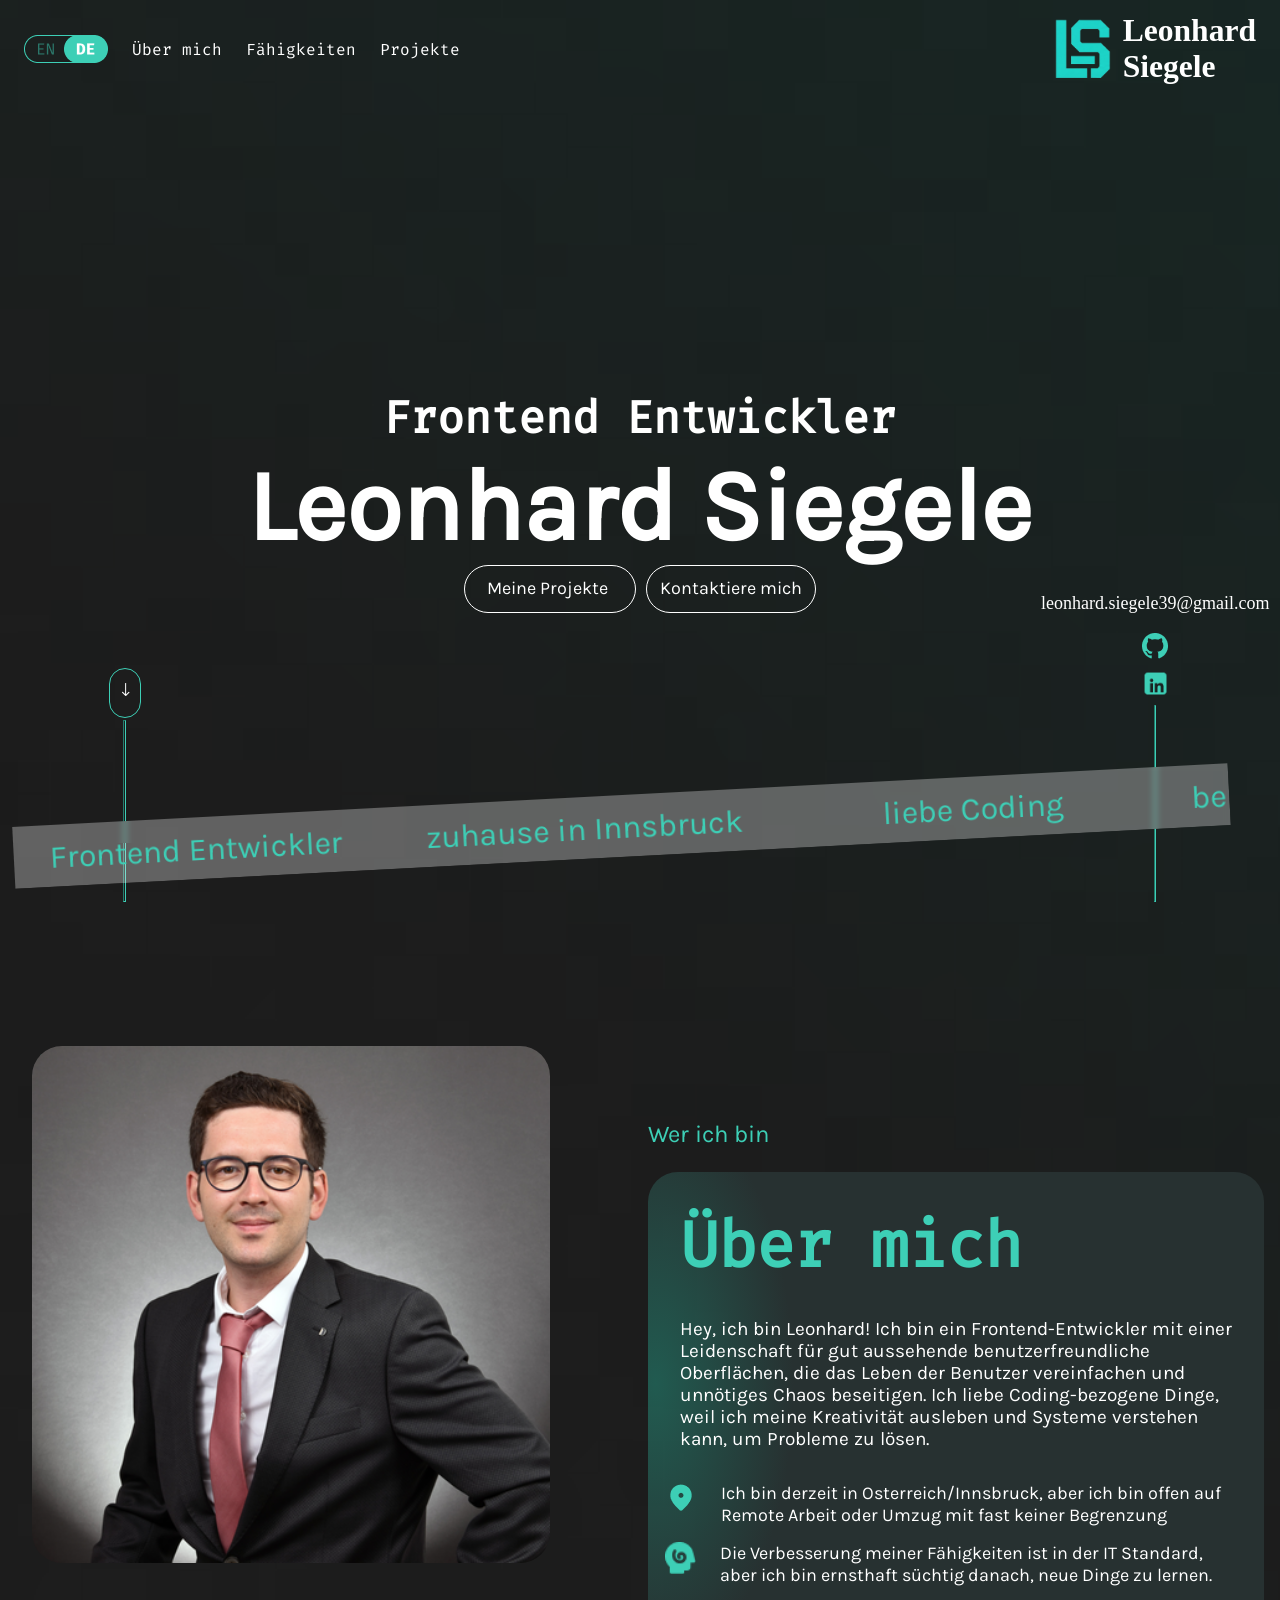
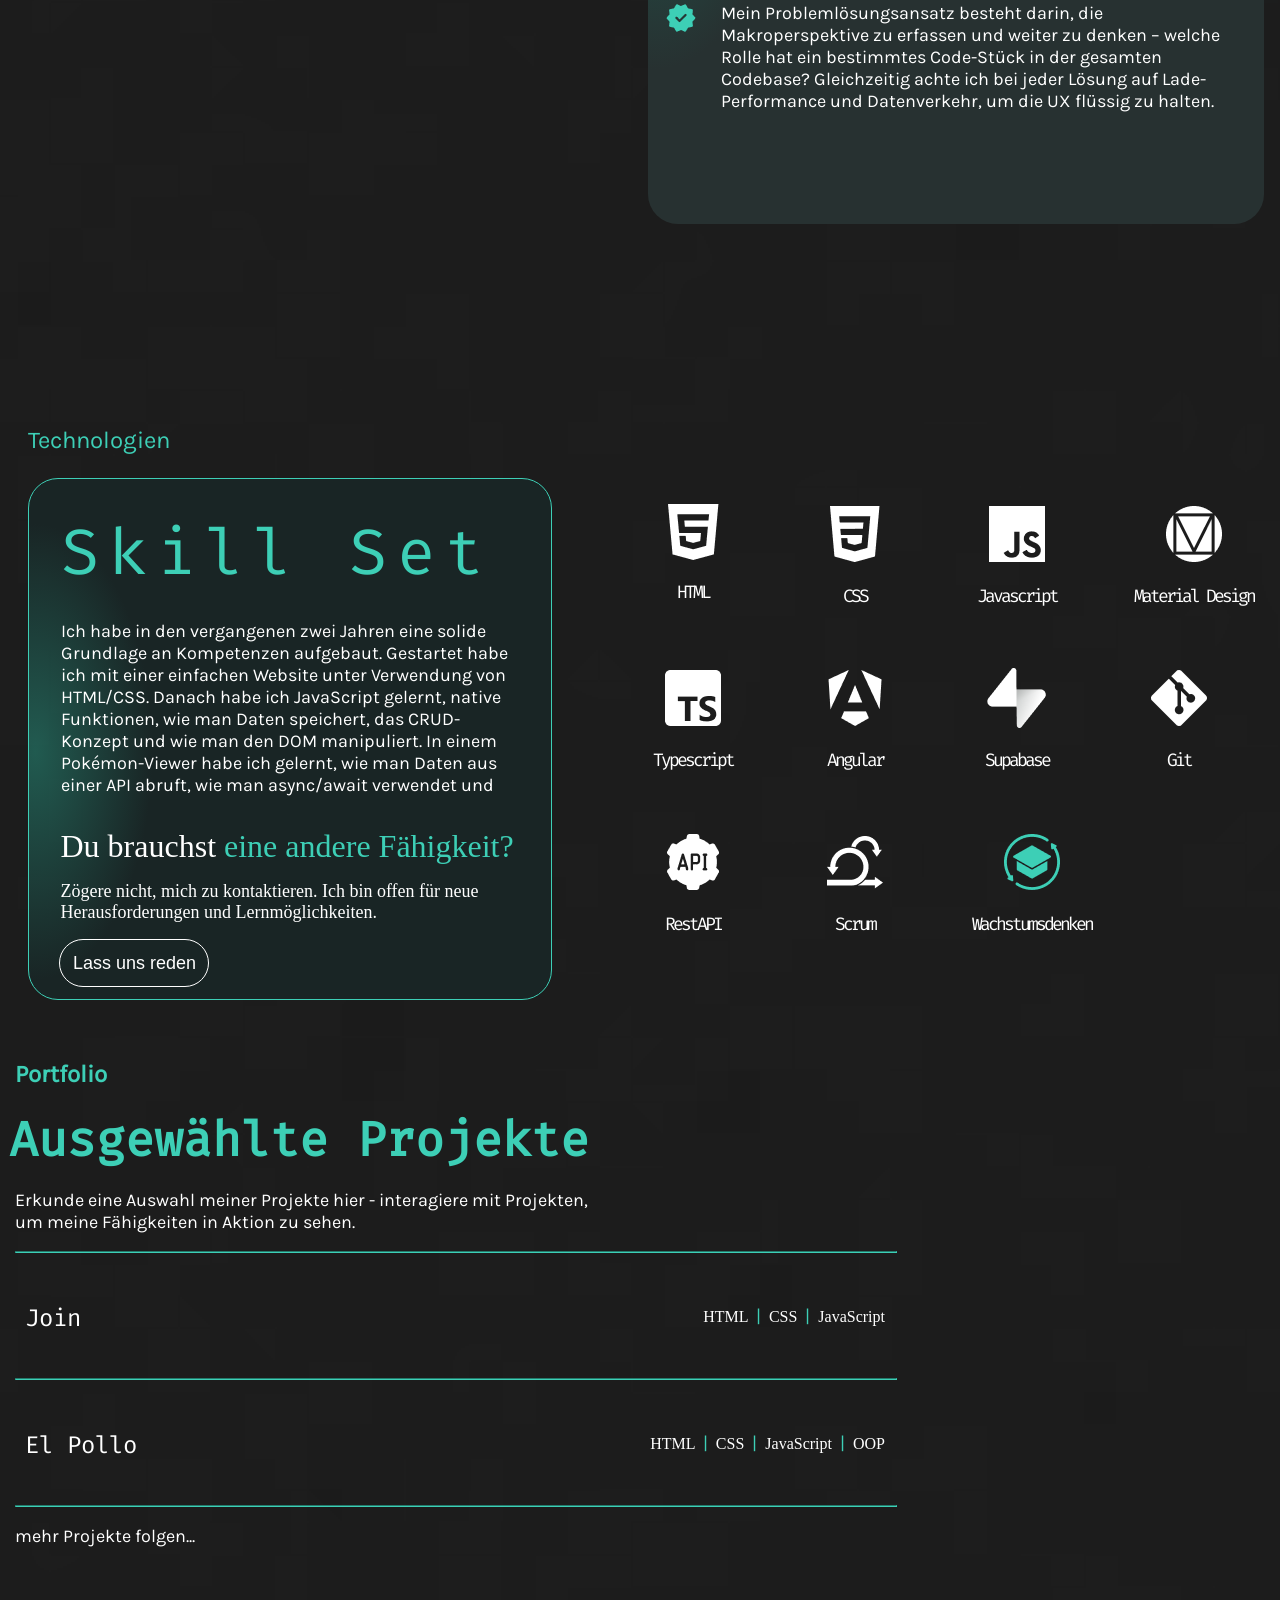
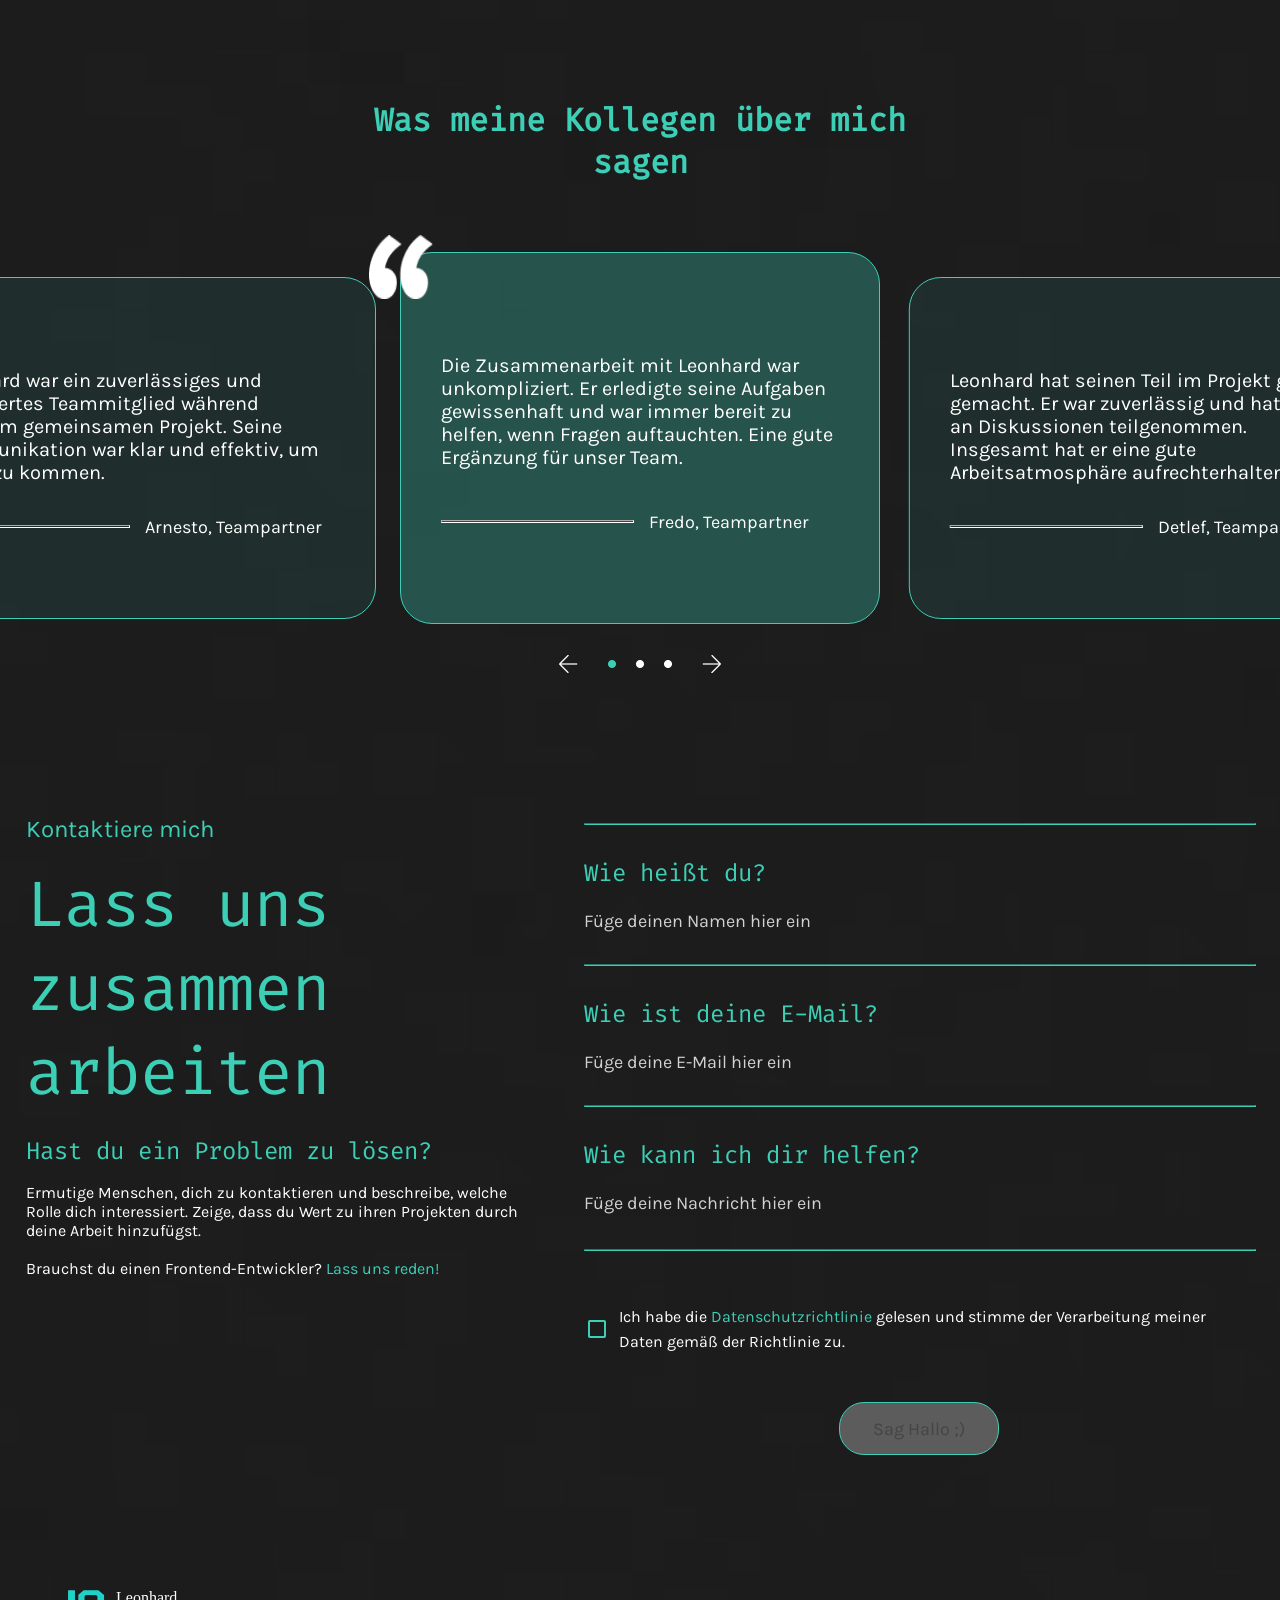
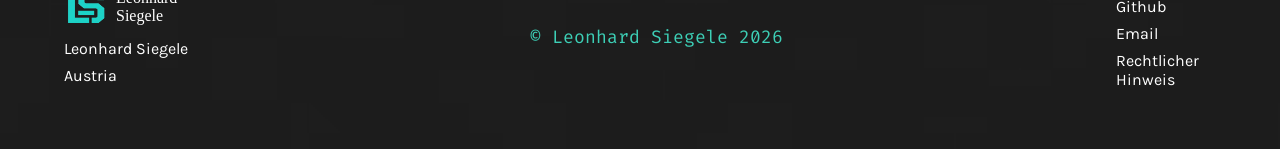
==== index.html @ 1beb5c79 "fixed little bugs/browser compatibility" ====
<!DOCTYPE html>
<html lang="en" translate="no">

<head>
    <meta charset="UTF-8">
    <meta name="viewport" content="width=device-width, initial-scale=1.0">
    <title>Portfolio</title>
    <link rel="icon" href="./img/final_filled.png">
    <link rel="stylesheet" href="./css/style.css">
    <link rel="stylesheet" href="./css/heroSection.css">
    <link rel="stylesheet" href="./css/aboutMeSection.css">
    <link rel="stylesheet" href="./css/techSkillSection.css">
    <link rel="stylesheet" href="./css/projectSection.css">
    <link rel="stylesheet" href="./css/projectMaxViewcss.css">
    <link rel="stylesheet" href="./css/myColleaguesSection.css">
    <link rel="stylesheet" href="./css/contactMe_Section.css">
    <link rel="stylesheet" href="./css/footerSection.css">

    <link rel="stylesheet" href="./responsiv/heroSectionResponsiv.css">
    <link rel="stylesheet" href="./responsiv/aboutMeSectionResponsiv.css">
    <link rel="stylesheet" href="./responsiv/techSkillSectionResponsiv.css">
    <link rel="stylesheet" href="./responsiv/projectSectionResponsiv.css">
    <link rel="stylesheet" href="./responsiv/projectMaxViewResponsiv.css">
    <link rel="stylesheet" href="./responsiv/myColleaguesSectionResponsiv.css">
    <link rel="stylesheet" href="./responsiv/contactMe_SectionResponsiv.css">
    <link rel="stylesheet" href="./responsiv/footerSectionResponsiv.css">
</head>

<body onload="init()">

    <header class="headfullsize">
        <div class="headcontent">
            <div class="logoMobile"><img src="./img/final_filled.png">Leonhard Siegele</div>
            <div id="nav-icon1">
                <span></span>
                <span></span>
                <span></span>
            </div>
            <div class="burgerMenuMobile">
                <a onclick="toggleBurgerMenu()" data-lang class="link1M" href="#aboutMeSection">About me<img
                        src="./img/dot.png"></a>
                <a onclick="toggleBurgerMenu()" data-lang class="link2M" href="#techSkillsSection">Skills<img
                        src="./img/dot.png"></a>
                <a onclick="toggleBurgerMenu()" data-lang class="link3M" href="#portfolioSection">Projects<img
                        src="./img/dot.png"></a>
                <div onclick="toggleBurgerMenu()" class="imgWrapper">
                    <img class="languageMobile" src="./img/english.png">
                    <img class="languageMobile_Hover" src="./img/english_hover.png">
                </div>
            </div>
            <nav class="headNavbar">
                <img class="language" src="./img/english.png">
                <img class="language_Hover" src="./img/english_hover.png">
                <a href="#aboutMeSection" data-lang class="About" href="">About me<img src="./img/dot.png"></a>
                <a href="#techSkillsSection" data-lang class="skills" href="">Skills<img src="./img/dot.png"></a>
                <a href="#portfolioSection" data-lang class="projects" href="">Projects<img src="./img/dot.png"></a>
            </nav>
            <div class="headLogo">
                <img src="./img/final_filled.png">
                <h3>Leonhard<br> Siegele</h3>
            </div>
        </div>
    </header>
    <section class="mainBanner">
        <div class="headlineDiv">
            <h2 data-lang>Frontend Developer</h2>
            <h1>Leonhard Siegele</h1>
        </div>
        <div class="buttonAria">
            <a href="#portfolioSection" class="check_My_Work">
                <p data-lang>Check my Work</p>
            </a>
            <a href="#contactMeSection" class="Contact_ME">
                <p data-lang>Contact me</p>
            </a>
        </div>
        <div class="verticalDiv">
            <div class="vleft">
                <div class="firstFrame"><img class="secondFrame" src="./img/white_arrowDown_itself.png"></div>

                <hr>
            </div>
            <div class="vright">
                <hr>
                <button class="linkedIn">
                    <img src="./img/linkedIn_türkis.png">
                </button>
                <a class="githubATag" href="https://github.com/studyguy5" target="_blank" rel="noopener noreferrer"><img
                        class="githubLogo" src="./img/github_türkis.png"></a>
                <a href="mailto:leonhard.siegele39@gmail.com"><img class="mailMobile"
                        src="./img/mail_türkis_mobile.png"></a>
                <a href="mailto:leonhard.siegele39@gmail.com">leonhard.siegele39@gmail.com</a>
            </div>
            <div class="sliderWrapper">
                <div class="slider">
                    <p class="keyWord" data-lang><img src="./img/dot.png">Frontend Developer</p>
                    <p class="keyWord" data-lang><img src="./img/dot.png">based in Innsbruck</p>
                    <p class="keyWord" data-lang><img src="./img/dot.png">love coding</p>
                    <p class="keyWord" data-lang><img src="./img/dot.png">ready for remote Work</p>
                    <p class="keyWord" data-lang><img src="./img/dot.png">steady improvement</p>
                </div>
                <div class="slider">
                    <p class="keyWord" data-lang><img src="./img/dot.png">Frontend Developer</p>
                    <p class="keyWord" data-lang><img src="./img/dot.png">based in Innsbruck</p>
                    <p class="keyWord" data-lang><img src="./img/dot.png">love coding</p>
                    <p class="keyWord" data-lang><img src="./img/dot.png">ready for remote Work</p>
                    <p class="keyWord" data-lang><img src="./img/dot.png">steady improvement</p>
                </div>
            </div>
        </div>
    </section>
    <section id="aboutMeSection" class="aboutMeSection">
        <div class="myPhoto">
            <img onmouseenter="moveOnce()" src="./img/business_portrait.webp">
            <img class="schraffierter_bg" src="./img/schraffierter_bg.png">
        </div>
        <div class="aboutMeTextAria">
            <p class="firstLine" data-lang>Who I am</p>
            <div class="whoIamBox">
                <p class="paragraphHeadline" data-lang>About me</p>
                <p class="paragraphIntro" data-lang>Hey there, I'm Leonhard! I'm a frontend developer with a passion for
                    good looking user-friendly interfaces, which simplifies user's lives and cuts unnecessary chaos.
                    I love Coding reladet stuff, because I can practice my creativity, understanding systems and do
                    problem
                    solving.</p>
                <div class="myLocation"><img src="./img/location.png">
                    <p data-lang>I'm currently based in Austria/Innsbruck, but I'm open for remote work or relocation
                        with almost no limit.</p>
                </div>
                <div class="myMindset"><img src="./img/mindset.png">
                    <p data-lang>Improving my Skills is standard in IT, but I'm seriously addicted to learning new
                        things.
                        Especially in the AI Aria, I want to know how LLM's work and the list goes on but this container
                        here is to small for that.</p>
                </div>
                <div class="myProblemSolvingSkills"><img src="./img/problemSolvingSkills.png">
                    <p data-lang>My approach to problem solving is to find the makroperspektive and to think further
                        what role has a specific pice of code in the entire codebase. Simultaneously I have to keep an
                        eye on loading
                        performance and datatraffic in every solution in order to keep UX fluid.
                    </p>
                </div>
            </div>
        </div>
    </section>
    <section id="techSkillsSection" class="techSkillsSection">
        <div class="skillset">
            <p class="headlineTechnologies" data-lang>Technologies</p>
            <div class="skillText">
                <p class="skillTextHeadline">Skill Set</p>
                <p class="skillTextParagraph" data-lang>In the past two years, I have built a solid foundation of
                    competencies.
                    I started with a simple website using HTML/CSS. After that, I learned JavaScript, native functions,
                    how to store data, the CRUD concept, and how to manipulate the DOM.
                    In a Pokémon Viewer, I learned how to fetch data from an API, how to use async/await, and how to
                    check data traffic.
                    In a team project, I learned login logic, auth, and Firebase integration. A jump-and-run game based
                    on OOP was also included. And now I'm learning TypeScript, SCSS, Angular, N8N, and more.
                    I also plan to learn Python for AI and backend development.</p>
                <p class="secondHeadline" data-lang>You need <span>another skill?</span></p>
                <p class="lastParagraph" data-lang>Feel free to contact me. I look forward to expanding on my previous
                    knowledge.
                </p>
                <button onclick="window.location.href= '#contactMeSection'" class="contactButton">
                    <p data-lang>Let's talk</p>
                </button>
            </div>
        </div>
        <div class="skillImages">
            <div class="skillPackage"><img src="./img/HTML_SkillLogo.png" alt="HTML" class="skillLogo">
                <p class="skillDescription">HTML</p>
            </div>
            <div class="skillPackage"><img src="./img/CSS_SkillLogo.png" alt="CSS" class="skillLogo">
                <p class="skillDescription">CSS</p>
            </div>
            <div class="skillPackage"><img src="./img/JS_SkillLogo.png" alt="JS" class="skillLogo">
                <p class="skillDescription">Javascript</p>
            </div>
            <div class="skillPackage"><img src="./img/MaterialDesign_SkillLogo.png" alt="MaterialDesign"
                    class="skillLogo">
                <p class="skillDescription">Material Design</p>
            </div>
            <div class="skillPackage"><img src="./img/Typescript_SkillLogo.png" alt="Typescript" class="skillLogo">
                <p class="skillDescription">Typescript</p>
            </div>
            <div class="skillPackage"><img src="./img/angular_SkillLogo.png" alt="Angular" class="skillLogo">
                <p class="skillDescription">Angular</p>
            </div>
            <div class="skillPackage"><img src="./img/supabase_SkillLogo.png" alt="supabase" class="skillLogo">
                <p class="skillDescription">Supabase</p>
            </div>
            <div class="skillPackage"><img src="./img/git_SkillLogo.png" alt="Git" class="skillLogo">
                <p class="skillDescription">Git</p>
            </div>
            <div class="skillPackage"><img src="./img/restAPI_SkillLogo.png" alt="RestAPI" class="skillLogo">
                <p class="skillDescription">RestAPI</p>
            </div>
            <div class="skillPackage"><img src="./img/scrum_SkillLogo.png" alt="Scrum" class="skillLogo">
                <p class="skillDescription">Scrum</p>
            </div>
            <div class="skillPackageMindset"><img src="./img/growth_Mindset_SkillLogo.png" alt="Growth Mindset"
                    class="skillLogo">
                <div class="growthMindsetAddonDiv">
                    <img class="whiteArrowDown" src="./img/bubble_arrow.png">
                    <p data-lang>I have a special<br>interest in learning</p>
                    <div class="frameworkDiv">
                        <div id="react"><img src="./img/react_logo.png" alt="React">React</div>
                        <div id="vue"><img src="./img/vue.js_logo.png" alt="Vue.js">Vue.js</div>
                    </div>
                </div>
                <p class="skillDescription" data-lang>Growth Mindset</p>
            </div>

        </div>
    </section>
    <section id="portfolioSection" class="portfolioFullsize">
        <div class="portfolioContent">

            <div class="PortfolioTextdiv">
                <div class="portfolioText">
                    <p class="headlinePortfolio">Portfolio</p>
                    <p class="mainTopic" data-lang>Featured Projects</p>
                    <p class="description" data-lang>Explore a selection of my work here - Interact with<br> projects to
                        see my skills in action.</p>
                    <hr>
                    <div onclick="renderProjects(0)" class="projectJoin">
                        <p class="leftparagraphJoin">Join</p>
                        <p class="rightparagraph">HTML <text>|</text> CSS <text>|</text> JavaScript</p>
                    </div>
                    <hr>
                    <div onclick="renderProjects(1)" class="projectElPollo">
                        <p class="leftparagraphElpollo">El Pollo</p>
                        <p class="rightparagraph">HTML <text>|</text> CSS <text>|</text> JavaScript <text>|</text> OOP
                        </p>
                    </div>
                    <hr>
                    <p class="info" data-lang>more projects coming soon...</p>
                    <!-- <div onclick="renderProjects(2)" class="projectBubble">
                        <p class="leftparagraphBubble">Bubble</p>
                        <p class="rightparagraph">Angular <text>|</text> CSS <text>|</text> Material Design
                            <text>|</text> Supabase
                        </p>
                    </div>
                    <hr> -->
                </div>
                <div class="bilderDiv">
                    <div class="projectElpollo_showMiniVersion"><img src="./img/elpollo_preview.png" alt=""></div>
                    <div class="projectBubble_showMiniVersion"><img src="./img/bubble_preview.png" alt=""></div>
                    <div class="projectJoin_showMiniVersion"><img src="./img/join_preview.png" alt=""></div>
                </div>
                <div class="projectBackground">
                    <div class="projectMaxView" id="projectMaxView"></div>
                </div>
            </div>

        </div>
    </section>
    <div class="colleaguesSectionFullsize">
        <div class="colleagues">
            <p class="headline" data-lang>What my Colleagues say about me</p>
        </div>
        <div class="colleaguesCards">
            <div class="singleColleaguesCardLeft card prev" id="singleColleaguesCardLeft">
                <img class="quoteImg" src="./img/quotes.png" alt="Quote">
                <div class="mainText" data-lang>
                    Leonhard was a reliable team partner on the project. His communication made working together
                    straightforward.
                </div>
                <div class="name">
                    <hr>
                    <p>Arnesto, Teampartner</p>
                </div>
            </div>
            <div class="singleColleaguesCardMiddle card active" id="singleColleaguesCardMiddle">
                <img class="quoteImg" src="./img/quotes.png" alt="Quote">
                <div class="mainText" data-lang>
                    Working with Leonhard was uncomplicated. He completed his tasks diligently
                    and was always willing to help when questions came up. A good addition to our team.
                </div>
                <div class="name">
                    <hr>
                    <p>Fredo, Teampartner</p>
                </div>
            </div>
            <div class="singleColleaguesCardRight card next" id="singleColleaguesCardRight">
                <img class="quoteImg" src="./img/quotes.png" alt="Quote">
                <div class="mainText" data-lang>
                    Leonhard did his part well in the project. He was dependable and actively
                    participated in discussions. Overall, he kept a good work environment.
                </div>
                <div class="name">
                    <hr>
                    <p>Detlef, Teampartner</p>
                </div>
            </div>
        </div>
        <div class="skipAria">
            <img onclick="skipColleagues('left')" src="./img/arrow_Left.png">
            <img class="dot_türkis" src="./img/dot_türkis.png">
            <img class="dot_white" src="./img/dot_white.png">
            <img class="dot_white" src="./img/dot_white.png">
            <img onclick="skipColleagues('right')" src="./img/arrow_Right.png">
        </div>
    </div>
    </section>
    <section id="contactMeSection" class="contact_Me_Section">
        <div class="contactDescriptionAria">
            <p class="Contact_headline" data-lang>Contact me</p>
            <p class="Contact_mainTopic" data-lang>Let's work<br> together</p>
            <p class="Contact_description" data-lang>Got a Problem to solve?</p>
            <p class="paragraph" data-lang>Encourage people to contact you and describe what role you are interested in.
                Show that
                you will add
                value to their projects through your work.
                <br>
                <br>
                Need a Frontend developer? <bold>Let’s talk!</bold>
            </p>
        </div>
        <div class="contact_FormAria">
            <hr>
            <div class="nameFieldWrapper">
                <p class="nameField" id="nameField" data-lang>What's your name?</p>
                <input type="text" class="nameInput" onchange="validateNameField()" oninput="checkAllFields()"
                    placeholder="Your name goes here" id="nameInput" data-lang>
                <div class="errorDivName" id="errorDivName"></div>
            </div>
            <hr>
            <div class="emailFieldWrapper">
                <p class="emailField" id="emailField" data-lang>What's your email?</p>
                <input type="email" class="emailInput" onchange="validateEmailField()" oninput="checkAllFields()"
                    placeholder="Your email goes here" id="emailInput" data-lang>
                <div class="errorDivEmail" id="errorDivEmail"></div>
            </div>
            <hr>
            <div class="helpContainer" id="helpContainer">
                <p class="helpField" id="helpField" data-lang>How can I help you?</p>
                <input type="text" class="helpInput" onchange="validateMessageField()" oninput="checkAllFields()"
                    placeholder="Your message goes here" id="helpInput" data-lang>
                <div class="errorDivMessage" id="errorDivMessage"></div>
            </div>
            <hr class="lastHR">
            <div class="checkboxDiv" id="checkboxDiv">
                <div class="checkboxWrapper">
                    <input type="checkbox" class="agreeBox" onchange="validateCheckBox()" id="agreeBox">
                </div>
                <p data-lang>
                    I've read
                    the <a href="./privacy-policy.html">privacy policy</a> and agree to the processing of my data as
                    outlined in
                    the policy.
                </p>
            </div>
            <div class="errorDivCheckbox" id="errorDivCheckbox"></div>
            <div class="submittedFeedback">Email successfully sent</div>
            <button disabled="true" onclick="validateContactForm(event)" class="sendButton" id="sendButton"
                data-lang>Say Hello ;)</button>
        </div>
    </section>
    <section class="footerSection" id="footerSection">
        <div class="logoNameDiv">
            <div class="logo">
                <img src="./img/final_filled.png">
                Leonhard<br> Siegele
            </div>
            <p class="logoName">Leonhard Siegele</p>
            <p class="location">Austria</p>
        </div>
        <p class="footerText">© Leonhard Siegele 2026</p>
        <div class="links">
            <a href="" class="link1"><img src="./img/dot.png">Github</a>
            <a href="" class="link2"><img src="./img/dot.png">Email</a>
            <a href="./legal-notice.html" class="link3Floor" data-lang><img src="./img/dot.png">Legal Notice</a>
        </div>
    </section>
    <p class="footerTextMobile">© Leonhard Siegele 2026</p>
</body>
<script src="./js/langpackage.js"></script>
<script src="./js/main.js"></script>
<script src="./js/projectView.js"></script>
<script src="./js/contactFormValidation.js"></script>
<script src="./js/colleaguesAnimation.js"></script>

</html>
---- css/style.css ----
body {
    display: flex;
    flex-direction: column;
    position: relative;
    align-items: center;
    margin: 0px;
    padding: 0px;
    background-image: url(../img/porfolio_bg.png);
    background-repeat: no-repeat;
    background-size: cover;
    box-sizing: border-box;
    width: 100%;
}

@font-face {
    font-family: 'FiraCode';
    src: url('../fonts/firaCode/FiraCode-Regular.ttf') format('truetype');
    /* Chrome 4+, Firefox 3.5, Opera 10+, Safari 3-5 */
}

@font-face {
    font-family: 'Karla';
    src: url('../fonts/Karla/Karla-Regular.ttf') format('truetype');
    /* Chrome 4+, Firefox 3.5, Opera 10+, Safari 3-5 */
}

* {
    scroll-behavior: smooth;
}

.headfullsize {
    height: 98px;
    width: 100%;
    max-width: 100%;
    z-index: 8;
}

.logoMobile {
    display: none;
}

.headLogo {
    display: flex;
    align-items: center;
    color: white;
    font-size: 27px;
    gap: 8px;
}

.headLogo:hover img {
    cursor: pointer;
    content: url(../img/final_unfilled.png);
}

.headLogo:hover h3 {
    cursor: pointer;
    -webkit-text-stroke: 0.3px white;
    -webkit-text-fill-color: black;
    /* text-stroke: 1px white; */
}

.headLogo img {
    height: 95px;
    width: 65px;
}

.headcontent {
    display: flex;
    justify-content: space-between;
    align-items: center;
    height: 98px;
    width: 100%;
    margin: 0 auto;
    max-width: 1440px;
    padding: 0px 24px;
    box-sizing: border-box;
    
}

.About {
    display: flex;
    flex-direction: column;
    align-items: center;
    cursor: pointer;
    color: white;
    font-family: 'FiraCode', sans-serif;
}

.skills {
    display: flex;
    flex-direction: column;
    align-items: center;
    cursor: pointer;
    color: white;
    font-family: 'FiraCode', sans-serif;
}

.projects {
    display: flex;
    flex-direction: column;
    align-items: center;
    cursor: pointer;
    color: white;
    font-family: 'FiraCode', sans-serif;
}

.About img {
    display: none;
    width: 8px;
    margin-top: 2px;
}

.skills img {
    display: none;
    width: 8px;
    margin-top: 2px;
}

.projects img {
    display: none;
    width: 8px;
    margin-top: 2px;
}

.About:hover img {
    display: flex;
    margin-bottom: -10px;
}

.skills:hover img {
    display: flex;
    margin-bottom: -10px;
}

.projects:hover img {
    display: flex;
    margin-bottom: -10px;
    cursor: pointer;
}


.headNavbar img:nth-child(2) {
    position: absolute;
    cursor: pointer;
    top: 0px;
    left: 0px;
    opacity: 0;
    display: block;
    transition: opacity 0.2s ease-in-out;
}

.headNavbar img:nth-child(2):hover {
    position: absolute;
    cursor: pointer;
    top: 0px;
    left: 0px;
    opacity: 1;
    transition: opacity 0.3s ease-in-out
}

.languageMobile {
    position: absolute;
    cursor: pointer;
    top: 184px;
    left: 50%;
    transform: translateX(-50%);
    opacity: 1;
    min-height:28px;
    transition: opacity 0.2s ease-in-out;
}

.languageMobile:hover{
    position: absolute;
    cursor: pointer;
    top: 184px;
    left: 50%;
    transform: translateX(-50%);
    /* display:flex; */
    opacity: 0;
    transition: opacity 0.3s ease-in-out
}

.link1M{
    display:flex;
    flex-direction: column;
    align-items: center;
    /* z-index: 3; */
}
.link2M{
    display:flex;
    flex-direction: column;
    align-items: center;
    margin:0px;
    /* z-index: 3; */
}
.link3M{
    display:flex;
    flex-direction: column;
    align-items: center;
    margin:0px;
    /* z-index: 3; */
}

.link1M img, .link2M img, .link3M img{
    display:none;
}

.link1M:hover img, .link2M:hover img, .link3M:hover img{
    display:flex;
    margin-bottom: -10px;
    cursor: pointer;
    gap:8px;
}


.headNavbar {
    display: flex;
    position: relative;
    justify-content: center;
    align-items: center;
    gap: 24px;
}

.headNavbar a {
    text-decoration: none;
}

.imgWrapper{
    min-height: 28px;

}

.burgerMenuMobile {
    display: none;
    pointer-events: none;
    gap:24px;
    position: relative;
    position: absolute;
    flex-direction: column;
    width: 238px;
    height: 252px;
    top: 80px;
    right: 26px;
    font-size:18px;
    padding: 40px 77px;
    box-sizing: border-box;
    background: linear-gradient(55.22deg, #1C1C1C 36.26%, #08463B 93.28%);
    justify-content: center;
    align-items: center;
    backdrop-filter: blur(10px);
    z-index: 1;
    border-radius: 30px;
    opacity:0;
    color:white;
}

.burgerMenuMobile a {
    text-decoration: none;
    color: white;
    height:40px;
    text-align: center;
    width:max-content;
}

#nav-icon1 {
    width: 45px;
    height: 40px;
    position: relative;
    /* margin: 50px 0px 0px 0px; */
    -webkit-transform: rotate(0deg);
    -moz-transform: rotate(0deg);
    -o-transform: rotate(0deg);
    transform: rotate(0deg);
    -webkit-transition: .5s ease-in-out;
    -moz-transition: .5s ease-in-out;
    -o-transition: .5s ease-in-out;
    transition: .5s ease-in-out;
    cursor: pointer;
    display: none;
}

#nav-icon1 span {
    display: block;
    position: absolute;
    height: 5px;
    width: 100%;
    background: #0b9488;
    border-radius: 9px;
    opacity: 1;
    left: 0;
    -webkit-transform: rotate(0deg);
    -moz-transform: rotate(0deg);
    -o-transform: rotate(0deg);
    transform: rotate(0deg);
    -webkit-transition: .25s ease-in-out;
    -moz-transition: .25s ease-in-out;
    -o-transition: .25s ease-in-out;
    transition: .25s ease-in-out;
}

#nav-icon1 span:nth-child(1) {
    top: 0px;
}

#nav-icon1 span:nth-child(2) {
    top: 15px;
}

#nav-icon1 span:nth-child(3) {
    top: 30px;
}

#nav-icon1.open span:nth-child(1) {
    top: 18px;
    -webkit-transform: rotate(135deg);
    -moz-transform: rotate(135deg);
    -o-transform: rotate(135deg);
    transform: rotate(135deg);
}

#nav-icon1.open span:nth-child(2) {
    opacity: 0;
    left: -60px;
}

#nav-icon1.open span:nth-child(3) {
    top: 18px;
    -webkit-transform: rotate(-135deg);
    -moz-transform: rotate(-135deg);
    -o-transform: rotate(-135deg);
    transform: rotate(-135deg);
}


.secondFrame {
    position: absolute;
    width: 8px;
    height: 13px;
    top: 14px;
    left: 12px;
    opacity: 1;
    animation: change 1s ease-in-out infinite;
}

@keyframes change {
    0% {
        top: 14px;
    }

    100% {
        top: 22px;
    }
}

@media(max-width:820px) {
    .headcontent {
        padding: 0px 16px;
    }

    .headLogo {
        display: none;
    }

    .logoMobile {
        display: flex;
        width: 54px;
        height: 64px;
        color: white;
        font-size: 16px;
        align-items: center;
    }

    .logoMobile img {
        width: 54px;
        height: 64px;
    }

    .headNavbar {
        display: none;
    }

    #nav-icon1 {
        display: block;
    }

    .burgerMenuMobile {
        display: flex;
    
}
}

@media(max-width:500px){
    #nav-icon1{
        width: 40px;
        height: 35px;
    }
}
---- css/heroSection.css ----
.mainBanner {
    display: flex;
    flex-direction: column;
    justify-content: center;
    align-items: center;
    position: relative;
    height: calc(100dvh - 96px);
    max-height: 2160px;
    width: 98%;
    max-width: 1440px;
}

.headlineDiv {
    display: flex;
    flex-direction: column;
    align-items: center;
}

.mainBanner h2 {
    margin: 0px;
    color: white;
    font-size: clamp(12px, 0px + 5vw, 45px);
    font-family: 'FiraCode', sans-serif;
}

.mainBanner h1 {
    margin: 0px;
    color: white;
    font-size: clamp(16px, -8px + 5vw + 5vh, 128px);
    font-family: 'Karla', sans-serif;
}

.buttonAria {
    display: flex;
    justify-content: center;
    align-self: center;
    width: 363px;
    gap: 10px;
}

.buttonAria a {
    font-size: 18px;
    border: 1px solid white;
    border-radius: 25px;
    background-color: transparent;
    color: white;
    cursor: pointer;
}

.buttonAria p {
    margin: 0px;
}

.check_My_Work {
    position: relative;
    padding: 23px 21.7px;
    overflow-x: hidden;
    min-width: 172px;
    box-sizing: border-box;
}

.check_My_Work p {
    position: absolute;
    top: 11px;
    font-family: 'Karla', sans-serif;
    min-width: 180px;
}

.check_My_Work:hover {
    color: rgba(61, 207, 182, 1);
    border-color: rgba(61, 207, 182, 1);
}

.check_My_Work:hover p {
    animation: circleFirst 1s linear forwards, circleLoop 2s linear infinite 1s;
}

@keyframes circleFirst {

    0% {
        left: 24px;
    }


    100% {
        opacity: 0.8;
        left: -180px;
    }
}

@keyframes circleLoop {

    0% {
        opacity: 0;
        left: -180px;
    }

    10% {
        opacity: 0;
        left: 170px;
    }

    30% {
        opacity: 1;
        left: 170px;
    }

    100% {
        opacity: 1;
        left: -180px;
    }

}

.Contact_ME {
    position: relative;
    padding: 13px 24.5px;
    overflow-x: hidden;
}

.Contact_ME {
    min-width: 173px;
    box-sizing: border-box;
}

.Contact_ME p {
    position: absolute;
    top: 11px;
    width: 90%;
    font-family: 'Karla', sans-serif;
}

.Contact_ME:hover {
    color: rgba(61, 207, 182, 1);
    border-color: rgba(61, 207, 182, 1);
}

.Contact_ME:hover p {
    animation: contactFirst 1s linear forwards, contactLoop 2s linear infinite 1s;
}

@keyframes contactFirst {

    0% {
        left: 20px;
    }


    100% {
        opacity: 0.8;
        left: -180px;
    }
}

@keyframes contactLoop {

    0% {
        opacity: 0;
        left: -180px;
    }

    10% {
        opacity: 0;
        width: 100%;
        left: 195px;
    }

    30% {
        opacity: 1;
        width: 100%;
        left: 195px;
    }

    100% {
        opacity: 1;
        left: -180px;
    }

}

.sliderWrapper {
    display: flex;
    position: absolute;
    max-width: 1440px;
    overflow-x: hidden;
    width: 97%;
    bottom: 45px;
    left: 0px;
    z-index: 10;
    transform: rotateZ(-3deg);
    perspective: 1000px;
    transform-style: preserve-3d;
    backdrop-filter: blur(3px);
}

.githubLogo:hover {
    content: url(../img/Github.png);
}
.githubATag{
    display: flex;
    align-items: center;
    justify-content: center;
    text-decoration: none;
}

.linkedIn {
    position: relative;
    background: none;
    border: none;
    cursor: pointer;
    pointer-events:all;
    padding: 0;
    display: flex;
    align-items: center;
    justify-content: center;
    width:27px;
    height: 27px;
}

.linkedIn img {
    width: 27px;
    height: 27px;
}

.linkedIn:hover {
    content: url(../img/linkedIn_white.png);
}
.linkedIn:active{
    transform:scale(0.95);
}

.linkedIn:hover~.githubATag .easterEggDiv {
    display: flex;
    color: black;

}


.slider {
    display: flex;
    height: 62px;
    position: relative;
    max-width: 1920px !important;
    gap: 25px;
    opacity: 1;
    z-index: 3;
    background-color: rgba(255, 255, 255, 0.3);
    transform: translateZ(0);
    animation-fill-mode: both;
}

.slider p {
    display: flex;
    justify-content: center;
    align-items: center;
    position: relative;
    font-size: 32px;
    color: rgba(61, 207, 182, 1);
    gap: 25px;
    width: 395px;
    font-family: 'Karla', sans-serif;
}

.slider:first-child {
    animation: slideToLeft 26s infinite linear 1s;
    will-change: transform;
}

.slider:last-child {
    animation: slideFromRight 26s infinite linear 1s;
    will-change: transform;
}


@keyframes slideToLeft {
    0% {
        transform: translateX(0%);
    }

    100% {
        transform: translateX(-100%);
    }
}

@keyframes slideFromRight {
    0% {
        transform: translateX(0%);
    }

    100% {
        transform: translateX(-100%);
    }
}



.verticalDiv {
    display: flex;
    justify-content: space-between;
    position: absolute;
    height: 480px;
    max-width: 1440px;
    width: 100%;
    bottom: 0px;
    padding: 0px 96px 0px 96px;
    box-sizing: border-box;
    z-index: 2;

}

.vleft {
    display: flex;
    flex-direction: column;
    justify-content: end;
    height: 312px;
    width: 32px;
    gap: 2.4px;
    margin-top: 168px;
    z-index: 2;
}

.firstFrame {
    width: 30px;
    height: 48px;
    border: 1px solid rgba(61, 207, 182, 1);
    border-radius: 32px;
    position: relative;
}

.vleft hr {
    --var: 100vh;
    height: calc(var(--var) * 20 / 100);
    border-width: 1px;
    width: 1px;
    margin: 0 auto;
}



.githubATag {
    position: relative;
}

.vright {
    display: flex;
    flex-direction: column-reverse;
    justify-content: end;
    align-items: center;
    height: 480px;
    width: 32px;
    gap: 8px;
    z-index: 2;
}

.vright img {
    justify-content: center;
}

.githubATag {
    display: flex;
}

.vright hr {
    height: 195px;
    border-width: 1px;
    margin: 0 auto;
    width: 0px;
}

.vright a {
    position: relative;
    text-orientation: sideways;
    writing-mode: sideways-lr;
    color: white;
    cursor: pointer;
    text-decoration: none;
    font-size: 18px;
    font-weight: 400;
}

.vright a:hover {
    color: rgba(61, 207, 182, 1);
}

.easterEggDiv {
    position: absolute;
    top: -40px;
    right: 42px;
    width: 215px;
    height: 105px;
    padding: 7px;
    background-color: azure;
    border-top-right-radius: 25px;
    border-bottom-right-radius: 0px;
    border-bottom-left-radius: 25px;
    border-top-left-radius: 0px;
    border: 1px solid green;
    display: none;
    font-size: 16px;
    justify-content: center;
    text-orientation: upright;
    writing-mode: horizontal-tb;
    font-size: 16px;
    text-align: center;
}

.mailMobile {
    display: none;
}
---- css/aboutMeSection.css ----
.aboutMeSection {
    display: flex;
    justify-content: space-between;
    margin: 144px 95.65px 144px 112px;
    max-width: 1232px;
    height: 800px;
    box-sizing: border-box;
    width: 97%;
}

.myPhoto {
    width: 42%;
    height: fit-content;
    position: relative;
}

.myPhoto img {
    border-radius: 30px;
    width: 100%;
    height: auto;
    z-index: -1;
}


.schraffierter_bg {
    position: absolute;
    top: 0px;
    z-index: -1;
    right: 0px;
    width: 100%;
    height: 100%;
    transition: 0.5s ease-in forward;
    /* background-color: rgba(61, 207, 182, 0.3); */
}

.schraffierter_bgOnce {
    position: absolute;
    top: 30px;
    z-index: -1;
    right: 15px;
    width: 100%;
    height: 100%;
    transition: 0.5s ease-in;
    /* background-color: rgba(61, 207, 182, 0.3); */
}


.aboutMeTextAria {
    display: flex;
    flex-direction: column;
    justify-content: end;
    width: 50%;
    /* height:fit-content; */
}

.firstLine {
    font-size: 24px;
    font-family: 'Karla', sans-serif;
    font-weight: 500;
    color: rgba(61, 207, 182, 1);
}

.whoIamBox {
    border-radius: 30px;
    width: 100%;
    max-width: 852px;
    height: 652px;
    background: radial-gradient(22.43% 43.85% at 1.22% 32.45%, rgba(44, 236, 201, 0.3) 0%, #273131 100%)
    /* warning: gradient uses a rotation that is not supported by CSS and may not behave as expected */;
    color: white;
    margin-bottom: 22px;
    /* min-width:530px; */
}


.paragraphHeadline {
    margin: 32px 0px 30px 32px;
    font-size: 64px;
    font-weight: 700;
    font-family: 'FiraCode', sans-serif;
    color: rgba(61, 207, 182, 1);
}
.whoIamBox .paragraphHeadline img{
    /* opacity: 0; */
    display:none;
}

.paragraphIntro {
    margin: 0px 32px 0px 32px;
    font-size: 18px;
    font-family: 'Karla', sans-serif;
}

.myLocation {
    display: flex;
    margin: 32px 32px 0px 17px;
    gap: 24px;
    align-items: start;
    font-size: 18px;
    font-family: 'Karla', sans-serif;
    max-width: 690px;
}

.myMindset {
    display: flex;
    margin: 16px 32px 0px 17px;
    gap: 24px;
    align-items: start;
    font-size: 18px;
    font-family: 'Karla', sans-serif;
    max-width: 690px;
}

.myProblemSolvingSkills {
    display: flex;
    margin: 16px 32px 32px 17px;
    gap: 24px;
    align-items: start;
    font-size: 18px;
    font-family: 'Karla', sans-serif;
    max-width: 690px;
}

.myLocation p,
.myMindset p,
.myProblemSolvingSkills p {
    margin: 0px;
}

.myLocation img,
.myMindset img,
.myProblemSolvingSkills img {
    width: 32px;
    height: 32px;
}
---- css/techSkillSection.css ----
.techSkillsSection {
    display: flex;
    max-width: 1920px;
    margin: 12px 0px 60px 0px;
    gap: 96px;
}

.headlineTechnologies {
    color: rgba(61, 207, 182, 1);
    font-size: 24px;
    font-family: 'Karla', sans-serif;
}

.skillText {
    border-radius: 30px;
    border: 1px solid rgba(61, 207, 182, 1);
    width: 522px;
    height: 520px;
    background: radial-gradient(22.43% 43.85% at 1.22% 52.45%, rgba(44, 236, 201, 0.3) 0%, #192525 100%)
        /* warning: gradient uses a rotation that is not supported by CSS and may not behave as expected */
    ;

}

/* .skillText button{
} */

.contactButton {
    margin-left: 30px;
    margin-bottom: 20px;
    padding: 13px 24.5px;
    border-radius: 25px;
    background-color: transparent;
    color: white;
    border: 1px solid rgba(255, 255, 255, 1);
    position: relative;
    min-width: 122px;
    min-height: 48px;
    overflow-x: hidden;
    cursor: pointer;
}

.contactButton p {
    position: absolute;
    font-size: 18px;
    top: 13px;
    /* width:100%; */
    margin: 0px;
    /* min-width:125px; */
}

.contactButton:hover {
    color: rgba(61, 207, 182, 1);
    border: 1px solid rgba(61, 207, 182, 1);
}



.contactButton:hover p {
    animation: firstAnimation 1s linear forwards, secondAnimation 2s linear infinite 1s;
}

@keyframes firstAnimation {

    0% {
        left: 10px;
    }


    100% {
        opacity: 0.8;
        left: -120px;
    }
}

@keyframes secondAnimation {

    0% {
        opacity: 0;
        left: -120px;
    }

    10% {
        opacity: 0;
        width: 100%;
        left: 135px;
    }

    35% {
        opacity: 1;
        width: 100%;
        left: 135px;
    }

    100% {
        opacity: 1;
        width: 100%;
        left: -80px;
    }

}


.skillImages {
    display: flex;
    flex-wrap: wrap;
    /* justify-content: space-around; */
    column-gap: 72px;
    row-gap: 40px;
    margin-top: 100px;
    max-width: 610px;
    max-height: 428px;
}

.skillImages img:hover {
    transform: scale(1.08);
    transition: 0.4s ease;
}

.skillDescription {
    color: white;
    font-size: 18px;
    font-family: 'FiraCode', sans-serif;
    letter-spacing: -3px;
}

.skillPackage {
    display: flex;
    flex-direction: column;
    align-items: center;
    min-width: 90px;
}

.skillPackageMindset {
    display: flex;
    position: relative;
    flex-direction: column;
    align-items: center;
}

.skillPackageMindset:hover .growthMindsetAddonDiv {
    display: block;
    position: absolute;
    top: -130px;
    left: 75%;
    transform: translateX(-50%);
}

.skillPackageMindset:hover .skillDescription {
    color: rgba(61, 207, 182, 1);
}

.frameworkDiv {
    display: flex;
    align-items: center;
    justify-content: center;
    gap: 10px;
    height: 40px;
    margin-top: 15px;
}

#react {
    display: flex;
    font-size: 12px;
    flex-direction: column;
    align-items: center;
    color: rgba(65, 184, 131, 1);
}

#vue {
    display: flex;
    font-size: 12px;
    flex-direction: column;
    align-items: center;
    color: rgba(65, 184, 131, 1);
}

.frameworkDiv img {
    width: 32px;
    height: 32px;
}

.growthMindsetAddonDiv {
    display: none;
    background-color: white;
    width: 188px;
    height: 112px;
    border-radius: 16px;
    padding: 10px;
    text-align: center;
}

.growthMindsetAddonDiv p {
    margin-bottom: 0px;
    margin-top: 0px;
    font-size: 16px;
    color: rgba(61, 207, 182, 1);
}

.whiteArrowDown {
    position: absolute;
    top: 100%;
    left: 31%;
    /* transform:translateX(-50%); */
}

.skillset {
    margin-left: 5px;
}


.skillTextHeadline {
    font-size: 64px;
    color: rgba(61, 207, 182, 1);
    margin: 32px 32px 25px 32px;
    font-weight: 500;
    text-align: left;
    letter-spacing: 10px;
    font-family: 'FiraCode', sans-serif;
    font-style: bold;
}

.skillTextParagraph {
    height: 180px;
    overflow-y: scroll;
    color: white;
    margin: 0px 32px 28px 32px;
    text-align: left;
    font-size: 18px;
    scrollbar-width: thin;
    padding-right: 11px;
    font-family: 'Karla', sans-serif;
}

.secondHeadline {
    color: white;
    font-size: 32px;
    margin: 0px 0px 16px 32px;
    text-align: left;
}

.secondHeadline span {
    color: rgba(61, 207, 182, 1);
}

.lastParagraph {
    margin: 0px 32px 16px 32px;
    text-align: left;
    font-size: 18px;
    color: white;
}
---- css/projectSection.css ----
.projectBackground{
    position:fixed;
    display:none;
    top:0px;
    left:0px;
    width:100%;
    height:100%;
    background-color:rgb(3, 3, 3, 0.9);
}

.headlinePortfolio{
    display: flex;
    align-items: center;
    margin: 0px 0px 20px 0px;
    /* justify-content: center; */
    max-width:600px;
    font-size: 24px;
    font-family: 'Karla', sans-serif;
    font-weight: 700;
    color:rgba(61, 207, 182, 1);
}

.portfolioFullsize {
    display: flex;
    justify-content: flex-start;
    width: 100%;
    max-width: 100%;
    z-index: 5;
}

.portfolioContent {
    margin: 0 auto;
    width: 100%;
    max-width: 1270px;
    height: 495px;
}

.PortfolioTextdiv {
    display: flex;
    justify-content: space-between;
    position: relative;
    margin-left: 10px;
    margin-right: 10px;
    max-width: 1230px;
    max-height: 565px;
    gap: 48px;
}

.portfolioText hr {
    border-color: rgba(61, 207, 182, 1);
}

.portfolioText {
    position: relative;
    max-width: 880px;
    width: 100%;
    max-height: 565px;
}

.mainTopic {
    color: rgba(61, 207, 182, 1);
    font-size: 64px;
    font-weight: 700;
    margin: 0px 0px 0px -6px;
    font-family: 'FiraCode', sans-serif;
}

.portfolioMainDescription {
    max-width: 1200px;
    width: 100%;
    height: 565px;
    padding-left: 10px;
}

.description {
    color: white;
    font-family: 'Karla', sans-serif;
    font-size: 18px;
    font-weight: 400;
}

.projectJoin {
    display: flex;
    position: relative;
    justify-content: space-between;
    align-items: center;
    color: white;
    height: 109px;
    padding: 0px 10px 0px 10px;
}

.projectElPollo {
    display: flex;
    justify-content: space-between;
    align-items: center;
    color: white;
    height: 109px;
    padding: 0px 10px 0px 10px;
}

.projectBubble {
    display: flex;
    justify-content: space-between;
    align-items: center;
    color: white;
    height: 109px;
    padding: 0px 10px 0px 10px;
}

.portfolioText:has(.projectJoin:hover)~.bilderDiv .projectJoin_showMiniVersion {
    opacity: 1;
}

.portfolioText:has(.projectElPollo:hover)~.bilderDiv .projectElpollo_showMiniVersion {
    opacity: 1;
}

.portfolioText:has(.projectBubble:hover)~.bilderDiv .projectBubble_showMiniVersion {
    opacity: 1;
}

.projectJoin:hover {
    background-color: rgba(61, 207, 182, 0.3);
    transition: 0.2s ease-in-out;
    cursor: pointer;
}

.projectElPollo:hover {
    background-color: rgba(61, 207, 182, 0.3);
    transition: 0.2s ease-in-out;
    cursor: pointer;
}

.projectBubble:hover {
    background-color: rgba(61, 207, 182, 0.3);
    transition: 0.2s ease-in-out;
    cursor: pointer;
}


.projectJoin:hover .leftparagraphJoin:after {
    opacity: 1;
}

.projectElPollo:hover .leftparagraphElpollo:after {
    opacity: 1;
}

.projectBubble:hover .leftparagraphBubble:after {
    opacity: 1;
}


.leftparagraphJoin {
    font-family: 'FiraCode', sans-serif;
    font-size: 24px;
    height: 28px;
}

.leftparagraphElpollo {
    font-family: 'FiraCode', sans-serif;
    font-size: 24px;
    height: 28px;
}

.leftparagraphBubble {
    font-family: 'FiraCode', sans-serif;
    font-size: 24px;
    height: 28px;
}

.rightparagraph text {
    font-family: 'Karla', sans-serif;
    font-size: 18px;
    margin: 0px 4px;
    color: rgba(61, 207, 182, 1);
}



.leftparagraphJoin:after {
    content: url(../img/arrow_outward.png);
    display: inline-block;
    height: 26px;
    align-items: center;
    color: white;
    opacity: 0;
    margin-left: 10px;
}

.leftparagraphElpollo:after {
    content: url(../img/arrow_outward.png);
    display: inline-block;
    height: 26px;
    align-items: center;
    color: white;
    opacity: 0;
    margin-left: 10px;
}

.leftparagraphBubble:after {
    content: url(../img/arrow_outward.png);
    display: inline-block;
    height: 26px;
    align-items: center;
    color: white;
    opacity: 0;
    margin-left: 10px;
}

.bilderDiv {
    position: relative;
    max-width: 252px;
    width: 100%;
    bottom: 50px;
    margin-right: 46px;
    max-height: 565px;
}

.projectJoin_showMiniVersion {
    position: absolute;
    display: flex;
    width: 30%;
    min-width: 316px;
    top: 150px;
    right: -50px;
    opacity: 0;

}

.projectElpollo_showMiniVersion {
    position: absolute;
    display: flex;
    width: 30%;
    min-width: 316px;
    bottom: 65px;
    right: -50px;
    opacity: 0;

}

.projectBubble_showMiniVersion {
    position: absolute;
    display: flex;
    width: 30%;
    min-width: 316px;
    bottom: -80px;
    right: -50px;
    opacity: 0;

}
.info{
    color:white;
    font-family: 'Karla', sans-serif;
    font-size: 18px;
}

.projectMaxView {
    max-width: 1248px;
    min-height: 652px;
    box-sizing: border-box;
    position: fixed;
    z-index: 5;
    padding: 20px 80px;
    top: 50%;
    left: -50%;
    transform: translate(-50%, -50%);
    border-radius: 30px;
    opacity: 1;
    border: 1px solid rgba(61, 207, 182, 1);
    background-color: gray;
    justify-self: center;
    align-items: center;
    transition: opacity 0.2s ease-in-out;
    background-image: url('../img/porfolio_bg.png');
    background-repeat: no-repeat;
    background-size: cover;
}
---- css/projectMaxViewcss.css ----
.projectContent {
    display: flex;
    max-width: 1088px;
    margin-top: 124px;
    gap: 88px;
}


.closeSection {
    position: absolute;
    right: 80px;
    top: 18px;
    cursor: pointer;
    text-align: end;
}

.closeSection img:hover {
    content: url(../img/closeButton_hover.png);
}

.projectInfo {
    display: flex;
    position: relative;
    bottom: 70px;
    flex-direction: column;
}

.projectImage img {
    width: clamp(12.5rem, 40vw, 32.5rem);
}

.projectQuestion {
    font-size: 24px;
    color: rgba(61, 207, 182, 1);
    margin-bottom: 20px;
}

.projectInfo h3 {
    font-size: 128px;
    margin: 0px 0px 0px 0px;
}

.projectName {
    height: 58px;
    margin-bottom: 40px;
    font-size: 64px;
    color: white;
    width:max-content;
}

.projectDescription {
    height: 80px;
    font-size: 17px;
    width: 90%;
    margin-bottom: 32px;
    color: white;
}

.projectStack {
    display: flex;
    align-items: center;
    gap: 1.5px;
    margin-bottom: 40px;
}

.projectImageDiv {
    display: flex;
    flex-direction: column;
    justify-content: space-between;
    align-items: end;
}

.projectImageDiv button {
    margin-bottom: 48.22px;
    display: flex;
    background-color: transparent;
    justify-content: space-between;
    align-items: center;
    border: unset;
    cursor: pointer;
    gap: 4px;
    color: rgba(61, 207, 182, 1);
    font-size: 16px;
}

.nextProjectMobile{
    display: none;
    background-color: transparent;
    justify-content: space-between;
    position:fixed;
    right:10px;
    bottom: 15px;
    align-items: center;
    border: unset;
    width:140px;
    cursor: pointer;
    gap: 4px;
    color: rgba(61, 207, 182, 1);
    font-size: 16px;
}

.projectImageDiv button:hover {
    color: white;
}

.projectImageDiv button img {
    width: 24px;
    height: 24px;
    color: rgba(61, 207, 182, 1);
}

.projectImageDiv button:hover img {
    margin: 0px -10px 0px 10px;
    content: url(../img/arrow_horizontal_türkis_bold.png);
    transition: 0.2s ease-in-out;
}

.projectStack p {
    margin: 0px 16px 0px 0px;
    color: white;
}

.projectLinks {
    display: flex;
    gap: 24px;
}



.projectLinks a {
    display: flex;
    align-items: center;
    padding: 13px 24px;
    border: 1px solid white;
    color: white;
    text-decoration: none;
    border-radius: 25px;
    gap: 4px;
}
---- css/myColleaguesSection.css ----
.colleaguesSectionFullsize {
    max-width: 1440px;
    width:100%;
    height: 572px;
    margin-top: 144px;
}

.headline{
    display: flex;
    align-items: center;
    margin: 0 auto 48px auto;
    padding: 0px 5px;
    justify-content: center;
    max-width:600px;
    font-size: 32px;
    font-family: 'FiraCode', sans-serif;
    color: rgba(61, 207, 182, 1);
    font-weight: 700;
    text-align: center;
}

.colleagues{
    position:relative;
}

.quoteImg{
    position:absolute;
    display:block;
    top:-18px;
    left:0%;
    opacity:0;
    transform:translateX(-50%);
    width: 64px;
    height: 64px;
    z-index: 4;
}

.colleaguesCards {
    display:flex;
    max-width: 1440px;
    gap:30px;
    height: 413px;
    position:relative;
    overflow-x: hidden;
    /* overflow-y: hidden; */
    align-items: center;
}

.singleColleaguesCardLeft {
    display: flex;
    position:relative;
    /* top:0px;
    left:-291px; */
    /* transform:translateX(-50%); */
    transition:  1.5s ease;
    flex-direction: column;
    justify-content: space-evenly;
    margin-top:20px;
    /* transform:rotateY(36deg); */
    min-width: 632px;
    max-width: 632px;
    height: 244px;
    border-radius: 32px;
    padding: 48px 40px;
    font-size: 20px;
    border: 1px solid rgba(61, 207, 182, 1);
    /* background-color: rgba(61, 207, 182, 0.3); */
}

.singleColleaguesCardMiddle {
    display: flex;
    position:relative;
    /* transform:translateX(-50%); */
    transition: 1.5s ease;
    flex-direction: column;
    justify-content: space-evenly;
    min-width: 632px;
    max-width: 632px;
    height: 274px;
    border-radius: 32px;
    padding: 48px 40px;
    font-size: 20px;
    border: 1px solid rgba(61, 207, 182, 1);
    /* background-color: rgba(61, 207, 182, 0.3); */
}

.singleColleaguesCardRight {
    display: flex;
    position:relative;
    /* top:0px; */
    right:420px;
    transition: 1.5s ease;
    flex-direction: column;
    justify-content: space-evenly;
    margin-top:20px;
    min-width: 632px;
    max-width: 632px;
    height: 244px;
    border-radius: 32px;
    padding: 48px 40px;
    font-size: 20px;
    border: 1px solid rgba(61, 207, 182, 1);
    /* background-color: rgba(61, 207, 182, 0.3); */
}


.card{
    position:absolute;
    left:50%;
    transform:translateX(-50%);
}

.card.active{
    height:372px;
    background-color: rgba(61, 207, 182, 0.3);
    transition: 1.5s ease;
    margin-top:0px;
    box-sizing: border-box;
}
.card.active .quoteImg{
    opacity:1;
    transition: 4.5s ease;
}

.card.prev{
    height:342px;
    transform: translateX(-155%);
    transform:  1.5s ease;
    margin-top:20px;
    box-sizing: border-box;
    background-color: rgba(61, 207, 182, 0.1);
}

.card.next{
    height:342px;
    transform: translateX(56%);
    transform:  1.5s ease;
    margin-top:20px;
    box-sizing: border-box;
    background-color: rgba(61, 207, 182, 0.1);
}

.card.slideOut{
    height:342px;
    transform: translateX(-280%);
    transform:  1.5s ease;
    margin-top:20px;
    box-sizing: border-box;
}


.card.slideInStart{
    height:342px;
    transform: translateX(155%);
    transform:  1.5s ease;
    margin-top:20px;
    box-sizing: border-box;
}

/* .card.slideInFromLeft{
    height:342px;
    transform: translateX(-210%);
    transform:  1.5s ease;
    margin-top:20px;
    box-sizing: border-box;
    } */
    
    .skipAria {
    display: flex;
    justify-self: center;
    align-items: center;
    justify-content: space-between;
    margin-top: 48px;
    width: 184px;
    height: 40px;
    cursor: pointer;
    margin:0 auto;
    
}

.dot_white {
    width: 8px;
    height: 8px;
}

.mainText {
    margin-top: 30px;
    font-family: 'Karla', sans-serif;
    font-size: 20px;
    color:white;
}

.name {
    color:white;
    display: flex;
    align-items: center;
    gap:15px;
}

.name p{
    min-width:190px;
    font-family: 'Karla', sans-serif;
    font-size: 18px;
}
.name hr {
    width: 65%;
    height: 1px;
    border-color:white;
}
---- css/contactMe_Section.css ----
.contact_Me_Section{
    display:flex;
    margin-top:144px;
    margin-bottom: 144px;
    max-width:1248px;
    height:600px;
}

.contactDescriptionAria{
    text-align: start;
    width:45%;
    padding-left:10px;
    padding-right:10px;
    height:460px;
}

.contact_FormAria{
    width:55%;
    height:100%;
    margin-right:10px;
}

hr{
    width:100%;
    height:0px;
    border-color: rgba(61, 207, 182, 1);
}

.nameFieldWrapper{
    height:99px;
    width:100%;
}

.nameField{
    margin: 32px 0px 16px 0px;
    font-size: 24px;
    font-family: 'FiraCode', sans-serif;
    color:rgba(61, 207, 182, 1);
}

.nameInput{
    border:unset;
    background-color: transparent;
    padding:5px 30px 5px 0px;
    margin: 0px 0px 0px 0px;
    width:230px;
    font-size: 18px;
    font-family: 'Karla', sans-serif;
    color:white;
    
}

.errorDivName{
    height:30px;
    font-family: 'Karla', sans-serif;
    color:rgba(236, 123, 123, 0.8);
}

.errorDivEmail{
    height:30px;
    font-family: 'Karla', sans-serif;
    color:rgba(236, 123, 123, 0.8);
}

.errorDivMessage{
    height:30px;
    font-family: 'Karla', sans-serif;
    color:rgba(236, 123, 123, 0.8);
}


.emailFieldWrapper{
    height:99px;
    width:100%;
}

.emailField{
    margin: 32px 0px 16px 0px;
    font-size: 24px;
    font-family: 'FiraCode', sans-serif;
    color:rgba(61, 207, 182, 1);
}

.emailInput{
    border:unset;
    background-color: transparent;
    padding:5px 30px 5px 0px;
    margin: 0px 0px 0px 0px;
    width:236px;
    font-size: 18px;
    font-family: 'Karla', sans-serif;
    color:white !important;
}

/* input::internal-autofill-previewed{
    appearance: none;
    -webkit-background-fill-color: rgb(253, 250, 250, 0) !important;
} */

input:-webkit-autofill,
input:-webkit-autofill:hover,
input:-webkit-autofill:focus,
input:-webkit-autofill:active,
input:-internal-autofill-selected,
input:-internal-autofill-previewed {
    -webkit-appearance: none !important;
    background-color: transparent !important;
    -webkit-box-shadow: 0 0 0 1000px transparent inset !important;
    -webkit-text-fill-color: white !important;
    transition: background-color 10000s ease-in-out 0s !important;
    color:white !important;
    caret-color:  white !important;
}

/* input:-webkit-autofill,
input:-webkit-autofill:hover,
input:-webkit-autofill:focus,
input:-webkit-autofill:active,
input:-internal-autofill-selected,
input:-internal-autofill-previewed,
input:-webkit-text-autofill {
    color:white !important;
} */
.helpField{
    margin: 32px 0px 16px 0px;
    font-size: 24px;
    font-family: 'FiraCode', sans-serif;
    color:rgba(61, 207, 182, 1);
}

.helpWrapper{
    height:99px;
    width:100%;
}

.helpInput{
    border:unset;
    background-color: transparent;
    padding:5px 30px 5px 0px;
    margin: 0px 0px 0px 0px;
    min-width:230px;
    font-size: 18px;
    font-family: 'Karla', sans-serif;
    color:white;
    resize: none;
    width:90%;
    overflow: scroll;
}


.submittedFeedback{
    position:fixed;
    display:flex;
    align-items: center;
    justify-content: center;
    bottom:200px;
    right:-300px;
    padding: 5px 25px;
    width:200px;
    height:50px;
    border: 1px solid rgba(61, 207, 182, 1);
    border-radius: 30px;
    font-size: 16px;
    font-family: 'Karla', sans-serif;
    color:rgba(61, 207, 182, 1);
    background-color: transparent;
    transition: 0.5s ease-in-out
}
.success{
    right:200px;
}

.lastHR{
    margin-top:0px;
    margin-bottom: 40px;
}

.checkboxWrapper{
    width:24px;
    height:24px;
    display:flex;
    align-items: center;
    justify-content: center;
}

.agreeBox{
    width:24px;
    height:24px;
    box-sizing: border-box;
}

input[type = "checkbox"]{
    appearance: none;
    content:url(../img/checkbox_unchecked.png);
    background-color: transparent;
    color:white;
    width:24px;
    height:24px;
}

input[type = "checkbox"]:hover{
    cursor: pointer;
    content:url(../img/checkbox_unchecked_hover.png);
    width:24px;
    height:24px;
}
/* input[type = "checkbox"]:hover ~ p{
    margin-left:10.2px;
} */

input[type="checkbox"]:checked {
    content: url(../img/checkbox_checked.png);
    /* width:24px;
    height:24px; */
}

input[type="checkbox"]:checked:hover {
    cursor: pointer;
    content: url(../img/checkbox_checked_hover.png);
}

.checkboxDiv{
    display:inline-flex;
    align-items: center;
    margin-bottom: 5px;
    gap: 1px;
}
.checkboxDiv p{
    margin-left: 10px;
    color:white;
    font-size: 16px;
    font-family: 'Karla', sans-serif;
}
.checkboxDiv a{
    color: rgba(61, 207, 182, 1);
    text-decoration: none;
    display:inline-flex;
    padding-bottom: 6px;
}

.checkboxDiv a:hover{
    display:inline-block;
    justify-content: center;
    color: rgb(252, 252, 252);
    text-decoration: underline;
    text-decoration-color: rgba(61, 207, 182, 1);
    text-underline-offset: 8px;
    cursor: pointer;
    display:-moz-inline-stack;
}


.agreeBoxError{
  -webkit-appearance: none;
  appearance: none;
  border: 1px solid rgba(236, 123, 123, 0.8);
  width: 24px;
  height: 24px;
  cursor: pointer;
}

.errorDivCheckbox{
    font-family: 'Karla', sans-serif;
    height:30px;
    color:rgba(236, 123, 123, 0.8);
}

.sendButton{
    border-radius: 25px;
    font-size: 18px;
    font-family: 'Karla', sans-serif;
    border: 1px solid rgba(61, 207, 182, 1);
    padding: 14.5px 33.2px;
    margin: 0 auto;
    display: flex;
    cursor: pointer;
}

.sendButton[disabled]{
    cursor: not-allowed;
}
.sendButton:enabled{
    cursor: pointer;
    animation: wiggle 0.8s ease-in-out infinite 2s;
}

@keyframes wiggle {
    0% {
      transform: rotate(0deg);
    }
    15% {
      transform: rotate(2deg);
    }
    20% {
      transform: rotate(0deg);
    }
    35% {
      transform: rotate(-2deg);
    }
    40% {
      transform: rotate(0deg);
    }
    55% {
      transform: rotate(0deg);
    }
    60% {
      transform: rotate(0deg);
    }
    75% {
      transform: rotate(0deg);
    }
    100% {
      transform: rotate(0deg);
    }
  }

.helpInput:focus{
    outline: none;
}

.helpInput::placeholder{
    font-size: 18px;
    color:rgb(255, 255, 255, 0.8);
}

.nameInput:focus{
    outline: none;
}
.nameInput::placeholder{
    font-size: 18px;
    color:rgb(255, 255, 255, 0.8);
}

.emailInput:focus{
    outline: none;
}

.emailInput::placeholder{
    font-size: 18px;
    color:rgb(255, 255, 255, 0.8);
}

.Contact_headline{
    text-align: start;
    color: rgba(61, 207, 182, 1);
    font-size: 24px;
    font-family: 'Karla', sans-serif;
    margin: 0px 0px 20px 0px;
}

.Contact_mainTopic{
    text-align: start;
    color: rgba(61, 207, 182, 1);
    font-size: 64px;
    font-family: 'FiraCode', sans-serif;
    height:163px;
    margin:0px 0px 40px 0px;
}

.Contact_description{
    text-align: start;
    color: rgba(61, 207, 182, 1);
    font-size: 24px;
    font-family: 'FiraCode', sans-serif;
    margin:0px 0px 16px 0px;
}

.paragraph{
    font-size: 16px;
    font-family: 'Karla', sans-serif;
    color:white;
    /* height:110px; */
    width:90%;
}

.paragraph bold{
    color: rgba(61, 207, 182, 1);
}
---- css/footerSection.css ----
.footerSection{
    display:flex;
    justify-content: space-between;
    align-items: end;
    max-width:1248px;
    width:90%;
    box-sizing: border-box;
    height:126px;
    margin-bottom:64px;
}

.logoNameDiv img{
    width:44px;
    height:54px;
    margin-right:8px;
}

.logo{
    display:flex;
    align-items: center;
    width:132px;
    height:48px;
}

.links{
    height:88px;
    width:100px;
    text-align: start;
}

.links a{
    display:block;
    color:white;
    text-decoration: none;
    margin-bottom: 8px;
    font-size: 16px;
    font-family: 'Karla', sans-serif;
}

.links img{
    display:none;
    width:8px;
    height:8px;
}

.links a:hover {
    display:flex;
    justify-content: center;
    align-items: center;
    color:rgba(61, 207, 182, 1);
}

.link1:hover img{
    display:flex;
    margin-left:-66px;
    margin-right:8px;
}

.link2:hover img{
    display:flex;
    margin-left:-74px;
    margin-right:8px;
}

.link3Floor:hover img{
    display:flex;
    margin-left:-27px;
    margin-right:8px;
}

.logoNameDiv{
    color:white;
}

.footerTextMobile{
    display:none;
    margin: 0px 0px 36px 0px;
    font-size: 18px;
    color: rgba(61, 207, 182, 1);
}

.logoNameDiv p{
    margin: 8px 0px 0px 0px;
    font-size: 16px;
    font-family: 'Karla', sans-serif;
}

.footerText{
    margin: 0px 0px 36px 0px;
    font-size: 18px;
    font-family: 'FiraCode', sans-serif;
    color:rgba(61, 207, 182, 1);
}
---- responsiv/heroSectionResponsiv.css ----
@media(max-width:820px) {
    .mainBanner h2 {
        font-size: clamp(12px, 14px + 3vw, 40px);
    }

    .mainBanner h1 {
        font-size: clamp(16px, 8px + 9vw, 128px);
    }

    .vright a:nth-child(5) {
        display: none;
    }

    .slider {
        height: 53px;
        gap: 15px;
    }

    .slider p {
        font-size: 24px;
        width: 290px;
    }

    .vright hr {
        --var: 100vh;
        height: calc(var(--var) *18 / 100);
    }

    .Contact_ME {
        min-width:173px;
    }

    .Contact_ME p {
        width: 100%;
    }

    .mailMobile {
        display: block;
    }

    .headlineDiv {
        margin-top: -150px;
    }

}

@media(max-width:760px) {
    .buttonAria {
        margin-top: 15px;
        gap: 15px;
    }

    .verticalDiv {
        padding: 0px 16px 0px 16px;
    }
}

@media(max-width:377px) {
    .check_My_Work {
        padding: 20px 11.7px;
        min-width: 140px;
    }
    
    .check_My_Work p {
        font-size: 15px;
        left:18px;
        width:120px;
        min-width:unset;
    }
    .Contact_ME {
        padding: 10px 5.7px;
        display: block;
    }
    
    .Contact_ME p {
        font-size: 15px;
        min-width:unset;
    }

    .buttonAria a {
        font-size: 16px;
    }

    .buttonAria {
        gap: 10px;
        width: 260px;
        z-index: 4;
    }
}

@media(max-height:600px) {
    .vright a:nth-child(5) {
        display: none;
    }
}
---- responsiv/aboutMeSectionResponsiv.css ----
@media(max-width:1280px) {
    .paragraphIntro {
        font-size: 19px;
        
    }
}

@media(max-width:1200px){
    .whoIamBox{
        height:fit-content;
    }
}


@media(max-width:950px) {
    .paragraphIntro {
        margin: 0px 32px 0px 32px;
        font-size: 18px;
    }

    .paragraphHeadline {
        font-size: 45px;
        margin: 12px 0px 10px 32px;
    }

    .myLocation{
        margin:22px 32px 0px 17px;
        font-size: 16px;
    }

    .myMindset{
        margin:10px 32px 0px 17px;
        font-size: 16px;
    }

    .myProblemSolvingSkills{
        margin: 10px 32px 10px 17px;
        font-size: 16px;
    } 
}


@media(max-width:820px) {
    .aboutMeSection {
        margin:100px auto 66px auto;
        gap:40px;
        flex-direction: column;
        
        display: flex;
        height: max-content;
    }
    .firstLine{
        margin-top:0px;
    }
    .headline{
        margin-top:0px;
    }

    .myPhoto img {
        object-fit: cover;
    }
    
    .myPhoto {
        width: 88%;
        margin:0 auto;
    }

    .aboutMeTextAria {
        width: 88%;
        margin:0 auto;
    }
}


 @media(max-width:465px){

    .whoIamBox{
        height:fit-content;
    }
    .paragraphHeadline{
        font-size: 22px;
        margin: 22px 0px 10px 16px;
    }

    .myLocation {
        gap:10px;
        margin: 12px 12px 0px 10px;
    }

    .myMindset {
        gap:10px;
        margin: 6px 12px 0px 10px;
    }
    .myProblemSolvingSkills {
        gap:10px;
        margin: 6px 12px 10px 10px;
    }

    .paragraphIntro {
        font-size: 16px;
        margin: 0px 22px 0px 22px;
    }
 }
---- responsiv/techSkillSectionResponsiv.css ----
@media(max-width:1150px) {
    .skillImages {
        row-gap: 20px;
        column-gap: 32px;
        max-height: 428px;
    }

}

@media(max-width:1050px) {
    .techSkillsSection {
        gap: 20px;
    }
}

@media(max-width:920px) {
    .skillset {
        width: 100%;
    }

    .skillImages {
        row-gap: 20px;
        column-gap: 32px;
        max-height: 428px;
        width: 72%;
    }

    .skillText {
        width: unset;
    }

    .skillTextHeadline {
        letter-spacing: 3px;
    }
}

@media(max-width:870px) {
    .skillImages {
        row-gap: 15px;
        column-gap: 20px;
        max-height: 428px;
        width: 72%;
    }
}

@media(max-width:820px) {
    .techSkillsSection {
        display: block
    }

    .skillset {
        margin: 0 auto;
        width: 90%;
    }

    .skillImages {
        margin: 40px auto;
        width: 88%;
    }
}

@media(max-width:600px) {
    .skillText {
        height: fit-content;
    }
}

@media(max-width:550px) {
    .skillTextHeadline {
        font-size: 48px;
    }
    
}

@media(max-width:525px) {
    .techSkillsSection{
        height:1150px;
    }
}

@media(max-width:450px) {
    .skillTextHeadline {
        font-size: 40px;
        margin: 32px 4px 35px 32px;
    }

    .secondHeadline {
        font-size: 24px;
    }

    .skillImages {
        margin: 40px auto;
        width: 85%;
        row-gap: 32px;
        column-gap: 16px;
    }

    .skillLogo {
        width: 50px;
        height: 50px;
    }
}

@media(max-width:400px) {
    .techSkillsSection {
        margin: 12px 0px 120px 0px;
        height: 1200px;
    }

    .skillTextParagraph {
        margin: 0px 32px 28px 28px;
    }

    .secondHeadline {
        font-size: 32px;
        margin: 0px 0px 16px 28px;
    }

    .lastParagraph {
        margin: 0px 32px 16px 28px;
    }
}

@media(max-width:405px) {
    .techSkillsSection {
        margin: 12px 0px 120px 0px;
        height: 1500px;
    }
}

@media(max-width:340px) {
    .skillTextHeadline {
        font-size: 35px;
    }
}
---- responsiv/projectSectionResponsiv.css ----
@media(max-width:820px) {
    .projectMaxView {
        position: fixed;
        /* height: clamp(550px, calc(100vh - 30px), calc(100vw - 35px)); */
        top: 50%;
        left: -50%;
        transform: translate(-50%, -50%);
    }

    .portfolioContent {
        width: 88%;
        height: 495px;
    }

    .projectJoin {
        display: flex;
        flex-direction: column;
        justify-content: space-around;
        align-items: start;
    }

    .leftparagraphJoin {
        margin-bottom: 0px;
    }

    .leftparagraphElpollo {
        margin-bottom: 0px;
    }

    .leftparagraphBubble {
        margin-bottom: 0px;
    }

    .bilderDiv {
        display: none;
    }

    .rightparagraph {
        margin-top: 0px;
    }

    .projectElPollo {
        display: flex;
        flex-direction: column;
        justify-content: space-around;
        align-items: start;
    }

    .projectBubble {
        display: flex;
        flex-direction: column;
        justify-content: space-around;
        align-items: start;
    }
    .mainTopic{
        font-size: 56px;
    }
}

@media(max-width:690px){
    .mainTopic{
        font-size: 48px;
    }
}

@media(max-width:590px){
    .portfolioContent{
        height:620px;
    }
}
---- responsiv/projectMaxViewResponsiv.css ----
@media(max-width:1300px) {
    .projectImageDiv{
        display:flex;
        flex-direction: column;
        align-items: end;
        justify-content: space-between;
    }
}

@media(max-width:1100px) {
    .projectImage img {
        width: clamp(12.5rem, 30vw, 32.5rem);
    }
    
}

@media(max-width:950px) {
    .projectContent {
        gap: 20px;
    }

    .projectImage img {
        width: clamp(12.5rem, 25vw, 32.5rem);
    }
}

@media(max-width:1050px) {
    /* .projectImage img {
        width: 420px;
        }
        .projectContent{
        gap: 0px;
        } */
}

@media(max-width:820px) {
    .projectContent {
        display: flex;
        flex-direction: column-reverse;
        align-items: center;
        margin-top:40px;
        gap: 40px;
    }
    .closeSection {
        top:10px;
        right: 40px;
    }
    .projectImageDiv button {
        display:none;
    }
    .projectName{
        font-size: 40px;
        margin-bottom: 0px;
    }
    .projectStack{
        margin-bottom: 20px;
    }
    .projectQuestion{
        margin-bottom: 10px;
    }
    .projectDescription{
        margin-bottom: 25px;
    }
    .projectInfo{
        bottom:45px;
    }
    .projectInfo h3 {
        font-size: 48px;
    }
    .projectImage{
        margin-top:5px;
    }
    .projectImage img {
        width: clamp(12.5rem, 40vw, 32.5rem);
        height:auto;
    }
    .projectMaxView{
        padding:10px 40px;
    }
    .nextProjectMobile{
        display: flex;
    }
    .projectLinks a:first-child{
        width:105px;
    }
    .projectLinks a:last-child{
        width:80px;
    }
    .projectLinks{
        gap:10px;
    }

}

@media(max-width:645px) {
    .projectImage img {
        width: clamp(12.5rem, 40vw, 32.5rem);
    }

    .projectMaxView {
        padding: 10px 40px;
    }
}

@media(max-width:550px) {
    .projectImage img {
        width: clamp(12.5rem, 40vw, 32.5rem);
    }

    .projectMaxView {
        padding: 10px 30px;
    }
}
@media(max-width:510px){
    .projectDescription{
        height:96px;
    }

    .projectQuestion{
        font-size: 20px;
    }
    .projectMaxView {
        padding: 20px 20px;
    }
    .projectLinks a {
        padding: 13px 18px;
    }
    .projectLinks a:first-child{
        width:105px;
    }
    .projectLinks a:last-child{
        width:80px;
    }
    .projectLinks{
        gap:10px;
    }
    .portfolioContent{
        width:90%;
    }
    .PortfolioTextdiv{
        margin-left:0px;
        margin-right:0px;
    }
}
@media(max-width:450px){
    .projectMaxView {
        padding: 10px 10px;
    }
}

@media(max-width:420px){
    .projectStack{
        flex-wrap: wrap;
    }
    .projectInfo h3 {
        font-size: 45px;
    }
    .projectName {
        font-size: 48px;
        margin-bottom: 10px;
    }
    
}
@media(max-height:700px) {
    .projectMaxView {
        padding: 10px 10px;
        height: calc(100vh - 60px);
    }
    .closeSection {
        top: 10px;
    }
    .projectImage img {
        height: clamp(7.5rem, 10vh, 32.5rem);
    }
}
@media(max-height:670px){
    .projectMaxView{
        min-height:630px;
    }
}
    @media(min-width:1020px) and (max-width:1030px) and (min-height:595px) and (max-height:605px) {
        .projectMaxView {
            height: 95vh;
            min-height:unset;
        }
        .projectDescription{
            margin-bottom: 15px;
        }
        .projectImageDiv{
            height:460px;
        }
        .projectImage img {
        height: clamp(13.5rem, 10vh, 32.5rem);
    }
    }
---- responsiv/myColleaguesSectionResponsiv.css ----
@media(max-width:1440px){
    .singleColleaguesCardLeft, .singleColleaguesCardMiddle, .singleColleaguesCardRight{
        min-width: 480px;
        max-width: 480px;
    }
}

@media(max-width:1240px){
    .singleColleaguesCardLeft, .singleColleaguesCardMiddle, .singleColleaguesCardRight{
        min-width: 380px;
        max-width: 380px;
    }
}

@media(max-width:820px){
    .colleaguesSectionFullsize{
        margin-top:100px;
    }
    
}
@media(max-width:640px){
    .headline{
        font-size: 22px;
        text-align: center;
    }
}

@media(max-width:470px){
    
    .quoteImg{
        left:10%;
    }
}

@media(max-width:400px){
    .card.active{
        padding:48px 20px;
    }
    .singleColleaguesCardLeft, .singleColleaguesCardMiddle, .singleColleaguesCardRight {
        min-width: 295px;
        max-width: 295px;
    }
}
---- responsiv/contactMe_SectionResponsiv.css ----
@media(max-width:899px){
    .Contact_mainTopic{
        height:fit-content;
    }
}

@media(max-width:820px){
    .contact_Me_Section{
        display:block;
        height:1100px;
        margin-top:100px;
        margin-bottom:100px;
    }
    .contactDescriptionAria{
        height:450px;
        width:90%;
        margin-bottom:64px;
    }

    .contact_FormAria{
        width:98%;
        padding-left:10px;
        padding-right:10px;
        box-sizing: border-box;
        height:unset
    }
    .Contact_mainTopic{
        font-size: 56px;
    }
}

@media(max-width:380px){
    .contactDescriptionAria{
        height:500px;
    }
}

@media(max-width:350px){
    .emailField{
        letter-spacing: -2px;
    }
}
---- responsiv/footerSectionResponsiv.css ----
@media(max-width:820px){
    .footerText{
        display:none;
    }
    .footerTextMobile{
        display:block;
    }
}
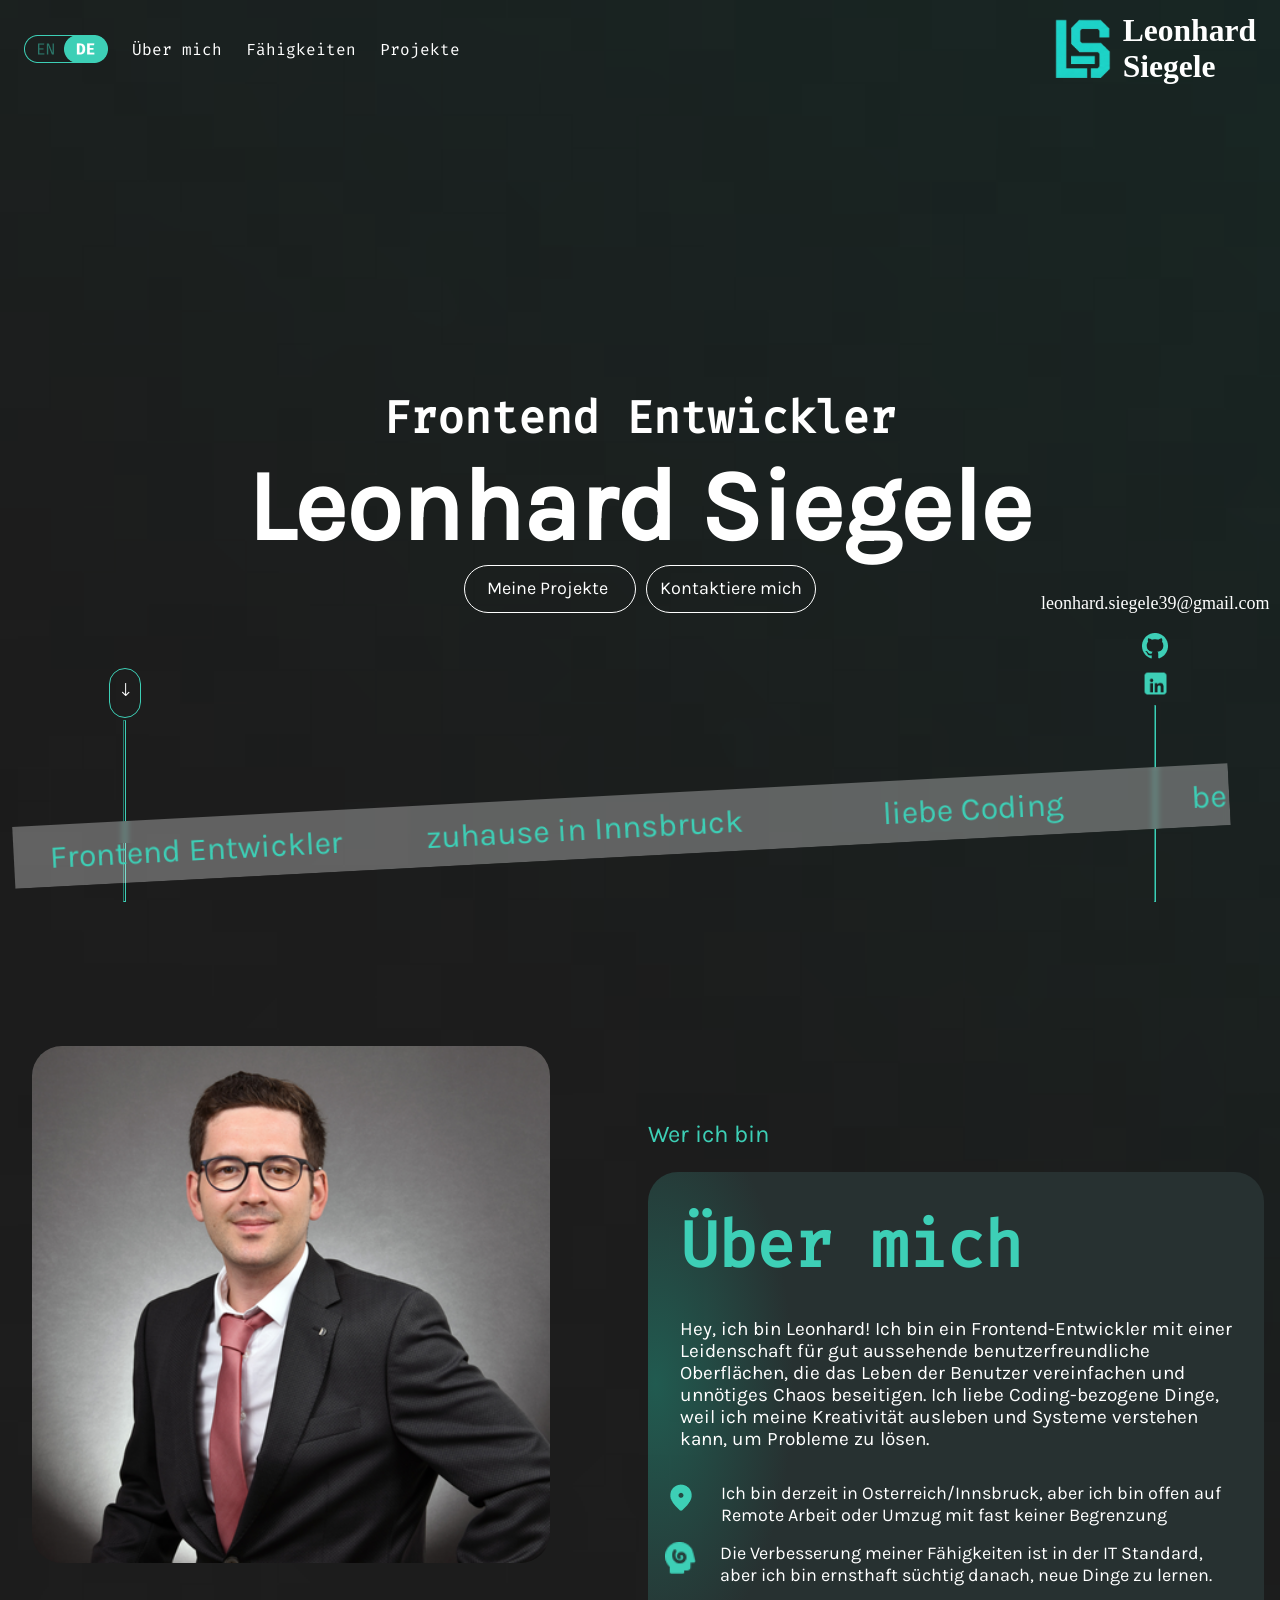
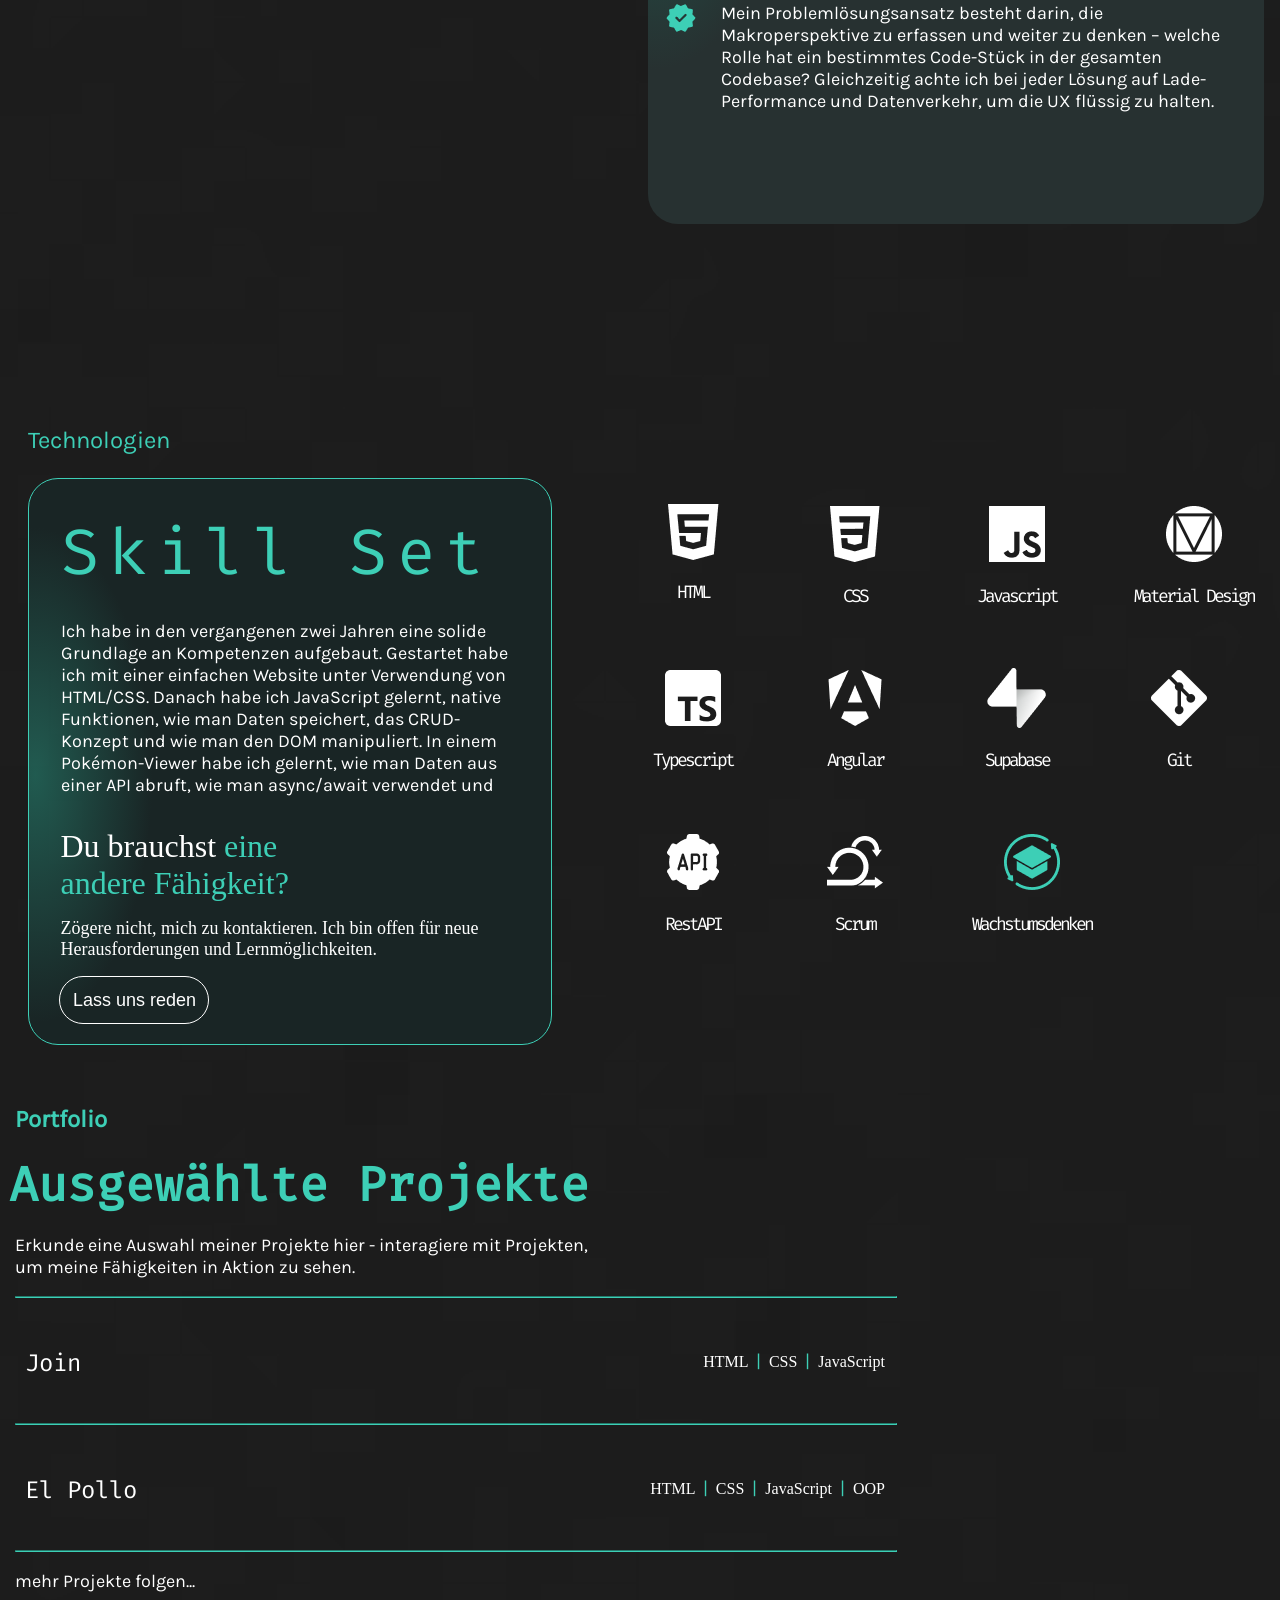
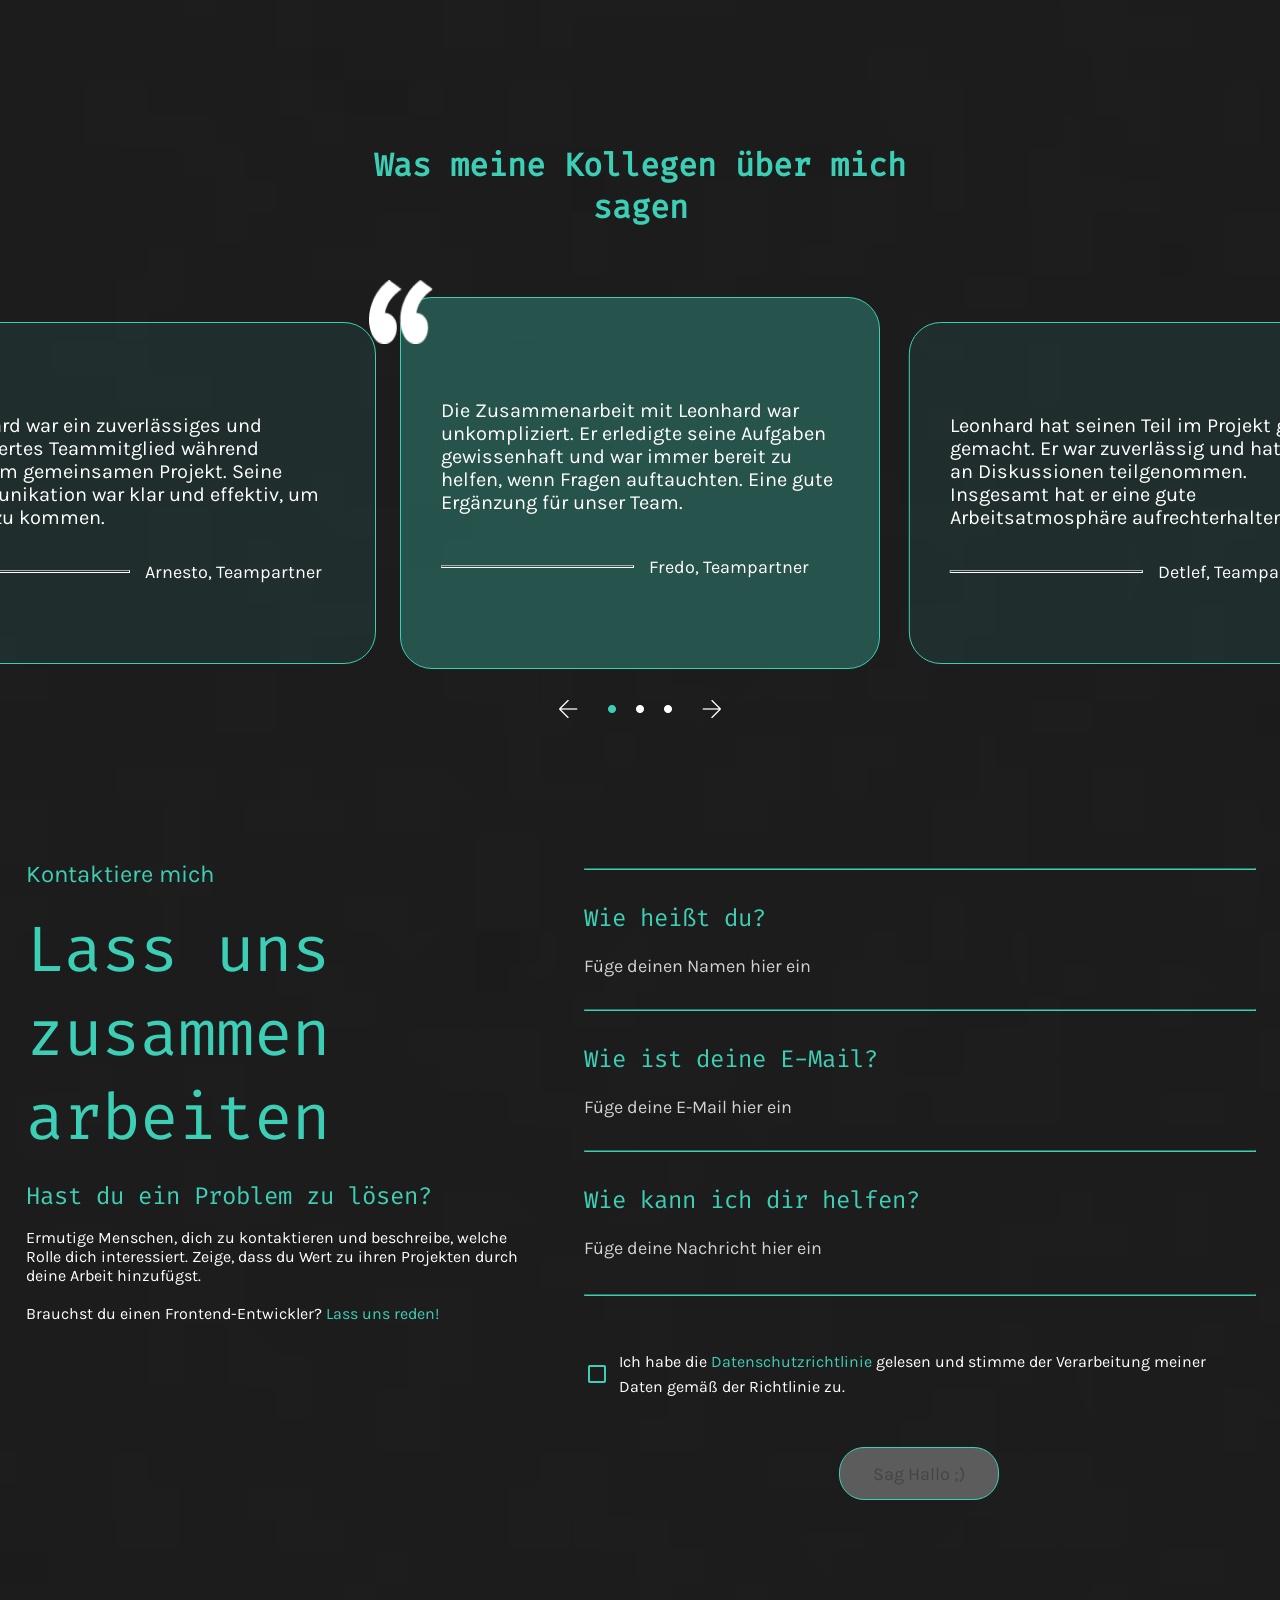
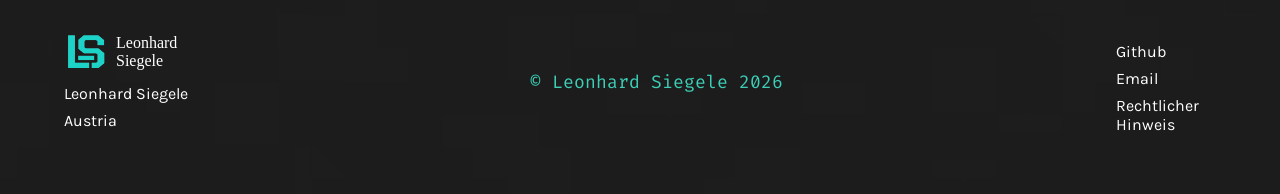
==== commit 9bdb3b97: "make site host ready/clean code" ====
--- a/index.html
+++ b/index.html
@@ -26,7 +26,7 @@
     <link rel="stylesheet" href="./responsiv/footerSectionResponsiv.css">
 </head>
 
-<body onload="init()">
+<body onload="init(); initCSS()">
 
     <header class="headfullsize">
         <div class="headcontent">
@@ -380,5 +380,6 @@
 <script src="./js/projectView.js"></script>
 <script src="./js/contactFormValidation.js"></script>
 <script src="./js/colleaguesAnimation.js"></script>
+<script src="./js/intervallRegulation.js"></script>
 
 </html>
--- a/css/techSkillSection.css
+++ b/css/techSkillSection.css
@@ -15,7 +15,7 @@
     border-radius: 30px;
     border: 1px solid rgba(61, 207, 182, 1);
     width: 522px;
-    height: 520px;
+    height: fit-content;
     background: radial-gradient(22.43% 43.85% at 1.22% 52.45%, rgba(44, 236, 201, 0.3) 0%, #192525 100%)
         /* warning: gradient uses a rotation that is not supported by CSS and may not behave as expected */
     ;
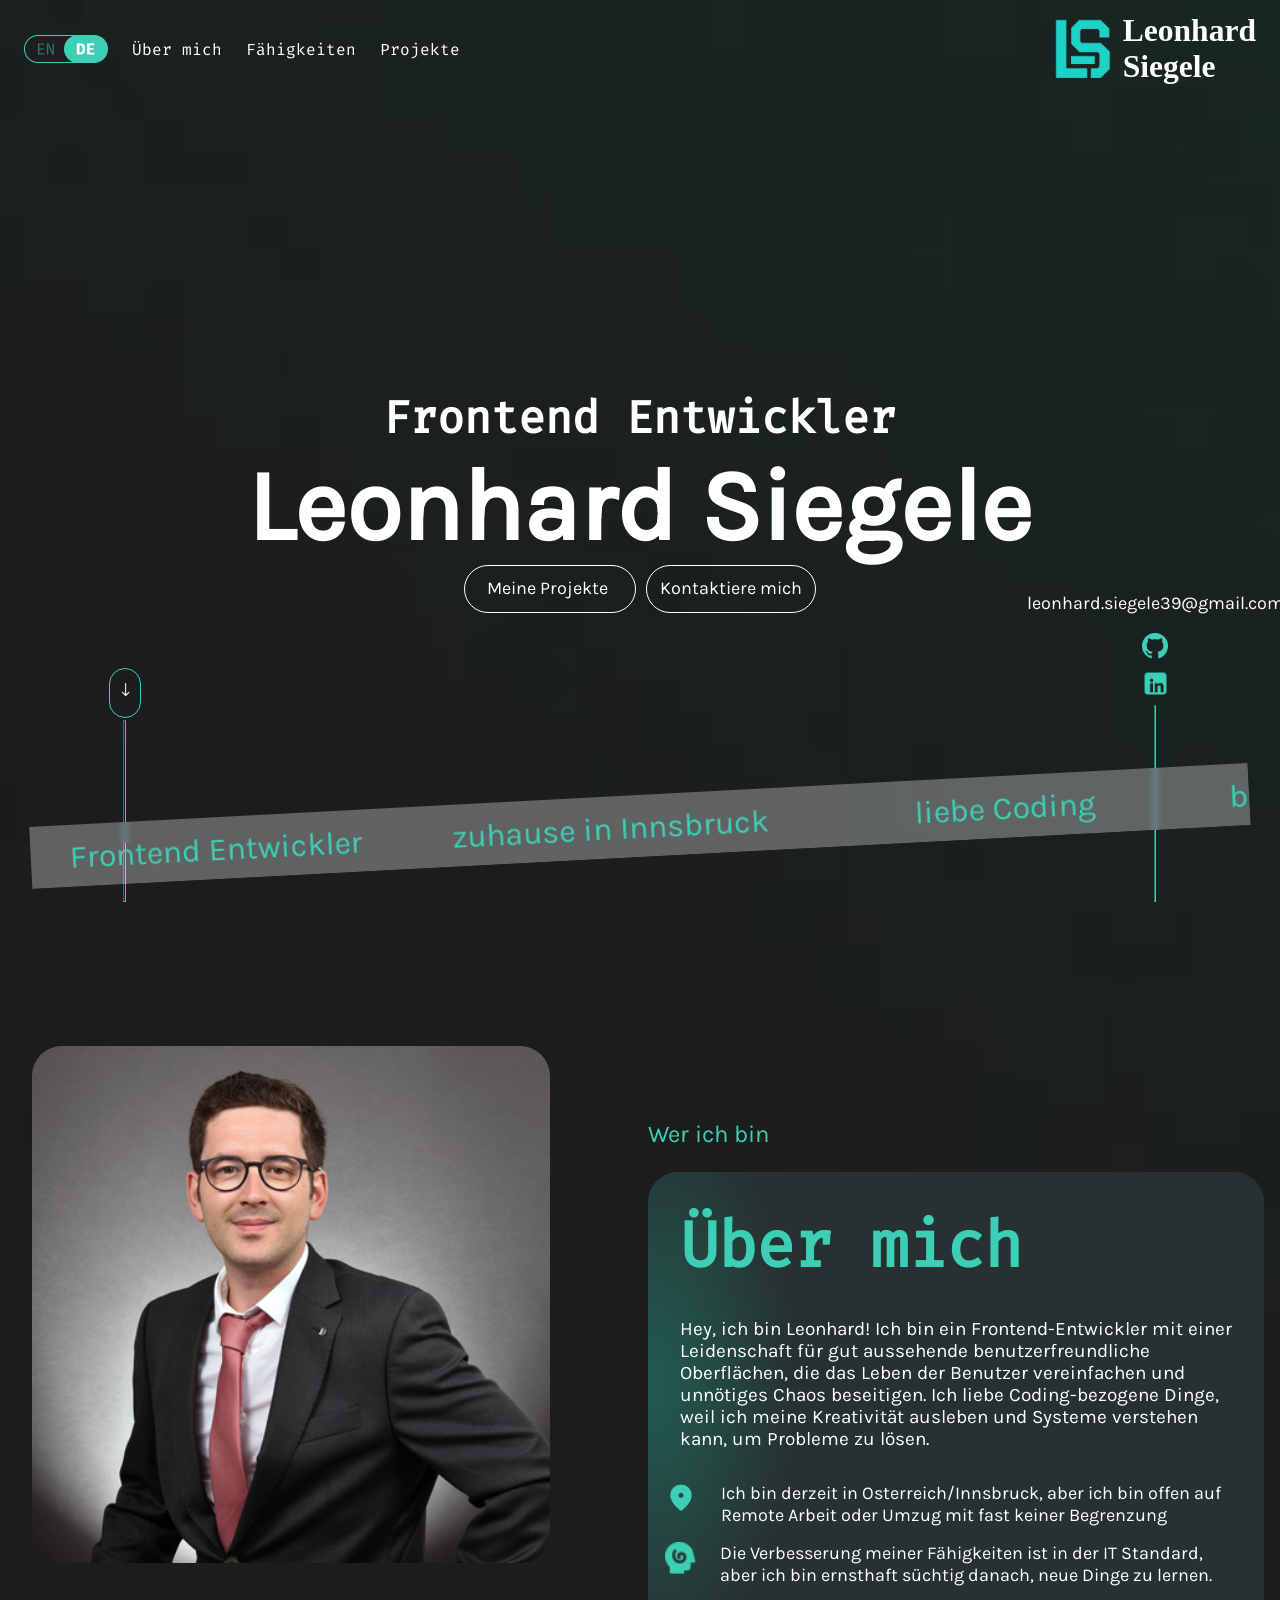
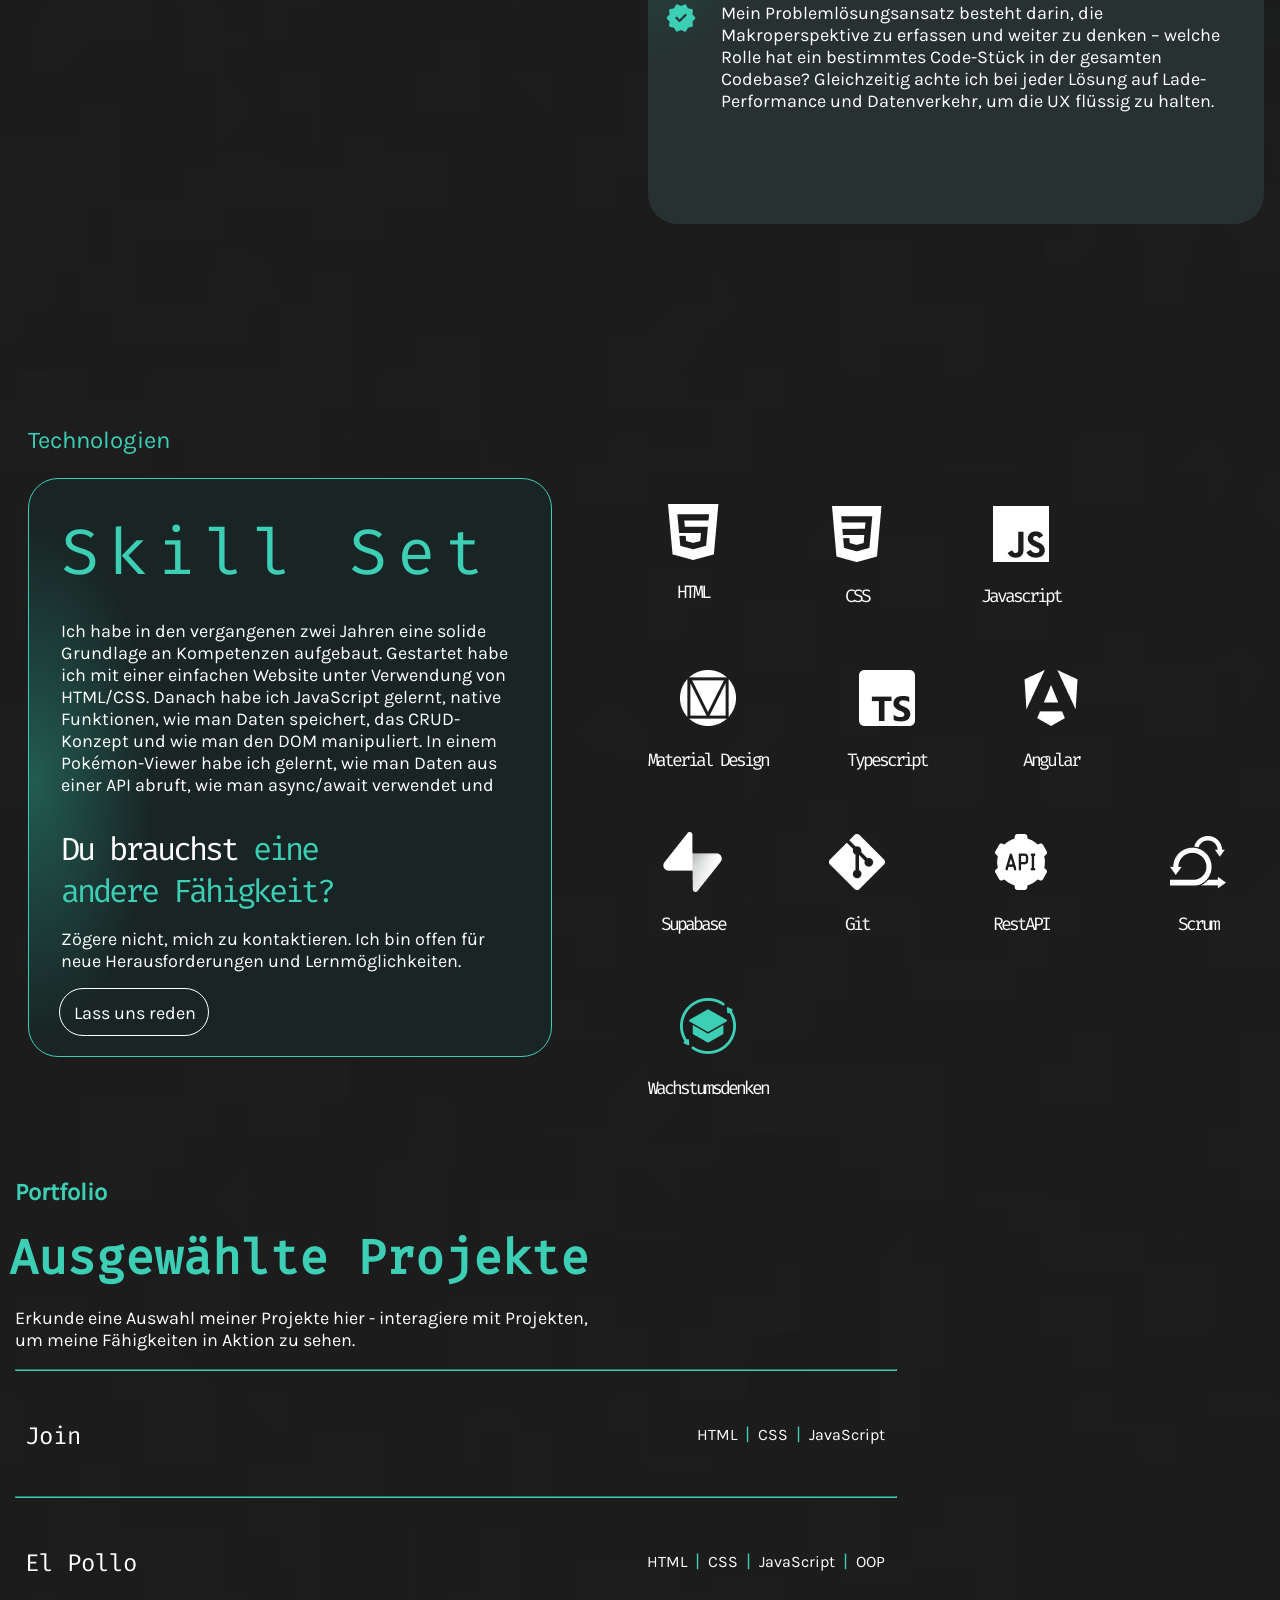
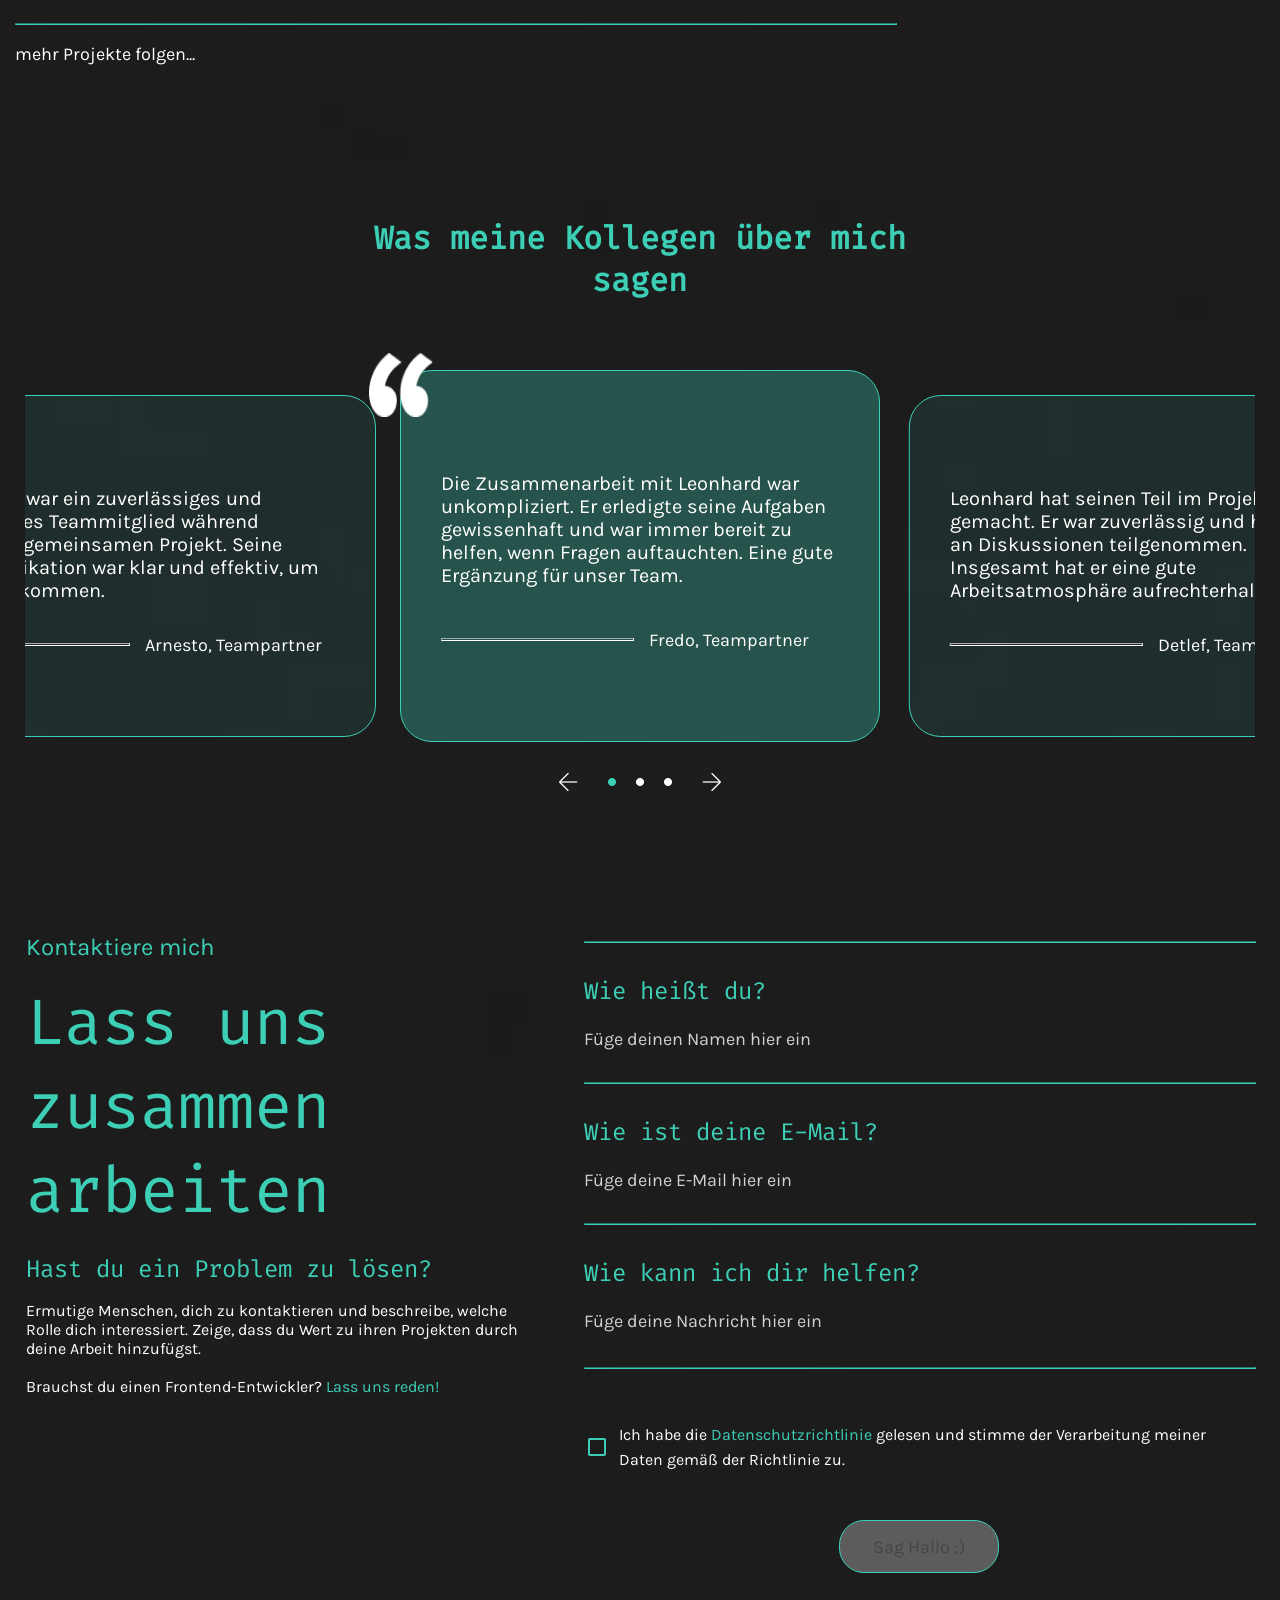
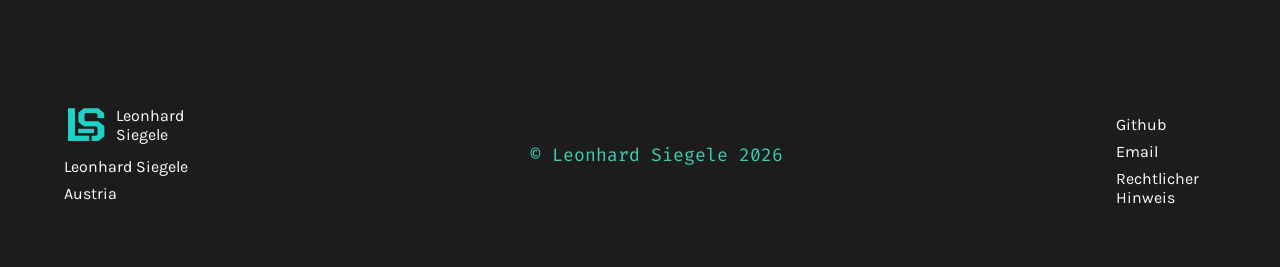
==== commit 518bf1aa: "improved CSS/UI" ====
--- a/index.html
+++ b/index.html
@@ -91,21 +91,61 @@
                         src="./img/mail_türkis_mobile.png"></a>
                 <a href="mailto:leonhard.siegele39@gmail.com">leonhard.siegele39@gmail.com</a>
             </div>
-            <div class="sliderWrapper">
-                <div class="slider">
-                    <p class="keyWord" data-lang><img src="./img/dot.png">Frontend Developer</p>
-                    <p class="keyWord" data-lang><img src="./img/dot.png">based in Innsbruck</p>
-                    <p class="keyWord" data-lang><img src="./img/dot.png">love coding</p>
-                    <p class="keyWord" data-lang><img src="./img/dot.png">ready for remote Work</p>
-                    <p class="keyWord" data-lang><img src="./img/dot.png">steady improvement</p>
-                </div>
-                <div class="slider">
-                    <p class="keyWord" data-lang><img src="./img/dot.png">Frontend Developer</p>
-                    <p class="keyWord" data-lang><img src="./img/dot.png">based in Innsbruck</p>
-                    <p class="keyWord" data-lang><img src="./img/dot.png">love coding</p>
-                    <p class="keyWord" data-lang><img src="./img/dot.png">ready for remote Work</p>
-                    <p class="keyWord" data-lang><img src="./img/dot.png">steady improvement</p>
-                </div>
+        </div>
+        <div class="sliderWrapper">
+            <div class="slider">
+                <p class="keyWord" data-lang><img src="./img/dot.png">Frontend Developer</p>
+                <p class="keyWord" data-lang><img src="./img/dot.png">based in Innsbruck</p>
+                <p class="keyWord" data-lang><img src="./img/dot.png">love coding</p>
+                <p class="keyWord" data-lang><img src="./img/dot.png">ready for remote Work</p>
+                <p class="keyWord" data-lang><img src="./img/dot.png">steady improvement</p>
+                <p class="keyWord" data-lang><img src="./img/dot.png">Frontend Developer</p>
+                <p class="keyWord" data-lang><img src="./img/dot.png">based in Innsbruck</p>
+                <p class="keyWord" data-lang><img src="./img/dot.png">love coding</p>
+                <p class="keyWord" data-lang><img src="./img/dot.png">ready for remote Work</p>
+                <p class="keyWord" data-lang><img src="./img/dot.png">steady improvement</p>
+                <p class="keyWord" data-lang><img src="./img/dot.png">Frontend Developer</p>
+                <p class="keyWord" data-lang><img src="./img/dot.png">based in Innsbruck</p>
+                <p class="keyWord" data-lang><img src="./img/dot.png">love coding</p>
+                <p class="keyWord" data-lang><img src="./img/dot.png">ready for remote Work</p>
+                <p class="keyWord" data-lang><img src="./img/dot.png">steady improvement</p>
+                <p class="keyWord" data-lang><img src="./img/dot.png">Frontend Developer</p>
+                <p class="keyWord" data-lang><img src="./img/dot.png">based in Innsbruck</p>
+                <p class="keyWord" data-lang><img src="./img/dot.png">love coding</p>
+                <p class="keyWord" data-lang><img src="./img/dot.png">ready for remote Work</p>
+                <p class="keyWord" data-lang><img src="./img/dot.png">steady improvement</p>
+                <p class="keyWord" data-lang><img src="./img/dot.png">Frontend Developer</p>
+                <p class="keyWord" data-lang><img src="./img/dot.png">based in Innsbruck</p>
+                <p class="keyWord" data-lang><img src="./img/dot.png">love coding</p>
+                <p class="keyWord" data-lang><img src="./img/dot.png">ready for remote Work</p>
+                <p class="keyWord" data-lang><img src="./img/dot.png">steady improvement</p>
+            </div>
+            <div class="slider">
+                <p class="keyWord" data-lang><img src="./img/dot.png">Frontend Developer</p>
+                <p class="keyWord" data-lang><img src="./img/dot.png">based in Innsbruck</p>
+                <p class="keyWord" data-lang><img src="./img/dot.png">love coding</p>
+                <p class="keyWord" data-lang><img src="./img/dot.png">ready for remote Work</p>
+                <p class="keyWord" data-lang><img src="./img/dot.png">steady improvement</p>
+                <p class="keyWord" data-lang><img src="./img/dot.png">Frontend Developer</p>
+                <p class="keyWord" data-lang><img src="./img/dot.png">based in Innsbruck</p>
+                <p class="keyWord" data-lang><img src="./img/dot.png">love coding</p>
+                <p class="keyWord" data-lang><img src="./img/dot.png">ready for remote Work</p>
+                <p class="keyWord" data-lang><img src="./img/dot.png">steady improvement</p>
+                <p class="keyWord" data-lang><img src="./img/dot.png">Frontend Developer</p>
+                <p class="keyWord" data-lang><img src="./img/dot.png">based in Innsbruck</p>
+                <p class="keyWord" data-lang><img src="./img/dot.png">love coding</p>
+                <p class="keyWord" data-lang><img src="./img/dot.png">ready for remote Work</p>
+                <p class="keyWord" data-lang><img src="./img/dot.png">steady improvement</p>
+                <p class="keyWord" data-lang><img src="./img/dot.png">Frontend Developer</p>
+                <p class="keyWord" data-lang><img src="./img/dot.png">based in Innsbruck</p>
+                <p class="keyWord" data-lang><img src="./img/dot.png">love coding</p>
+                <p class="keyWord" data-lang><img src="./img/dot.png">ready for remote Work</p>
+                <p class="keyWord" data-lang><img src="./img/dot.png">steady improvement</p>
+                <p class="keyWord" data-lang><img src="./img/dot.png">Frontend Developer</p>
+                <p class="keyWord" data-lang><img src="./img/dot.png">based in Innsbruck</p>
+                <p class="keyWord" data-lang><img src="./img/dot.png">love coding</p>
+                <p class="keyWord" data-lang><img src="./img/dot.png">ready for remote Work</p>
+                <p class="keyWord" data-lang><img src="./img/dot.png">steady improvement</p>
             </div>
         </div>
     </section>
@@ -167,6 +207,7 @@
             </div>
         </div>
         <div class="skillImages">
+            <div class="skillImageHolder">
             <div class="skillPackage"><img src="./img/HTML_SkillLogo.png" alt="HTML" class="skillLogo">
                 <p class="skillDescription">HTML</p>
             </div>
@@ -195,7 +236,7 @@
             <div class="skillPackage"><img src="./img/restAPI_SkillLogo.png" alt="RestAPI" class="skillLogo">
                 <p class="skillDescription">RestAPI</p>
             </div>
-            <div class="skillPackage"><img src="./img/scrum_SkillLogo.png" alt="Scrum" class="skillLogo">
+            <div id="scrum" class="skillPackage"><img src="./img/scrum_SkillLogo.png" alt="Scrum" class="skillLogo">
                 <p class="skillDescription">Scrum</p>
             </div>
             <div class="skillPackageMindset"><img src="./img/growth_Mindset_SkillLogo.png" alt="Growth Mindset"
@@ -210,7 +251,7 @@
                 </div>
                 <p class="skillDescription" data-lang>Growth Mindset</p>
             </div>
-
+            </div>
         </div>
     </section>
     <section id="portfolioSection" class="portfolioFullsize">
@@ -321,21 +362,21 @@
             <hr>
             <div class="nameFieldWrapper">
                 <p class="nameField" id="nameField" data-lang>What's your name?</p>
-                <input type="text" class="nameInput" onchange="validateNameField()" oninput="checkAllFields()"
+                <input type="text" class="nameInput"  oninput="checkAllFields()"
                     placeholder="Your name goes here" id="nameInput" data-lang>
                 <div class="errorDivName" id="errorDivName"></div>
             </div>
             <hr>
             <div class="emailFieldWrapper">
                 <p class="emailField" id="emailField" data-lang>What's your email?</p>
-                <input type="email" class="emailInput" onchange="validateEmailField()" oninput="checkAllFields()"
+                <input type="email" class="emailInput" oninput="checkAllFields()"
                     placeholder="Your email goes here" id="emailInput" data-lang>
                 <div class="errorDivEmail" id="errorDivEmail"></div>
             </div>
             <hr>
             <div class="helpContainer" id="helpContainer">
                 <p class="helpField" id="helpField" data-lang>How can I help you?</p>
-                <input type="text" class="helpInput" onchange="validateMessageField()" oninput="checkAllFields()"
+                <input type="text" class="helpInput" oninput="checkAllFields()"
                     placeholder="Your message goes here" id="helpInput" data-lang>
                 <div class="errorDivMessage" id="errorDivMessage"></div>
             </div>
--- a/css/style.css
+++ b/css/style.css
@@ -56,7 +56,6 @@
     cursor: pointer;
     -webkit-text-stroke: 0.3px white;
     -webkit-text-fill-color: black;
-    /* text-stroke: 1px white; */
 }
 
 .headLogo img {
@@ -260,6 +259,7 @@
     height:40px;
     text-align: center;
     width:max-content;
+    font-family: 'FiraCode', sans-serif;
 }
 
 #nav-icon1 {
--- a/css/heroSection.css
+++ b/css/heroSection.css
@@ -36,6 +36,7 @@
     align-self: center;
     width: 363px;
     gap: 10px;
+    z-index: 2;
 }
 
 .buttonAria a {
@@ -180,12 +181,13 @@
 
 .sliderWrapper {
     display: flex;
+    /* justify-content: center; */
     position: absolute;
-    max-width: 1440px;
-    overflow-x: hidden;
-    width: 97%;
+    max-width: calc(100vw - 60px);
+    overflow-x:hidden;
+    width: 100vw;
     bottom: 45px;
-    left: 0px;
+    /* left: -200%; */
     z-index: 10;
     transform: rotateZ(-3deg);
     perspective: 1000px;
@@ -239,8 +241,10 @@
 .slider {
     display: flex;
     height: 62px;
-    position: relative;
-    max-width: 1920px !important;
+    flex-shrink: 0;
+    position: relative;
+    max-width: calc(100vw - 0px);
+    min-width:max-content;
     gap: 25px;
     opacity: 1;
     z-index: 3;
@@ -257,19 +261,20 @@
     font-size: 32px;
     color: rgba(61, 207, 182, 1);
     gap: 25px;
-    width: 395px;
+    min-width: 370px;
     font-family: 'Karla', sans-serif;
 }
 
 .slider:first-child {
-    animation: slideToLeft 26s infinite linear 1s;
+    animation: slideToLeft 45s infinite linear 1s;
     will-change: transform;
 }
 
 .slider:last-child {
-    animation: slideFromRight 26s infinite linear 1s;
+    animation: slideFromRight 45s infinite linear 1s;
     will-change: transform;
 }
+
 
 
 @keyframes slideToLeft {
@@ -304,7 +309,7 @@
     bottom: 0px;
     padding: 0px 96px 0px 96px;
     box-sizing: border-box;
-    z-index: 2;
+    z-index: 1;
 
 }
 
@@ -376,6 +381,7 @@
     text-decoration: none;
     font-size: 18px;
     font-weight: 400;
+    font-family: 'Karla', sans-serif;
 }
 
 .vright a:hover {
@@ -384,7 +390,7 @@
 
 .easterEggDiv {
     position: absolute;
-    top: -40px;
+    top: -55px;
     right: 42px;
     width: 215px;
     height: 105px;
--- a/css/techSkillSection.css
+++ b/css/techSkillSection.css
@@ -17,8 +17,7 @@
     width: 522px;
     height: fit-content;
     background: radial-gradient(22.43% 43.85% at 1.22% 52.45%, rgba(44, 236, 201, 0.3) 0%, #192525 100%)
-        /* warning: gradient uses a rotation that is not supported by CSS and may not behave as expected */
-    ;
+        /* warning: gradient uses a rotation that is not supported by CSS and may not behave as expected */;
 
 }
 
@@ -44,7 +43,7 @@
     position: absolute;
     font-size: 18px;
     top: 13px;
-    /* width:100%; */
+    font-family: 'Karla', sans-serif;
     margin: 0px;
     /* min-width:125px; */
 }
@@ -103,13 +102,21 @@
 
 .skillImages {
     display: flex;
+    justify-content: center;
+}
+
+.skillImageHolder{
+    display: flex;
     flex-wrap: wrap;
-    /* justify-content: space-around; */
-    column-gap: 72px;
+    column-gap: 74px;
     row-gap: 40px;
     margin-top: 100px;
     max-width: 610px;
-    max-height: 428px;
+    
+}
+
+#scrum{
+    width:117px;
 }
 
 .skillImages img:hover {
@@ -227,9 +234,28 @@
     margin: 0px 32px 28px 32px;
     text-align: left;
     font-size: 18px;
-    scrollbar-width: thin;
+    /* scrollbar-width:thin; */
     padding-right: 11px;
     font-family: 'Karla', sans-serif;
+}
+
+.skillTextParagraph::-webkit-scrollbar {
+    width: 4px;
+   
+}
+.skillTextParagraph::-webkit-scrollbar-thumb {
+    background: rgba(61, 207, 182, 1);
+    border-radius: 25px;
+}
+.skillTextParagraph::-webkit-scrollbar-track {
+    background: transparent;
+}
+
+@supports not selector(::-webkit-scrollbar) {
+    .skillTextParagraph {
+        scrollbar-width: thin;
+        scrollbar-color: rgba(61, 207, 182, 1) transparent;
+    }
 }
 
 .secondHeadline {
@@ -237,10 +263,13 @@
     font-size: 32px;
     margin: 0px 0px 16px 32px;
     text-align: left;
+    font-family: 'FiraCode', sans-serif;
+    letter-spacing: -3px;
 }
 
 .secondHeadline span {
     color: rgba(61, 207, 182, 1);
+    font-family: 'FiraCode', sans-serif;
 }
 
 .lastParagraph {
@@ -248,4 +277,5 @@
     text-align: left;
     font-size: 18px;
     color: white;
-}
+    font-family: 'Karla', sans-serif;
+}
--- a/css/projectSection.css
+++ b/css/projectSection.css
@@ -174,6 +174,9 @@
     font-size: 18px;
     margin: 0px 4px;
     color: rgba(61, 207, 182, 1);
+}
+.rightparagraph{
+    font-family: 'Karla', sans-serif;
 }
 
 
--- a/css/projectMaxViewcss.css
+++ b/css/projectMaxViewcss.css
@@ -33,10 +33,13 @@
     font-size: 24px;
     color: rgba(61, 207, 182, 1);
     margin-bottom: 20px;
+    font-family: 'FiraCode', sans-serif;
 }
 
 .projectInfo h3 {
     font-size: 128px;
+    font-family: 'Karla', sans-serif;
+    color: rgba(61, 207, 182, 1);
     margin: 0px 0px 0px 0px;
 }
 
@@ -46,6 +49,8 @@
     font-size: 64px;
     color: white;
     width:max-content;
+    font-family: 'FiraCode', sans-serif;
+    letter-spacing: -3px;
 }
 
 .projectDescription {
@@ -54,6 +59,7 @@
     width: 90%;
     margin-bottom: 32px;
     color: white;
+    font-family: 'Karla', sans-serif;
 }
 
 .projectStack {
@@ -81,6 +87,7 @@
     gap: 4px;
     color: rgba(61, 207, 182, 1);
     font-size: 16px;
+    font-family: 'Karla', sans-serif;
 }
 
 .nextProjectMobile{
@@ -116,8 +123,9 @@
 }
 
 .projectStack p {
-    margin: 0px 16px 0px 0px;
+    margin: 0px 16px 0px 5px;
     color: white;
+    font-family: 'Karla', sans-serif;
 }
 
 .projectLinks {
@@ -136,6 +144,7 @@
     text-decoration: none;
     border-radius: 25px;
     gap: 4px;
+    font-family: 'Karla', sans-serif;
 }
 
 
--- a/css/myColleaguesSection.css
+++ b/css/myColleaguesSection.css
@@ -1,8 +1,9 @@
 .colleaguesSectionFullsize {
-    max-width: 1440px;
+    max-width: 1960px;
     width:100%;
     height: 572px;
-    margin-top: 144px;
+    justify-self: center;
+    margin: 144px auto 0px auto;
 }
 
 .headline{
@@ -42,7 +43,8 @@
     height: 413px;
     position:relative;
     overflow-x: hidden;
-    /* overflow-y: hidden; */
+    justify-self: center;
+    width:100%;
     align-items: center;
 }
 
--- a/css/contactMe_Section.css
+++ b/css/contactMe_Section.css
@@ -159,12 +159,13 @@
     padding: 5px 25px;
     width:200px;
     height:50px;
-    border: 1px solid rgba(61, 207, 182, 1);
+    border: 3px solid goldenrod;
     border-radius: 30px;
     font-size: 16px;
     font-family: 'Karla', sans-serif;
     color:rgba(61, 207, 182, 1);
-    background-color: transparent;
+    background-color: rgb(117 114 114 / 20%);
+    font-weight:bold;
     transition: 0.5s ease-in-out
 }
 .success{
@@ -277,6 +278,30 @@
     cursor: pointer;
 }
 
+.addon {
+    border: 2px solid transparent;
+    border-radius: 25px;
+    animation: borderOrbit 1s linear infinite;
+    transition: 1s;
+}
+
+@keyframes borderOrbit {
+    0%   { border-color: cyan transparent transparent transparent; }
+    25%  { border-color: transparent cyan transparent transparent; }
+    50%  { border-color: transparent transparent cyan transparent; }
+    75%  { border-color: transparent transparent transparent cyan; }
+    100% { border-color: cyan transparent transparent transparent; }
+}
+/* .addon{
+    animation: blink 1s step-end infinite;
+}
+
+@keyframes blink {
+    0%, 100% { border-color: white;
+    border-width: 3px; }
+    50%       { border-color: transparent; }
+} */
+
 .sendButton[disabled]{
     cursor: not-allowed;
 }
--- a/css/footerSection.css
+++ b/css/footerSection.css
@@ -21,6 +21,7 @@
     align-items: center;
     width:132px;
     height:48px;
+    font-family: 'Karla', sans-serif;
 }
 
 .links{
--- a/responsiv/heroSectionResponsiv.css
+++ b/responsiv/heroSectionResponsiv.css
@@ -1,3 +1,11 @@
+@media(max-width:1010px){
+    .vright a:nth-child(5) {
+        display: none;
+    }
+    .mailMobile {
+        display: block;
+    }
+}
 
 @media(max-width:820px) {
     .mainBanner h2 {
@@ -8,10 +16,7 @@
         font-size: clamp(16px, 8px + 9vw, 128px);
     }
 
-    .vright a:nth-child(5) {
-        display: none;
-    }
-
+    
     .slider {
         height: 53px;
         gap: 15px;
@@ -21,7 +26,7 @@
         font-size: 24px;
         width: 290px;
     }
-
+    
     .vright hr {
         --var: 100vh;
         height: calc(var(--var) *18 / 100);
@@ -30,20 +35,18 @@
     .Contact_ME {
         min-width:173px;
     }
-
+    
     .Contact_ME p {
         width: 100%;
     }
-
-    .mailMobile {
-        display: block;
-    }
-
+    
+    
     .headlineDiv {
         margin-top: -150px;
     }
 
 }
+
 
 @media(max-width:760px) {
     .buttonAria {
@@ -89,7 +92,7 @@
     }
 }
 
-@media(max-height:600px) {
+@media(max-height:650px) {
     .vright a:nth-child(5) {
         display: none;
     }
--- a/responsiv/techSkillSectionResponsiv.css
+++ b/responsiv/techSkillSectionResponsiv.css
@@ -1,28 +1,55 @@
 
-@media(max-width:1150px) {
+@media(max-width:1250px) {
+    .skillImageHolder {
+        justify-content: space-evenly;
+    }
+
+}
+
+@media(max-width:1090px) {
+    .skillImageHolder {
+        column-gap: 50px;
+    }
+    .techSkillsSection {
+        gap: 40px;
+    }
+}
+
+@media(max-width:1050px) {
+    .techSkillsSection {
+        gap: 40px;
+    }
+}
+
+@media(max-width:1000px){
+    /* .skillset{
+        width:100%;
+    } */
+     .skillImages{
+        width:100%;
+     }
+    .skillPackage {
+        min-width:78px;
+    }
+    .skillPackage img{
+        width:54px;
+        height:54px;
+    }
+    .skillImageHolder {
+        column-gap: 45px;
+        min-width:366px;
+    }
+}
+
+@media(max-width:950px) {
+    .skillset {
+        width: 100%;
+    }
+
     .skillImages {
         row-gap: 20px;
         column-gap: 32px;
-        max-height: 428px;
-    }
-
-}
-
-@media(max-width:1050px) {
-    .techSkillsSection {
-        gap: 20px;
-    }
-}
-
-@media(max-width:920px) {
-    .skillset {
-        width: 100%;
-    }
-
-    .skillImages {
-        row-gap: 20px;
-        column-gap: 32px;
-        max-height: 428px;
+        /* max-height: 428px; */
         width: 72%;
     }
 
@@ -39,8 +66,11 @@
     .skillImages {
         row-gap: 15px;
         column-gap: 20px;
-        max-height: 428px;
+        /* max-height: 428px; */
         width: 72%;
+    }
+    .skillTextHeadline{
+        font-size: 54px;
     }
 }
 
@@ -57,6 +87,12 @@
     .skillImages {
         margin: 40px auto;
         width: 88%;
+        height:fit-content;
+    }
+}
+@media(max-width:707px){
+    .skillImageHolder{
+        justify-content: space-between;
     }
 }
 
@@ -66,6 +102,13 @@
     }
 }
 
+@media(max-width:570px) {
+    .techSkillsSection {
+        margin: 12px 0px 120px 0px;
+        height: 1300px;
+    }
+}
+
 @media(max-width:550px) {
     .skillTextHeadline {
         font-size: 48px;
@@ -75,7 +118,7 @@
 
 @media(max-width:525px) {
     .techSkillsSection{
-        height:1150px;
+        height:1300px;
     }
 }
 
@@ -102,10 +145,32 @@
     }
 }
 
+@media(max-width:422px) {
+    .techSkillsSection {
+        margin: 12px 0px 120px 0px;
+        height: 1500px;
+    }
+    .skillImageHolder{
+        justify-content: space-between;
+        width:78%;
+    }
+}
+@media(max-width:420px){
+    .skillImageHolder{
+        min-width:unset;
+        column-gap:20px;
+        justify-content: space-between;
+        width:85%;
+    }
+    #scrum{
+    width:90px;
+}
+}
+
 @media(max-width:400px) {
     .techSkillsSection {
         margin: 12px 0px 120px 0px;
-        height: 1200px;
+        height: 1500px;
     }
 
     .skillTextParagraph {
@@ -122,12 +187,17 @@
     }
 }
 
-@media(max-width:405px) {
-    .techSkillsSection {
-        margin: 12px 0px 120px 0px;
-        height: 1500px;
-    }
-}
+@media(max-width:395px){
+    .techSkillsSection {
+        height: 1600px;
+    }
+}
+@media(max-width:360px){
+    .techSkillsSection {
+        height: 1700px;
+    }
+}
+
 
 @media(max-width:340px) {
     .skillTextHeadline {
--- a/responsiv/projectMaxViewResponsiv.css
+++ b/responsiv/projectMaxViewResponsiv.css
@@ -1,94 +1,130 @@
-
 @media(max-width:1300px) {
-    .projectImageDiv{
-        display:flex;
+    .projectImageDiv {
+        display: flex;
         flex-direction: column;
         align-items: end;
         justify-content: space-between;
     }
 }
 
-@media(max-width:1100px) {
+@media(max-width:1300px) {
     .projectImage img {
         width: clamp(12.5rem, 30vw, 32.5rem);
     }
-    
-}
-
-@media(max-width:950px) {
+
+}
+
+@media(max-width:1070px) {
     .projectContent {
         gap: 20px;
     }
 
+    .projectInfo {
+        width: 420px;
+    }
+
+    .projectInfo h3 {
+        font-size: 110px;
+    }
+
+    .projectName {
+        font-size: 50px;
+    }
+
+    .projectImage img {
+        width: clamp(12.5rem, 28vw, 32.5rem);
+    }
+}
+
+@media(max-width:960px) {
     .projectImage img {
         width: clamp(12.5rem, 25vw, 32.5rem);
     }
 }
 
-@media(max-width:1050px) {
-    /* .projectImage img {
-        width: 420px;
-        }
-        .projectContent{
-        gap: 0px;
-        } */
-}
+@media(max-width:920px) {
+    .projectImage img {
+        width: clamp(12.5rem, 22vw, 32.5rem);
+    }
+}
+
+@media(max-width:850px) {
+    .projectMaxView {
+        padding: 20px 60px;
+    }
+}
+
 
 @media(max-width:820px) {
     .projectContent {
         display: flex;
         flex-direction: column-reverse;
         align-items: center;
-        margin-top:40px;
+        margin-top: 40px;
         gap: 40px;
     }
+
     .closeSection {
-        top:10px;
+        top: 10px;
         right: 40px;
     }
+
     .projectImageDiv button {
-        display:none;
-    }
-    .projectName{
+        display: none;
+    }
+
+    .projectName {
         font-size: 40px;
         margin-bottom: 0px;
     }
-    .projectStack{
+
+    .projectStack {
         margin-bottom: 20px;
     }
-    .projectQuestion{
+
+    .projectQuestion {
         margin-bottom: 10px;
     }
-    .projectDescription{
+
+    .projectDescription {
         margin-bottom: 25px;
     }
-    .projectInfo{
-        bottom:45px;
-    }
+
+    .projectInfo {
+        bottom: 45px;
+    }
+
     .projectInfo h3 {
         font-size: 48px;
     }
-    .projectImage{
-        margin-top:5px;
-    }
+
+    .projectImage {
+        margin-top: 5px;
+    }
+
     .projectImage img {
         width: clamp(12.5rem, 40vw, 32.5rem);
-        height:auto;
-    }
-    .projectMaxView{
-        padding:10px 40px;
-    }
-    .nextProjectMobile{
+        height: auto;
+    }
+
+    .projectMaxView {
+        padding: 10px 40px;
+    }
+
+    .nextProjectMobile {
         display: flex;
     }
-    .projectLinks a:first-child{
-        width:105px;
-    }
-    .projectLinks a:last-child{
-        width:80px;
-    }
-    .projectLinks{
-        gap:10px;
+
+    .projectLinks a:first-child {
+        width: 105px;
+    }
+
+    .projectLinks a:last-child {
+        width: 80px;
+    }
+
+    .projectLinks {
+        gap: 10px;
     }
 
 }
@@ -112,85 +148,187 @@
         padding: 10px 30px;
     }
 }
-@media(max-width:510px){
-    .projectDescription{
-        height:96px;
-    }
-
-    .projectQuestion{
+
+@media(max-width:510px) {
+    .projectName {
+        font-size: 36px;
+    }
+
+    .projectInfo {
+        width: 390px;
+    }
+
+    .projectDescription {
+        height: 96px;
+    }
+
+    .projectQuestion {
         font-size: 20px;
     }
+
     .projectMaxView {
         padding: 20px 20px;
     }
+
     .projectLinks a {
         padding: 13px 18px;
     }
-    .projectLinks a:first-child{
-        width:105px;
-    }
-    .projectLinks a:last-child{
-        width:80px;
-    }
-    .projectLinks{
-        gap:10px;
-    }
-    .portfolioContent{
-        width:90%;
-    }
-    .PortfolioTextdiv{
-        margin-left:0px;
-        margin-right:0px;
-    }
-}
-@media(max-width:450px){
+
+    .projectLinks a:first-child {
+        width: 105px;
+    }
+
+    .projectLinks a:last-child {
+        width: 80px;
+    }
+
+    .projectLinks {
+        gap: 10px;
+    }
+
+    .portfolioContent {
+        width: 90%;
+    }
+
+    .PortfolioTextdiv {
+        margin-left: 0px;
+        margin-right: 0px;
+    }
+}
+
+
+@media(max-width:460px) {
     .projectMaxView {
         padding: 10px 10px;
     }
 }
 
-@media(max-width:420px){
-    .projectStack{
+@media(max-width:445px) {
+    .projectInfo {
+        width: 380px;
+    }
+
+    .projectStack {
+        display: wrap;
+    }
+}
+
+@media(max-width:430px) {
+    .projectStack {
         flex-wrap: wrap;
     }
+
+    .projectInfo {
+        width: 350px;
+    }
+
     .projectInfo h3 {
         font-size: 45px;
     }
-    .projectName {
-        font-size: 48px;
-        margin-bottom: 10px;
-    }
-    
-}
+
+    .projectName {
+        font-size: 36px;
+        /* margin-bottom: 10px; */
+    }
+
+}
+
+@media(max-width:410px) {
+    .projectInfo {
+        width: 320px;
+    }
+
+    .projectInfo h3 {
+        font-size: 40px;
+    }
+
+    .projectName {
+        font-size: 32px;
+        /* margin-bottom: 10px; */
+    }
+}
+
+@media(max-width:380px) {
+    .projectInfo {
+        width: 290px;
+    }
+
+    .projectInfo h3 {
+        font-size: 35px;
+    }
+
+    .projectName {
+        font-size: 28px;
+        /* margin-bottom: 10px; */
+    }
+}
+
+@media(max-width:345px) {
+    .projectInfo {
+        width: 260px;
+    }
+
+    .projectInfo h3 {
+        font-size: 30px;
+    }
+
+    .projectName {
+        font-size: 24px;
+        height:35px;
+    }
+
+    .projectDescription {
+        height: 140px;
+    }
+
+    .projectLinks {
+        gap: 5px;
+    }
+
+    .projectLinks a {
+        padding: 13px 15px;
+    }
+    .nextProjectMobile{
+        bottom:5px;
+    }
+}
+
 @media(max-height:700px) {
     .projectMaxView {
         padding: 10px 10px;
         height: calc(100vh - 60px);
     }
+
     .closeSection {
         top: 10px;
     }
+
     .projectImage img {
         height: clamp(7.5rem, 10vh, 32.5rem);
     }
 }
-@media(max-height:670px){
-    .projectMaxView{
-        min-height:630px;
-    }
-}
-    @media(min-width:1020px) and (max-width:1030px) and (min-height:595px) and (max-height:605px) {
-        .projectMaxView {
-            height: 95vh;
-            min-height:unset;
-        }
-        .projectDescription{
-            margin-bottom: 15px;
-        }
-        .projectImageDiv{
-            height:460px;
-        }
-        .projectImage img {
+
+@media(max-height:670px) {
+    .projectMaxView {
+        min-height: 630px;
+    }
+}
+
+@media(min-width:1020px) and (max-width:1030px) and (min-height:595px) and (max-height:605px) {
+    .projectMaxView {
+        height: 95vh;
+        min-height: unset;
+    }
+
+    .projectDescription {
+        margin-bottom: 15px;
+    }
+
+    .projectImageDiv {
+        height: 460px;
+    }
+
+    .projectImage img {
         height: clamp(13.5rem, 10vh, 32.5rem);
     }
-    }+}
--- a/responsiv/myColleaguesSectionResponsiv.css
+++ b/responsiv/myColleaguesSectionResponsiv.css
@@ -1,3 +1,25 @@
+
+@media(max-width:8916px){
+    .colleaguesSectionFullsize{
+        max-width:1978px;
+    }
+    .colleaguesCards{
+        max-width:1978px;
+        margin: 0 auto;
+    }
+}
+
+@media(max-width:1995px){
+
+    .colleaguesSectionFullsize{
+        max-width:98%;
+    }
+    .colleaguesCards{
+        max-width:98%;
+        margin: 0 auto;
+    }
+}
+
 
 @media(max-width:1440px){
     .singleColleaguesCardLeft, .singleColleaguesCardMiddle, .singleColleaguesCardRight{
@@ -38,7 +60,8 @@
         padding:48px 20px;
     }
     .singleColleaguesCardLeft, .singleColleaguesCardMiddle, .singleColleaguesCardRight {
-        min-width: 295px;
-        max-width: 295px;
+        min-width: 286px;
+        max-width: 286px;
     }
-}+}
+
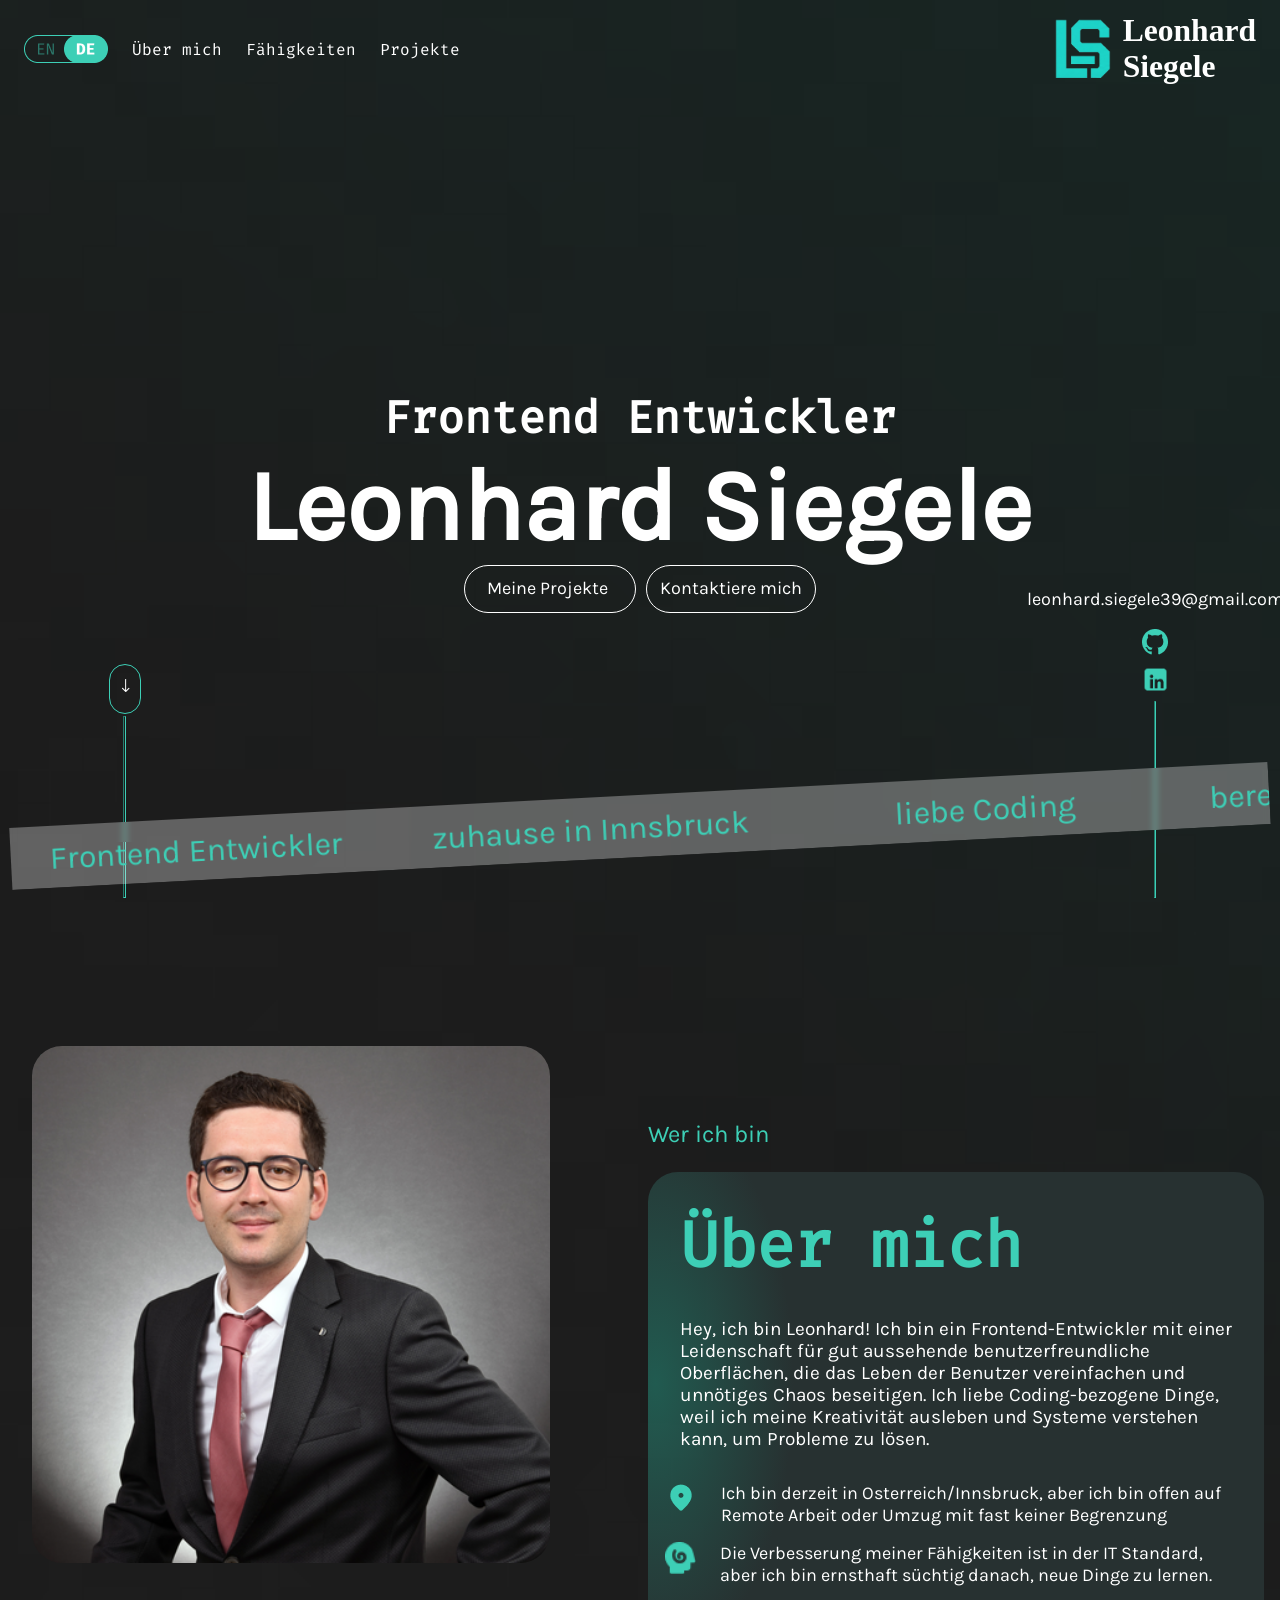
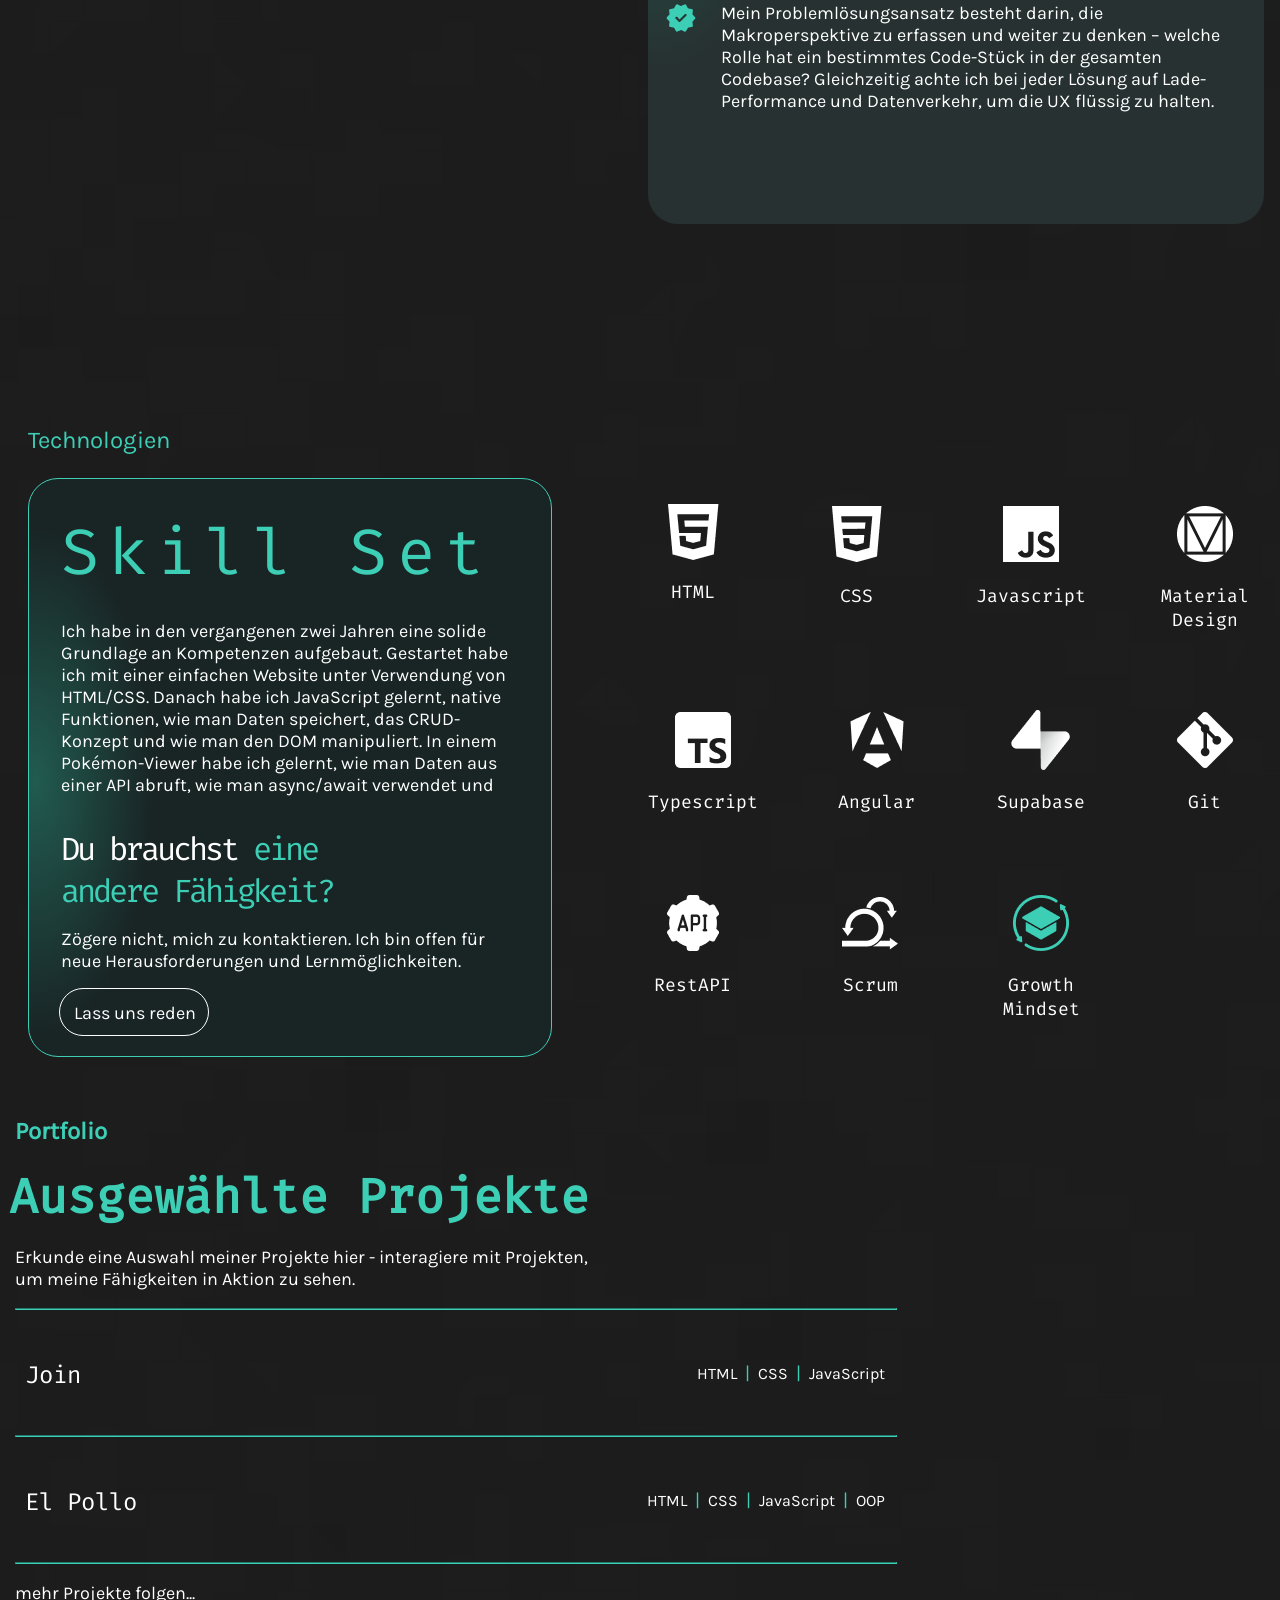
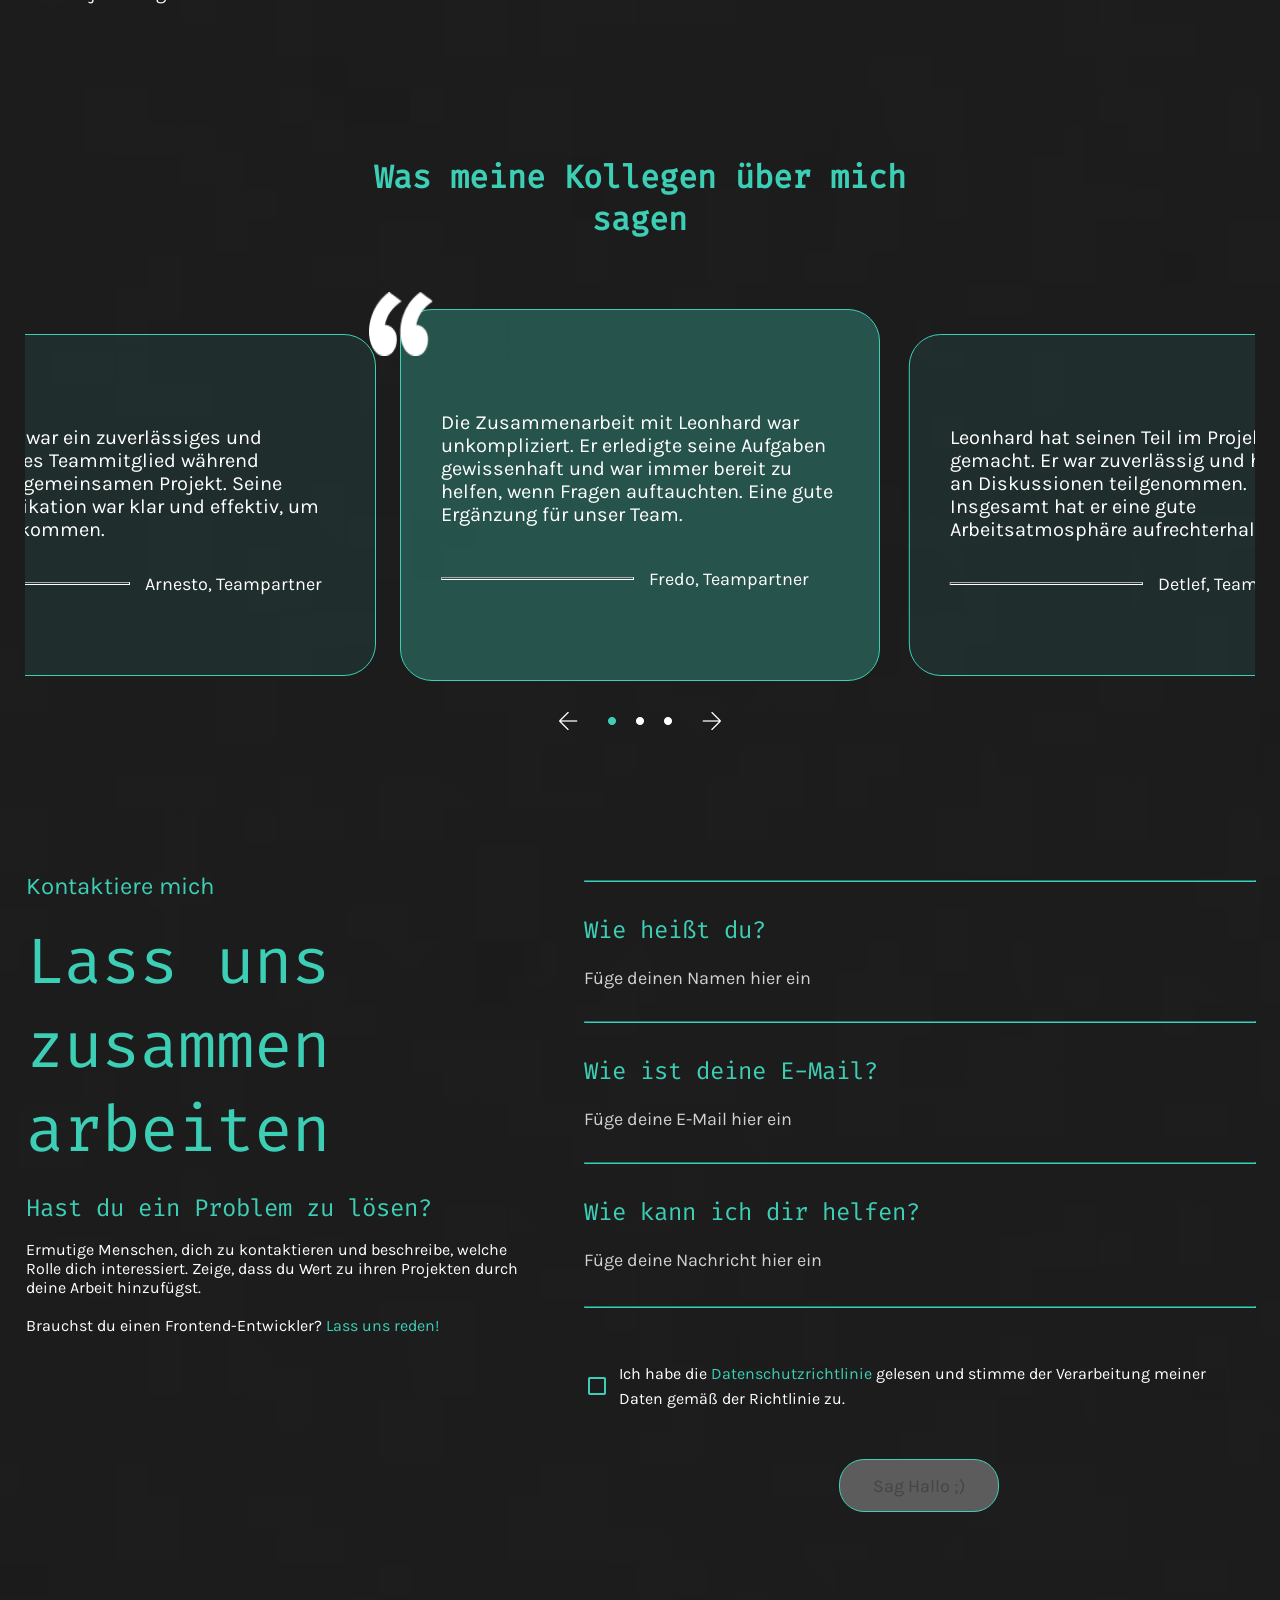
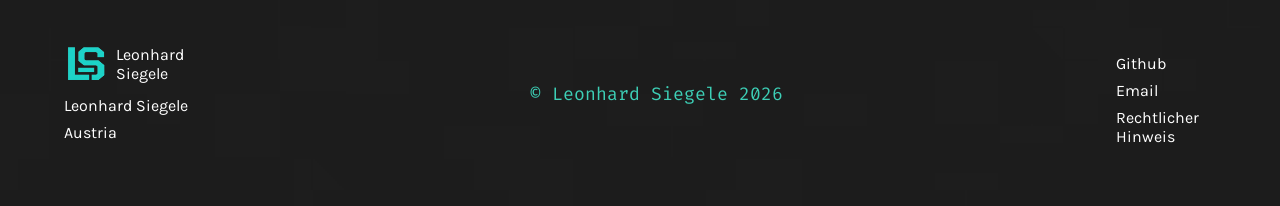
==== commit 65421c61: "consider optimization Feedback/translation" ====
--- a/index.html
+++ b/index.html
@@ -82,9 +82,9 @@
             </div>
             <div class="vright">
                 <hr>
-                <button class="linkedIn">
+                <div class="linkedIn">
                     <img src="./img/linkedIn_türkis.png">
-                </button>
+                </div>
                 <a class="githubATag" href="https://github.com/studyguy5" target="_blank" rel="noopener noreferrer"><img
                         class="githubLogo" src="./img/github_türkis.png"></a>
                 <a href="mailto:leonhard.siegele39@gmail.com"><img class="mailMobile"
@@ -208,49 +208,49 @@
         </div>
         <div class="skillImages">
             <div class="skillImageHolder">
-            <div class="skillPackage"><img src="./img/HTML_SkillLogo.png" alt="HTML" class="skillLogo">
-                <p class="skillDescription">HTML</p>
-            </div>
-            <div class="skillPackage"><img src="./img/CSS_SkillLogo.png" alt="CSS" class="skillLogo">
-                <p class="skillDescription">CSS</p>
-            </div>
-            <div class="skillPackage"><img src="./img/JS_SkillLogo.png" alt="JS" class="skillLogo">
-                <p class="skillDescription">Javascript</p>
-            </div>
-            <div class="skillPackage"><img src="./img/MaterialDesign_SkillLogo.png" alt="MaterialDesign"
-                    class="skillLogo">
-                <p class="skillDescription">Material Design</p>
-            </div>
-            <div class="skillPackage"><img src="./img/Typescript_SkillLogo.png" alt="Typescript" class="skillLogo">
-                <p class="skillDescription">Typescript</p>
-            </div>
-            <div class="skillPackage"><img src="./img/angular_SkillLogo.png" alt="Angular" class="skillLogo">
-                <p class="skillDescription">Angular</p>
-            </div>
-            <div class="skillPackage"><img src="./img/supabase_SkillLogo.png" alt="supabase" class="skillLogo">
-                <p class="skillDescription">Supabase</p>
-            </div>
-            <div class="skillPackage"><img src="./img/git_SkillLogo.png" alt="Git" class="skillLogo">
-                <p class="skillDescription">Git</p>
-            </div>
-            <div class="skillPackage"><img src="./img/restAPI_SkillLogo.png" alt="RestAPI" class="skillLogo">
-                <p class="skillDescription">RestAPI</p>
-            </div>
-            <div id="scrum" class="skillPackage"><img src="./img/scrum_SkillLogo.png" alt="Scrum" class="skillLogo">
-                <p class="skillDescription">Scrum</p>
-            </div>
-            <div class="skillPackageMindset"><img src="./img/growth_Mindset_SkillLogo.png" alt="Growth Mindset"
-                    class="skillLogo">
-                <div class="growthMindsetAddonDiv">
-                    <img class="whiteArrowDown" src="./img/bubble_arrow.png">
-                    <p data-lang>I have a special<br>interest in learning</p>
-                    <div class="frameworkDiv">
-                        <div id="react"><img src="./img/react_logo.png" alt="React">React</div>
-                        <div id="vue"><img src="./img/vue.js_logo.png" alt="Vue.js">Vue.js</div>
+                <div class="skillPackage"><img src="./img/HTML_SkillLogo.png" alt="HTML" class="skillLogo">
+                    <p class="skillDescription">HTML</p>
+                </div>
+                <div class="skillPackage"><img src="./img/CSS_SkillLogo.png" alt="CSS" class="skillLogo">
+                    <p class="skillDescription">CSS</p>
+                </div>
+                <div class="skillPackage"><img src="./img/JS_SkillLogo.png" alt="JS" class="skillLogo">
+                    <p class="skillDescription">Javascript</p>
+                </div>
+                <div class="skillPackage"><img src="./img/MaterialDesign_SkillLogo.png" alt="MaterialDesign"
+                        class="skillLogo">
+                    <p class="skillDescription">Material<br>Design</p>
+                </div>
+                <div class="skillPackage"><img src="./img/Typescript_SkillLogo.png" alt="Typescript" class="skillLogo">
+                    <p class="skillDescription">Typescript</p>
+                </div>
+                <div class="skillPackage"><img src="./img/angular_SkillLogo.png" alt="Angular" class="skillLogo">
+                    <p class="skillDescription">Angular</p>
+                </div>
+                <div class="skillPackage"><img src="./img/supabase_SkillLogo.png" alt="supabase" class="skillLogo">
+                    <p class="skillDescription">Supabase</p>
+                </div>
+                <div class="skillPackage"><img src="./img/git_SkillLogo.png" alt="Git" class="skillLogo">
+                    <p class="skillDescription">Git</p>
+                </div>
+                <div class="skillPackage"><img src="./img/restAPI_SkillLogo.png" alt="RestAPI" class="skillLogo">
+                    <p class="skillDescription">RestAPI</p>
+                </div>
+                <div id="scrum" class="skillPackage"><img src="./img/scrum_SkillLogo.png" alt="Scrum" class="skillLogo">
+                    <p class="skillDescription">Scrum</p>
+                </div>
+                <div class="skillPackageMindset"><img src="./img/growth_Mindset_SkillLogo.png" alt="Growth Mindset"
+                        class="skillLogo">
+                    <div class="growthMindsetAddonDiv">
+                        <img class="whiteArrowDown" src="./img/bubble_arrow.png">
+                        <p data-lang>I have a special<br>interest in learning</p>
+                        <div class="frameworkDiv">
+                            <div id="react"><img src="./img/react_logo.png" alt="React">React</div>
+                            <div id="vue"><img src="./img/vue.js_logo.png" alt="Vue.js">Vue.js</div>
+                        </div>
                     </div>
-                </div>
-                <p class="skillDescription" data-lang>Growth Mindset</p>
-            </div>
+                    <p class="skillDescription" data-lang>Growth<br>Mindset</p>
+                </div>
             </div>
         </div>
     </section>
@@ -362,22 +362,22 @@
             <hr>
             <div class="nameFieldWrapper">
                 <p class="nameField" id="nameField" data-lang>What's your name?</p>
-                <input type="text" class="nameInput"  oninput="checkAllFields()"
-                    placeholder="Your name goes here" id="nameInput" data-lang>
+                <input type="text" class="nameInput" oninput="checkAllFields()" placeholder="Your name goes here"
+                    id="nameInput" data-lang>
                 <div class="errorDivName" id="errorDivName"></div>
             </div>
             <hr>
             <div class="emailFieldWrapper">
                 <p class="emailField" id="emailField" data-lang>What's your email?</p>
-                <input type="email" class="emailInput" oninput="checkAllFields()"
-                    placeholder="Your email goes here" id="emailInput" data-lang>
+                <input type="email" class="emailInput" oninput="checkAllFields()" placeholder="Your email goes here"
+                    id="emailInput" data-lang>
                 <div class="errorDivEmail" id="errorDivEmail"></div>
             </div>
             <hr>
             <div class="helpContainer" id="helpContainer">
                 <p class="helpField" id="helpField" data-lang>How can I help you?</p>
-                <input type="text" class="helpInput" oninput="checkAllFields()"
-                    placeholder="Your message goes here" id="helpInput" data-lang>
+                <input type="text" class="helpInput" oninput="checkAllFields()" placeholder="Your message goes here"
+                    id="helpInput" data-lang>
                 <div class="errorDivMessage" id="errorDivMessage"></div>
             </div>
             <hr class="lastHR">
--- a/css/style.css
+++ b/css/style.css
@@ -42,6 +42,7 @@
 .headLogo {
     display: flex;
     align-items: center;
+    /* font-family: 'FiraCode', sans-serif; */
     color: white;
     font-size: 27px;
     gap: 8px;
@@ -54,6 +55,7 @@
 
 .headLogo:hover h3 {
     cursor: pointer;
+    /* font-family: 'FiraCode', sans-serif; */
     -webkit-text-stroke: 0.3px white;
     -webkit-text-fill-color: black;
 }
--- a/css/heroSection.css
+++ b/css/heroSection.css
@@ -181,17 +181,16 @@
 
 .sliderWrapper {
     display: flex;
-    /* justify-content: center; */
     position: absolute;
-    max-width: calc(100vw - 60px);
+    max-width: calc(100vw - 20px);
     overflow-x:hidden;
     width: 100vw;
     bottom: 45px;
     /* left: -200%; */
     z-index: 10;
     transform: rotateZ(-3deg);
-    perspective: 1000px;
-    transform-style: preserve-3d;
+    /* perspective: 1000px; */
+    /* transform-style: preserve-3d; */
     backdrop-filter: blur(3px);
 }
 
@@ -231,11 +230,11 @@
     transform:scale(0.95);
 }
 
-.linkedIn:hover~.githubATag .easterEggDiv {
-    display: flex;
+/* .linkedIn:hover .easterEggDiv {
+    display: grid;
     color: black;
 
-}
+} */
 
 
 .slider {
@@ -303,7 +302,8 @@
     display: flex;
     justify-content: space-between;
     position: absolute;
-    height: 480px;
+    /* height: 480px; */
+    height: 614px;
     max-width: 1440px;
     width: 100%;
     bottom: 0px;
@@ -317,7 +317,8 @@
     display: flex;
     flex-direction: column;
     justify-content: end;
-    height: 312px;
+    /* height: 312px; */
+    height:442px;
     width: 32px;
     gap: 2.4px;
     margin-top: 168px;
@@ -351,7 +352,8 @@
     flex-direction: column-reverse;
     justify-content: end;
     align-items: center;
-    height: 480px;
+    /* height: 480px; */
+    height: 610px;
     width: 32px;
     gap: 8px;
     z-index: 2;
@@ -372,7 +374,7 @@
     width: 0px;
 }
 
-.vright a {
+.vright a:nth-child(5) {
     position: relative;
     text-orientation: sideways;
     writing-mode: sideways-lr;
@@ -384,14 +386,17 @@
     font-family: 'Karla', sans-serif;
 }
 
-.vright a:hover {
+.vright a:nth-child(5):hover {
     color: rgba(61, 207, 182, 1);
 }
+    
 
 .easterEggDiv {
     position: absolute;
-    top: -55px;
-    right: 42px;
+    padding: 15px 5px;
+    gap:15px;
+    top: -95px;
+    right: 28px;
     width: 215px;
     height: 105px;
     padding: 7px;
@@ -408,6 +413,23 @@
     writing-mode: horizontal-tb;
     font-size: 16px;
     text-align: center;
+    cursor:default;
+}
+
+
+.easterEggVisible{
+    display:grid;
+    }
+
+.eastereggLink{
+    display:flex;
+    color:black;
+    text-decoration: none;
+    justify-self: center;
+    cursor:pointer;
+}
+.eastereggLink:hover{
+    color:rgba(61, 207, 182, 1);
 }
 
 .mailMobile {
--- a/css/techSkillSection.css
+++ b/css/techSkillSection.css
@@ -128,7 +128,8 @@
     color: white;
     font-size: 18px;
     font-family: 'FiraCode', sans-serif;
-    letter-spacing: -3px;
+    letter-spacing: 0px;
+    text-align: center;
 }
 
 .skillPackage {
--- a/responsiv/techSkillSectionResponsiv.css
+++ b/responsiv/techSkillSectionResponsiv.css
@@ -1,12 +1,13 @@
 
 @media(max-width:1250px) {
     .skillImageHolder {
-        justify-content: space-evenly;
-    }
-
-}
-
-@media(max-width:1090px) {
+        justify-content: start;
+        padding: 0px 10px;
+    }
+
+}
+
+@media(max-width:1096px) {
     .skillImageHolder {
         column-gap: 50px;
     }
@@ -41,7 +42,7 @@
     }
 }
 
-@media(max-width:950px) {
+@media(max-width:970px) {
     .skillset {
         width: 100%;
     }
@@ -75,6 +76,9 @@
 }
 
 @media(max-width:820px) {
+    .skillImageHolder{
+        justify-content: space-between;
+    }
     .techSkillsSection {
         display: block
     }
@@ -99,6 +103,11 @@
 @media(max-width:600px) {
     .skillText {
         height: fit-content;
+    }
+}
+@media(max-width:590px){
+    .skillImageHolder{
+        justify-content: space-around;
     }
 }
 
@@ -148,7 +157,7 @@
 @media(max-width:422px) {
     .techSkillsSection {
         margin: 12px 0px 120px 0px;
-        height: 1500px;
+        height: 1580px;
     }
     .skillImageHolder{
         justify-content: space-between;
@@ -158,7 +167,7 @@
 @media(max-width:420px){
     .skillImageHolder{
         min-width:unset;
-        column-gap:20px;
+        column-gap:27px;
         justify-content: space-between;
         width:85%;
     }
@@ -170,7 +179,7 @@
 @media(max-width:400px) {
     .techSkillsSection {
         margin: 12px 0px 120px 0px;
-        height: 1500px;
+        height: 1700px;
     }
 
     .skillTextParagraph {
@@ -189,7 +198,7 @@
 
 @media(max-width:395px){
     .techSkillsSection {
-        height: 1600px;
+        height: 1700px;
     }
 }
 @media(max-width:360px){
@@ -203,4 +212,11 @@
     .skillTextHeadline {
         font-size: 35px;
     }
+    .techSkillsSection {
+        height: 1800px;
+    }
+    .skillImageHolder{
+        padding: 0px 0px;
+        column-gap:10px;
+    }
 }
--- a/responsiv/projectMaxViewResponsiv.css
+++ b/responsiv/projectMaxViewResponsiv.css
@@ -163,7 +163,7 @@
     }
 
     .projectQuestion {
-        font-size: 20px;
+        font-size: 19px;
     }
 
     .projectMaxView {
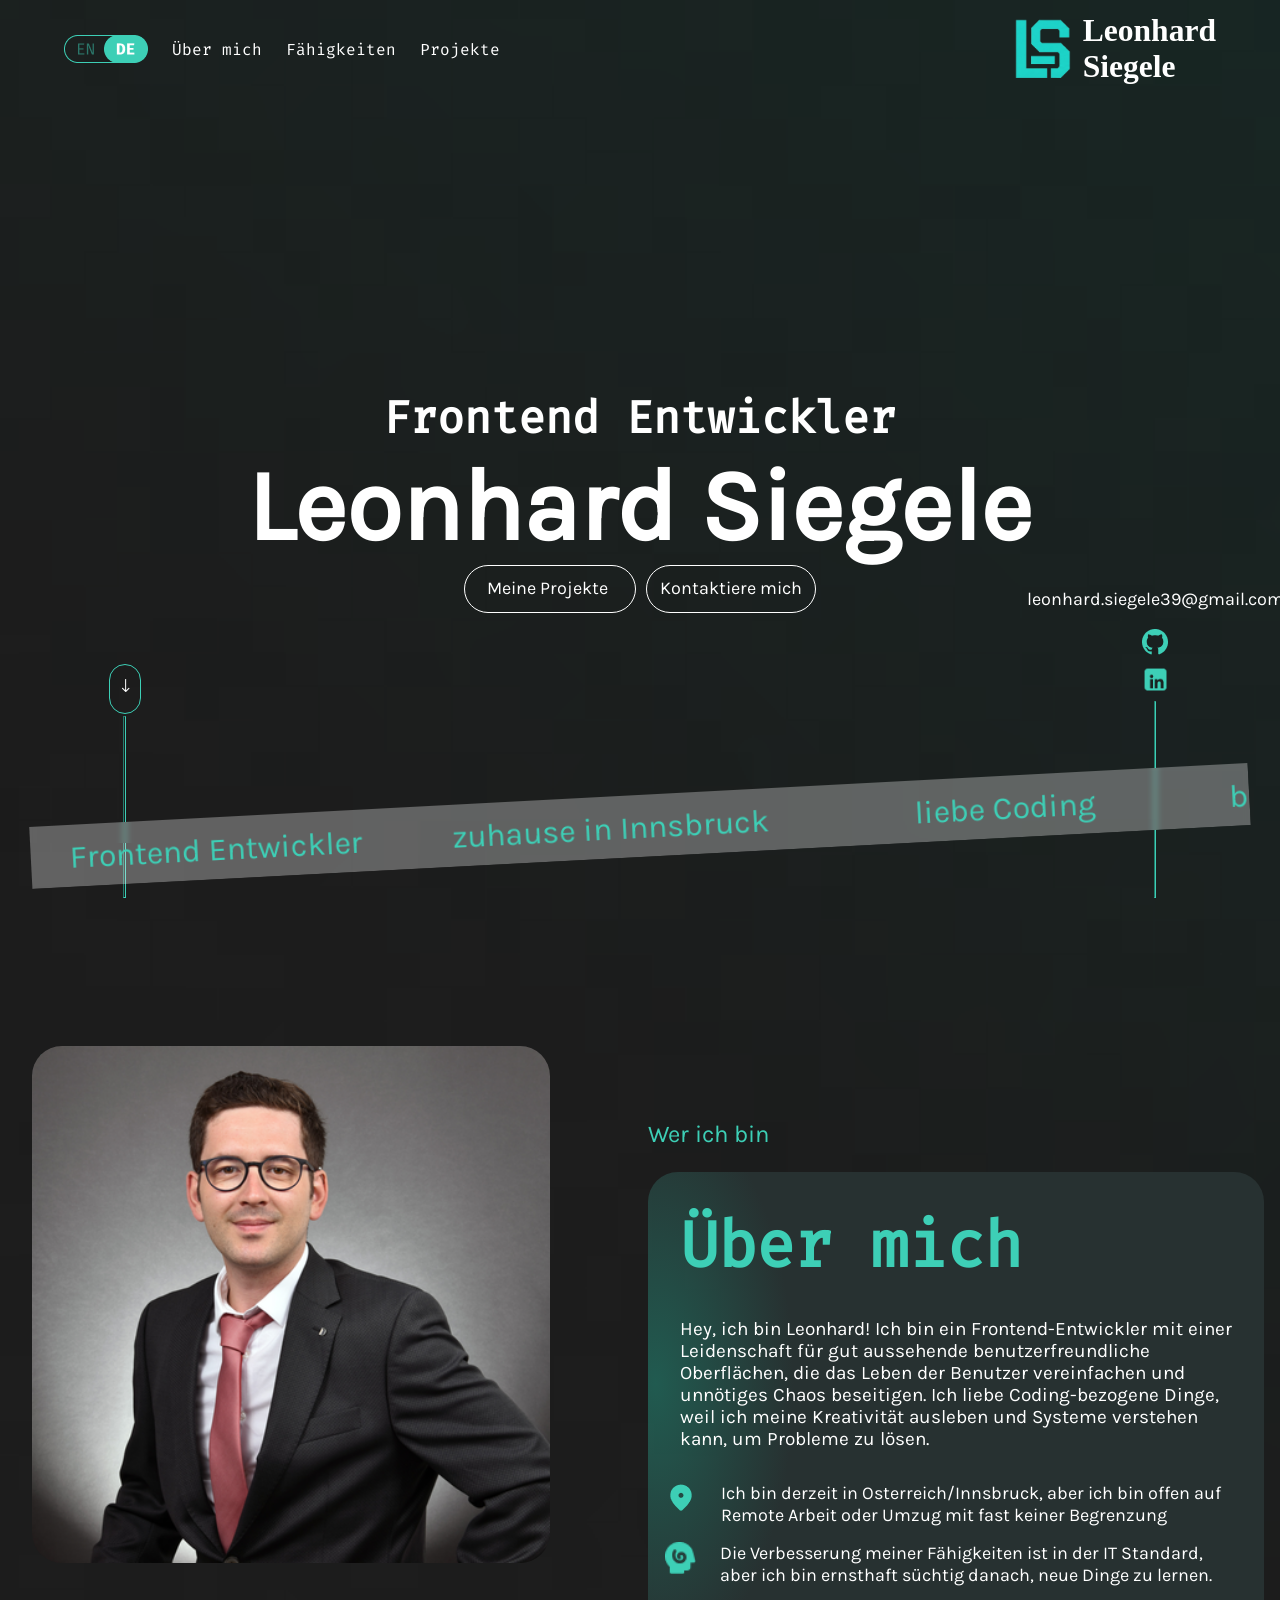
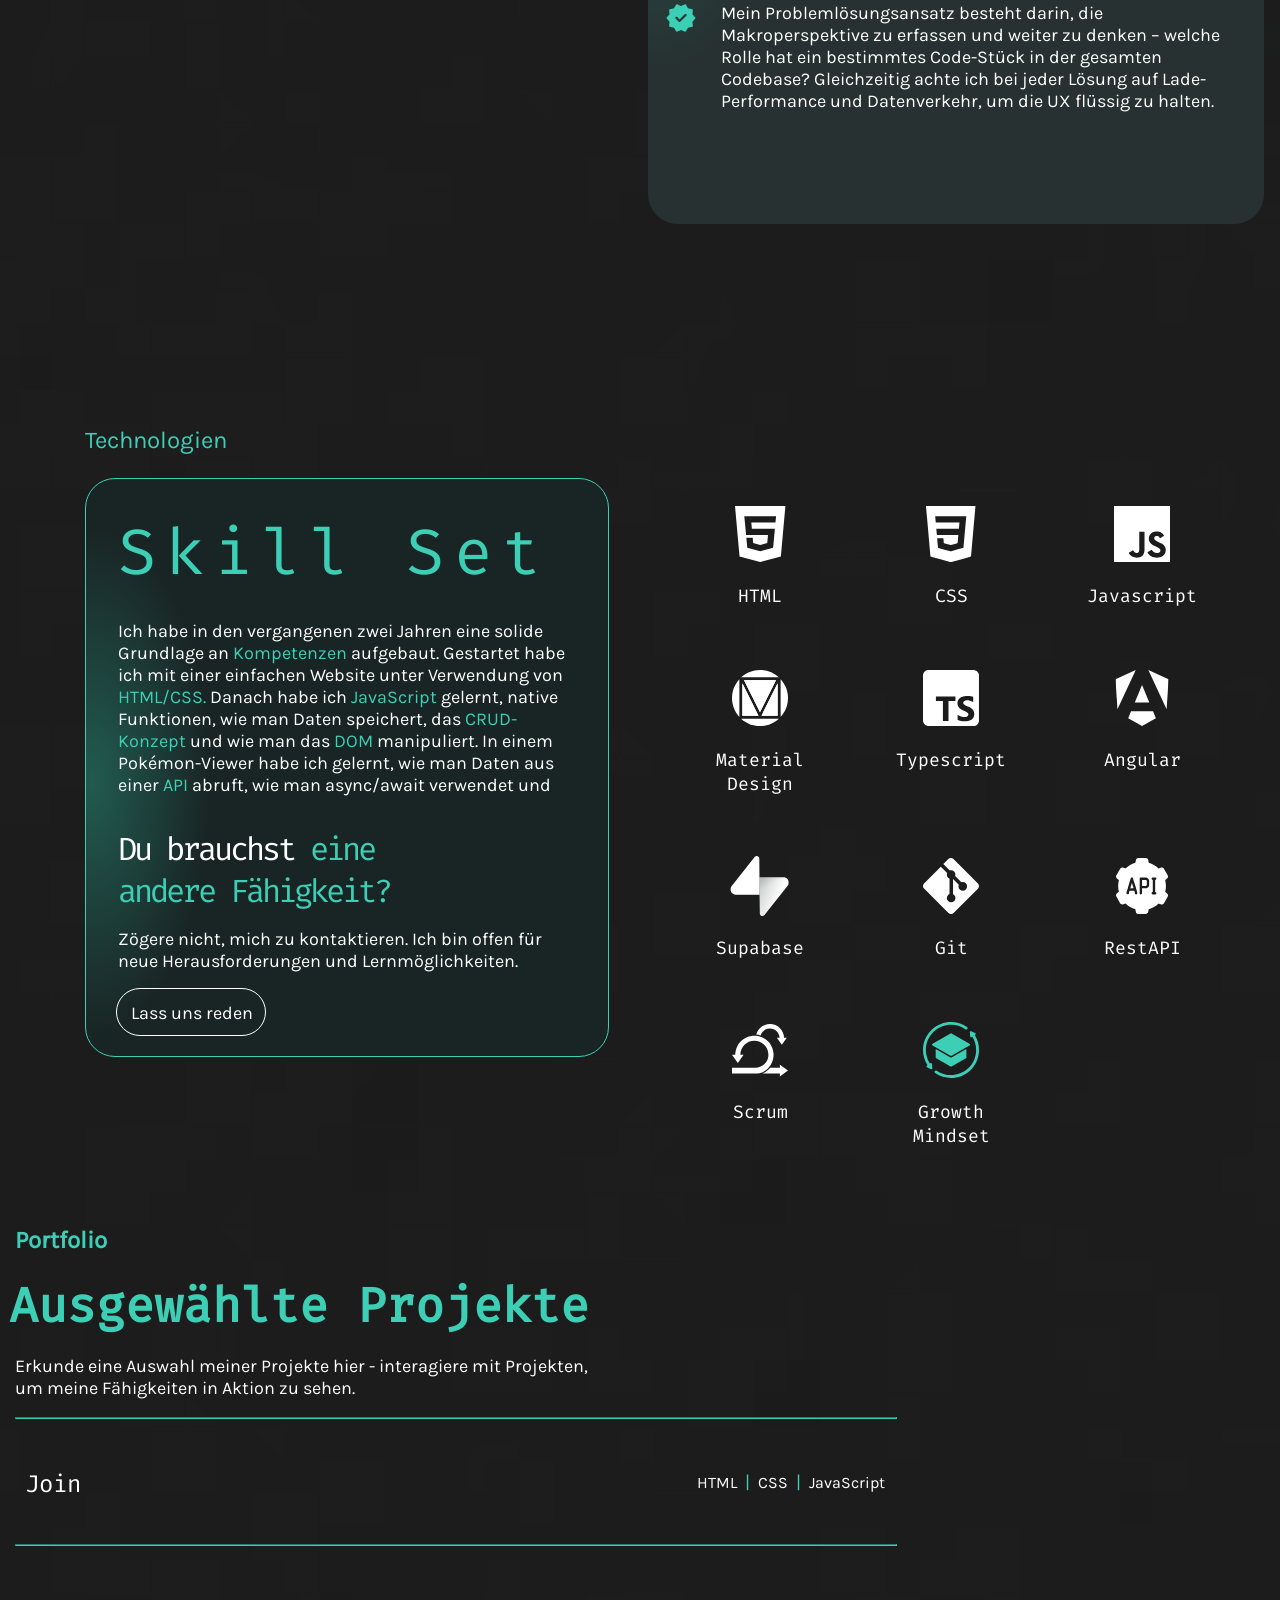
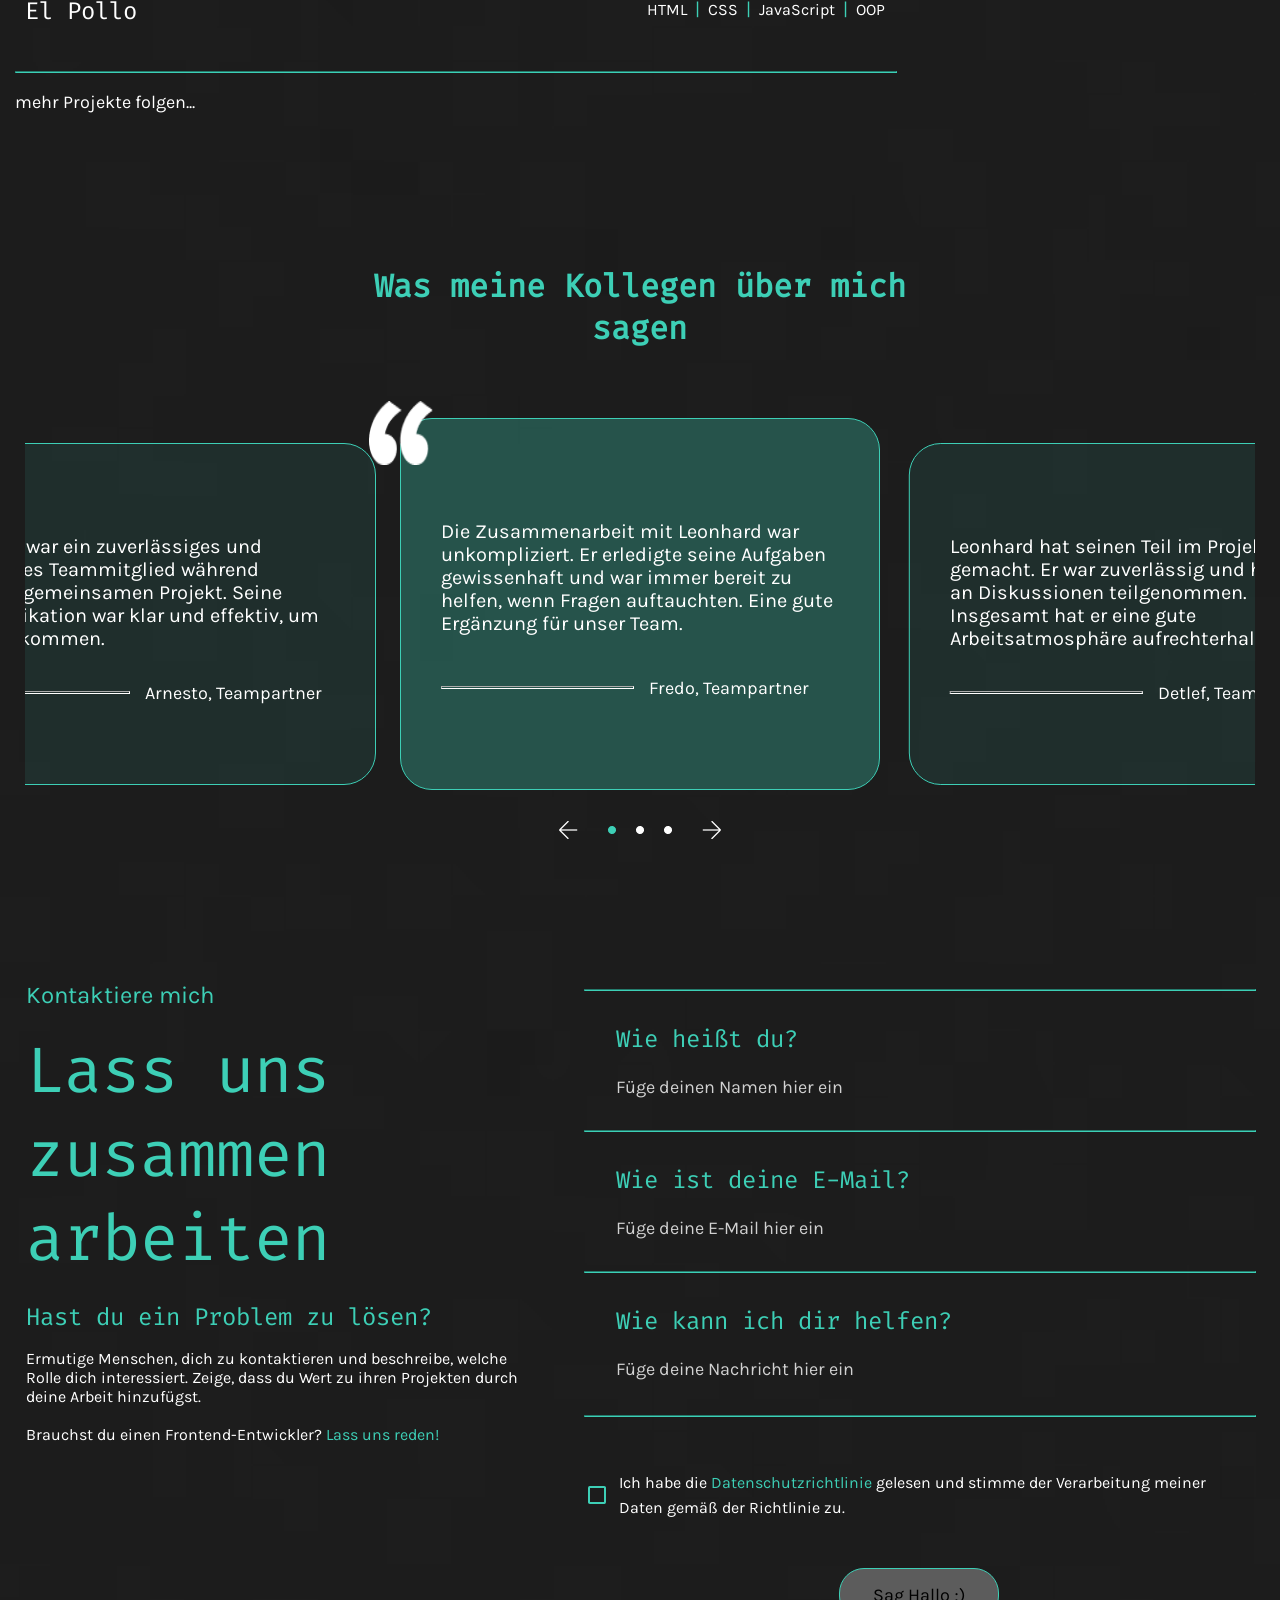
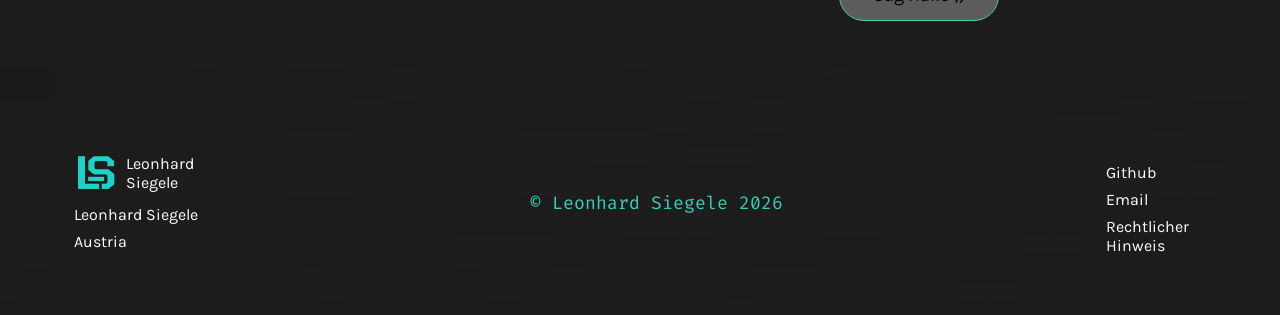
==== commit 5df389dd: "fine tuning/CSS Responsiv issues" ====
--- a/index.html
+++ b/index.html
@@ -55,7 +55,7 @@
                 <a href="#techSkillsSection" data-lang class="skills" href="">Skills<img src="./img/dot.png"></a>
                 <a href="#portfolioSection" data-lang class="projects" href="">Projects<img src="./img/dot.png"></a>
             </nav>
-            <div class="headLogo">
+            <div onclick="backToHome()" class="headLogo">
                 <img src="./img/final_filled.png">
                 <h3>Leonhard<br> Siegele</h3>
             </div>
@@ -189,14 +189,14 @@
             <div class="skillText">
                 <p class="skillTextHeadline">Skill Set</p>
                 <p class="skillTextParagraph" data-lang>In the past two years, I have built a solid foundation of
-                    competencies.
-                    I started with a simple website using HTML/CSS. After that, I learned JavaScript, native functions,
-                    how to store data, the CRUD concept, and how to manipulate the DOM.
-                    In a Pokémon Viewer, I learned how to fetch data from an API, how to use async/await, and how to
-                    check data traffic.
-                    In a team project, I learned login logic, auth, and Firebase integration. A jump-and-run game based
-                    on OOP was also included. And now I'm learning TypeScript, SCSS, Angular, N8N, and more.
-                    I also plan to learn Python for AI and backend development.</p>
+                    <mark>competencies.</mark>
+                    I started with a simple website using <mark>HTML/CSS.</mark> After that, I learned <mark>JavaScript</mark>, native functions,
+                    how to store data, the <mark>CRUD concept</mark>, and how to manipulate the <mark>DOM.</mark>
+                    In a Pokémon Viewer, I learned how to fetch data from an <mark>API</mark>, how to use async/await, and how to
+                    check <mark>data traffic.</mark>
+                    In a team project, I learned <mark>login logic, auth, and Firebase integration.</mark> A jump-and-run game based
+                    on <mark>OOP</mark> was also included. And now I'm learning <mark>TypeScript, SCSS, Angular, N8N, and more.
+                    I also plan to learn Python for AI and backend development.</mark></p>
                 <p class="secondHeadline" data-lang>You need <span>another skill?</span></p>
                 <p class="lastParagraph" data-lang>Feel free to contact me. I look forward to expanding on my previous
                     knowledge.
@@ -208,38 +208,38 @@
         </div>
         <div class="skillImages">
             <div class="skillImageHolder">
-                <div class="skillPackage"><img src="./img/HTML_SkillLogo.png" alt="HTML" class="skillLogo">
+                <div class="skillPackage"><img src="./img/html.svg" alt="HTML" class="skillLogo">
                     <p class="skillDescription">HTML</p>
                 </div>
-                <div class="skillPackage"><img src="./img/CSS_SkillLogo.png" alt="CSS" class="skillLogo">
+                <div class="skillPackage"><img src="./img/css.svg" alt="CSS" class="skillLogo">
                     <p class="skillDescription">CSS</p>
                 </div>
-                <div class="skillPackage"><img src="./img/JS_SkillLogo.png" alt="JS" class="skillLogo">
+                <div class="skillPackage"><img src="./img/js.svg" alt="JS" class="skillLogo">
                     <p class="skillDescription">Javascript</p>
                 </div>
-                <div class="skillPackage"><img src="./img/MaterialDesign_SkillLogo.png" alt="MaterialDesign"
+                <div class="skillPackage"><img src="./img/material.svg" alt="MaterialDesign"
                         class="skillLogo">
                     <p class="skillDescription">Material<br>Design</p>
                 </div>
-                <div class="skillPackage"><img src="./img/Typescript_SkillLogo.png" alt="Typescript" class="skillLogo">
+                <div class="skillPackage"><img src="./img/ts.svg" alt="Typescript" class="skillLogo">
                     <p class="skillDescription">Typescript</p>
                 </div>
-                <div class="skillPackage"><img src="./img/angular_SkillLogo.png" alt="Angular" class="skillLogo">
+                <div class="skillPackage"><img src="./img/angular.svg" alt="Angular" class="skillLogo">
                     <p class="skillDescription">Angular</p>
                 </div>
-                <div class="skillPackage"><img src="./img/supabase_SkillLogo.png" alt="supabase" class="skillLogo">
+                <div class="skillPackage"><img src="./img/supabase.svg" alt="supabase" class="skillLogo">
                     <p class="skillDescription">Supabase</p>
                 </div>
-                <div class="skillPackage"><img src="./img/git_SkillLogo.png" alt="Git" class="skillLogo">
+                <div class="skillPackage"><img src="./img/git.svg" alt="Git" class="skillLogo">
                     <p class="skillDescription">Git</p>
                 </div>
-                <div class="skillPackage"><img src="./img/restAPI_SkillLogo.png" alt="RestAPI" class="skillLogo">
+                <div class="skillPackage"><img src="./img/api.svg" alt="RestAPI" class="skillLogo">
                     <p class="skillDescription">RestAPI</p>
                 </div>
-                <div id="scrum" class="skillPackage"><img src="./img/scrum_SkillLogo.png" alt="Scrum" class="skillLogo">
+                <div id="scrum" class="skillPackage"><img src="./img/scrum.svg" alt="Scrum" class="skillLogo">
                     <p class="skillDescription">Scrum</p>
                 </div>
-                <div class="skillPackageMindset"><img src="./img/growth_Mindset_SkillLogo.png" alt="Growth Mindset"
+                <div class="skillPackageMindset"><img src="./img/growth.svg" alt="Growth Mindset"
                         class="skillLogo">
                     <div class="growthMindsetAddonDiv">
                         <img class="whiteArrowDown" src="./img/bubble_arrow.png">
@@ -336,11 +336,11 @@
             </div>
         </div>
         <div class="skipAria">
-            <img onclick="skipColleagues('left')" src="./img/arrow_Left.png">
+            <img class="skipArrowR" onclick="skipColleagues('left')" src="./img/arrow_Left.png">
             <img class="dot_türkis" src="./img/dot_türkis.png">
             <img class="dot_white" src="./img/dot_white.png">
             <img class="dot_white" src="./img/dot_white.png">
-            <img onclick="skipColleagues('right')" src="./img/arrow_Right.png">
+            <img class="skipArrow" onclick="skipColleagues('right')" src="./img/arrow_Right.png">
         </div>
     </div>
     </section>
@@ -409,8 +409,8 @@
         </div>
         <p class="footerText">© Leonhard Siegele 2026</p>
         <div class="links">
-            <a href="" class="link1"><img src="./img/dot.png">Github</a>
-            <a href="" class="link2"><img src="./img/dot.png">Email</a>
+            <a target="_blank" noopener noreferrer href="https://github.com/studyguy5" class="link1"><img src="./img/dot.png">Github</a>
+            <a href="mailto:leonhard.siegele39@gmail.com" class="link2"><img src="./img/dot.png">Email</a>
             <a href="./legal-notice.html" class="link3Floor" data-lang><img src="./img/dot.png">Legal Notice</a>
         </div>
     </section>
--- a/css/style.css
+++ b/css/style.css
@@ -70,10 +70,10 @@
     justify-content: space-between;
     align-items: center;
     height: 98px;
-    width: 100%;
+    width: 90%;
     margin: 0 auto;
     max-width: 1440px;
-    padding: 0px 24px;
+    /* padding: 0px 24px; */
     box-sizing: border-box;
     
 }
--- a/css/heroSection.css
+++ b/css/heroSection.css
@@ -182,7 +182,7 @@
 .sliderWrapper {
     display: flex;
     position: absolute;
-    max-width: calc(100vw - 20px);
+    max-width: calc(100vw - 60px);
     overflow-x:hidden;
     width: 100vw;
     bottom: 45px;
@@ -209,7 +209,7 @@
     background: none;
     border: none;
     cursor: pointer;
-    pointer-events:all;
+    /* pointer-events:all; */
     padding: 0;
     display: flex;
     align-items: center;
@@ -223,9 +223,8 @@
     height: 27px;
 }
 
-.linkedIn:hover {
-    content: url(../img/linkedIn_white.png);
-}
+
+
 .linkedIn:active{
     transform:scale(0.95);
 }
@@ -394,19 +393,21 @@
 .easterEggDiv {
     position: absolute;
     padding: 15px 5px;
-    gap:15px;
-    top: -95px;
+    gap:0px;
+    top: -105px;
     right: 28px;
-    width: 215px;
-    height: 105px;
+    width: 225px;
+    height: 115px;
     padding: 7px;
-    background-color: azure;
+    color:white;
+    background-color: rgb(32, 49, 46);
     border-top-right-radius: 25px;
     border-bottom-right-radius: 0px;
     border-bottom-left-radius: 25px;
-    border-top-left-radius: 0px;
+    border-top-left-radius: 25px;
     border: 1px solid green;
     display: none;
+    font-family: 'Karla', sans-serif;
     font-size: 16px;
     justify-content: center;
     text-orientation: upright;
@@ -417,19 +418,27 @@
 }
 
 
+
 .easterEggVisible{
     display:grid;
+    align-items: center;
     }
 
 .eastereggLink{
     display:flex;
     color:black;
+    padding: 5px 25px;
+    background-color: rgba(61, 207, 182, 1);
+    border-radius: 30px;
+    font-size: 16px;
+    font-family: 'Karla', sans-serif;
     text-decoration: none;
     justify-self: center;
     cursor:pointer;
 }
 .eastereggLink:hover{
-    color:rgba(61, 207, 182, 1);
+    /* color: rgb(251, 232, 70); */
+    outline:3px solid rgb(250, 232, 75);
 }
 
 .mailMobile {
--- a/css/techSkillSection.css
+++ b/css/techSkillSection.css
@@ -2,7 +2,7 @@
     display: flex;
     max-width: 1920px;
     margin: 12px 0px 60px 0px;
-    gap: 96px;
+    gap: 93px;
 }
 
 .headlineTechnologies {
@@ -106,13 +106,16 @@
 }
 
 .skillImageHolder{
-    display: flex;
-    flex-wrap: wrap;
+    display: grid;
+    grid-template-columns: repeat(3, 1fr);
     column-gap: 74px;
     row-gap: 40px;
     margin-top: 100px;
-    max-width: 610px;
-    
+    max-width: 610px;    
+}
+.skillTextParagraph mark{
+    background-color: transparent;
+    color: rgba(61, 207, 182, 1);
 }
 
 #scrum{
@@ -150,7 +153,7 @@
     display: block;
     position: absolute;
     top: -130px;
-    left: 75%;
+    left: 85%;
     transform: translateX(-50%);
 }
 
@@ -241,7 +244,7 @@
 }
 
 .skillTextParagraph::-webkit-scrollbar {
-    width: 4px;
+    width: 6px;
    
 }
 .skillTextParagraph::-webkit-scrollbar-thumb {
--- a/css/projectMaxViewcss.css
+++ b/css/projectMaxViewcss.css
@@ -114,6 +114,7 @@
     width: 24px;
     height: 24px;
     color: rgba(61, 207, 182, 1);
+    transition: 0.2s ease-in-out;
 }
 
 .projectImageDiv button:hover img {
@@ -146,5 +147,18 @@
     gap: 4px;
     font-family: 'Karla', sans-serif;
 }
+.projectLinks a img{
+    transition: 0.2s ease-in-out;
+}
+
+.projectLinks a:hover {
+    color: rgba(61, 207, 182, 1);
+    border: 1px solid rgba(61, 207, 182, 1);
+}
+
+.projectLinks a:hover img {
+    margin: -5px -5px 0px 5px;
+    transition: 0.2s ease-in-out;
+}
 
 
--- a/css/myColleaguesSection.css
+++ b/css/myColleaguesSection.css
@@ -179,6 +179,18 @@
     margin:0 auto;
     
 }
+.skipArrow:hover{
+    content:url(../img/arrow_horizontal_türkis.png);
+    /* transform:scale(0.9) */
+    width:40px;
+    height:35px;
+}
+.skipArrowR:hover{
+    content:url(../img/arrow_horizontal_türkis.png);
+    transform: rotateZ(180deg);
+    width:40px;
+    height:35px;
+}
 
 .dot_white {
     width: 8px;
--- a/css/contactMe_Section.css
+++ b/css/contactMe_Section.css
@@ -29,7 +29,9 @@
 
 .nameFieldWrapper{
     height:99px;
-    width:100%;
+    width:90%;
+    margin-left:32px;
+    
 }
 
 .nameField{
@@ -72,7 +74,9 @@
 
 .emailFieldWrapper{
     height:99px;
-    width:100%;
+    width:90%;
+    margin-left:32px;
+    margin-right:-32px;
 }
 
 .emailField{
@@ -129,10 +133,14 @@
     color:rgba(61, 207, 182, 1);
 }
 
-.helpWrapper{
+.helpContainer{
+    margin-left:32px;
+    width:90%;
+}
+/* .helpWrapper{
     height:99px;
     width:100%;
-}
+} */
 
 .helpInput{
     border:unset;
@@ -304,6 +312,7 @@
 
 .sendButton[disabled]{
     cursor: not-allowed;
+    color:black;
 }
 .sendButton:enabled{
     cursor: pointer;
--- a/css/footerSection.css
+++ b/css/footerSection.css
@@ -3,11 +3,13 @@
     display:flex;
     justify-content: space-between;
     align-items: end;
-    max-width:1248px;
+    max-width:1440px;
     width:90%;
     box-sizing: border-box;
     height:126px;
     margin-bottom:64px;
+    padding-left:10px;
+    padding-right:10px;
 }
 
 .logoNameDiv img{
--- a/responsiv/heroSectionResponsiv.css
+++ b/responsiv/heroSectionResponsiv.css
@@ -1,4 +1,4 @@
-@media(max-width:1010px){
+@media(max-width:1020px){
     .vright a:nth-child(5) {
         display: none;
     }
@@ -20,6 +20,9 @@
     .slider {
         height: 53px;
         gap: 15px;
+    }
+    .sliderWrapper{
+        width:calc(100vw - 30px);
     }
 
     .slider p {
--- a/responsiv/techSkillSectionResponsiv.css
+++ b/responsiv/techSkillSectionResponsiv.css
@@ -2,14 +2,15 @@
 @media(max-width:1250px) {
     .skillImageHolder {
         justify-content: start;
-        padding: 0px 10px;
-    }
-
-}
-
-@media(max-width:1096px) {
+        padding: 0px 15px 0px 0px;
+    }
+
+}
+
+@media(max-width:1145px) {
     .skillImageHolder {
         column-gap: 50px;
+        padding: 0px 20px 0px 0px;
     }
     .techSkillsSection {
         gap: 40px;
@@ -63,7 +64,7 @@
     }
 }
 
-@media(max-width:870px) {
+@media(max-width:886px) {
     .skillImages {
         row-gap: 15px;
         column-gap: 20px;
@@ -71,14 +72,12 @@
         width: 72%;
     }
     .skillTextHeadline{
-        font-size: 54px;
+        font-size: 50px;
     }
 }
 
 @media(max-width:820px) {
-    .skillImageHolder{
-        justify-content: space-between;
-    }
+    
     .techSkillsSection {
         display: block
     }
@@ -94,20 +93,11 @@
         height:fit-content;
     }
 }
-@media(max-width:707px){
-    .skillImageHolder{
-        justify-content: space-between;
-    }
-}
+
 
 @media(max-width:600px) {
     .skillText {
         height: fit-content;
-    }
-}
-@media(max-width:590px){
-    .skillImageHolder{
-        justify-content: space-around;
     }
 }
 
@@ -157,10 +147,9 @@
 @media(max-width:422px) {
     .techSkillsSection {
         margin: 12px 0px 120px 0px;
-        height: 1580px;
-    }
-    .skillImageHolder{
-        justify-content: space-between;
+        height: 1300px;
+    }
+    .skillImageHolder{
         width:78%;
     }
 }
@@ -168,7 +157,6 @@
     .skillImageHolder{
         min-width:unset;
         column-gap:27px;
-        justify-content: space-between;
         width:85%;
     }
     #scrum{
@@ -179,7 +167,7 @@
 @media(max-width:400px) {
     .techSkillsSection {
         margin: 12px 0px 120px 0px;
-        height: 1700px;
+        height: 1300px;
     }
 
     .skillTextParagraph {
@@ -198,25 +186,49 @@
 
 @media(max-width:395px){
     .techSkillsSection {
-        height: 1700px;
+        height: 1300px;
+    }
+    .skillImages{
+        margin:40px 5px;
+        width:90%;
+    }
+    .skillImageHolder{
+        min-width:unset;
+        column-gap:27px;
+        row-gap: 40px;
+    }
+    .skillPackage img{
+        width:45px;
+        height:45px;
     }
 }
 @media(max-width:360px){
     .techSkillsSection {
-        height: 1700px;
-    }
-}
-
-
-@media(max-width:340px) {
+        height: 1300px;
+    }
+}
+
+
+@media(max-width:350px) {
     .skillTextHeadline {
         font-size: 35px;
     }
     .techSkillsSection {
-        height: 1800px;
+        height: 1300px;
     }
     .skillImageHolder{
         padding: 0px 0px;
-        column-gap:10px;
+        column-gap:15px;
+    }
+    .skillDescription{
+        font-size:16px;
+    }
+}
+@media(max-width:330px){
+    .skillImages{
+        margin:40px 0px;
+    }
+    .skillImageHolder{
+        width:95%;
     }
 }
--- a/responsiv/projectMaxViewResponsiv.css
+++ b/responsiv/projectMaxViewResponsiv.css
@@ -215,7 +215,15 @@
 
 @media(max-width:430px) {
     .projectStack {
-        flex-wrap: wrap;
+        display: grid;
+        grid-template-columns: 1fr auto 1fr auto;
+        column-gap: 5px;
+        row-gap: 5px;
+        justify-items: center;
+        
+    }
+    .projectStack p{
+        margin:0px 30px 0px 5px;
     }
 
     .projectInfo {
--- a/responsiv/contactMe_SectionResponsiv.css
+++ b/responsiv/contactMe_SectionResponsiv.css
@@ -1,43 +1,58 @@
-
-@media(max-width:899px){
-    .Contact_mainTopic{
-        height:fit-content;
+@media(max-width:899px) {
+    .Contact_mainTopic {
+        height: fit-content;
     }
 }
 
-@media(max-width:820px){
-    .contact_Me_Section{
-        display:block;
-        height:1100px;
-        margin-top:100px;
-        margin-bottom:100px;
-    }
-    .contactDescriptionAria{
-        height:450px;
-        width:90%;
-        margin-bottom:64px;
+@media(max-width:820px) {
+    .contact_Me_Section {
+        display: block;
+        height: 1100px;
+        margin-top: 100px;
+        margin-bottom: 100px;
     }
 
-    .contact_FormAria{
-        width:98%;
-        padding-left:10px;
-        padding-right:10px;
+    .contactDescriptionAria {
+        height: 450px;
+        width: 90%;
+        margin-bottom: 64px;
+    }
+
+    .contact_FormAria {
+        width: 98%;
+        padding-left: 10px;
+        padding-right: 10px;
         box-sizing: border-box;
-        height:unset
+        height: unset
     }
-    .Contact_mainTopic{
+
+    .Contact_mainTopic {
         font-size: 56px;
     }
 }
 
-@media(max-width:380px){
-    .contactDescriptionAria{
-        height:500px;
+@media(max-width:380px) {
+    .contactDescriptionAria {
+        height: 500px;
     }
 }
 
-@media(max-width:350px){
-    .emailField{
+@media(max-width:350px) {
+    .emailField {
         letter-spacing: -2px;
     }
+
+    .nameFieldWrapper {
+        margin-left: 22px;
+    }
+    .emailFieldWrapper {
+        margin-left: 22px;
+    }
+    .helpContainer{
+        margin-left: 22px;
+    }
+    .contact_Me_Section{
+        width:100%;
+        height:1200px;
+    }
 }
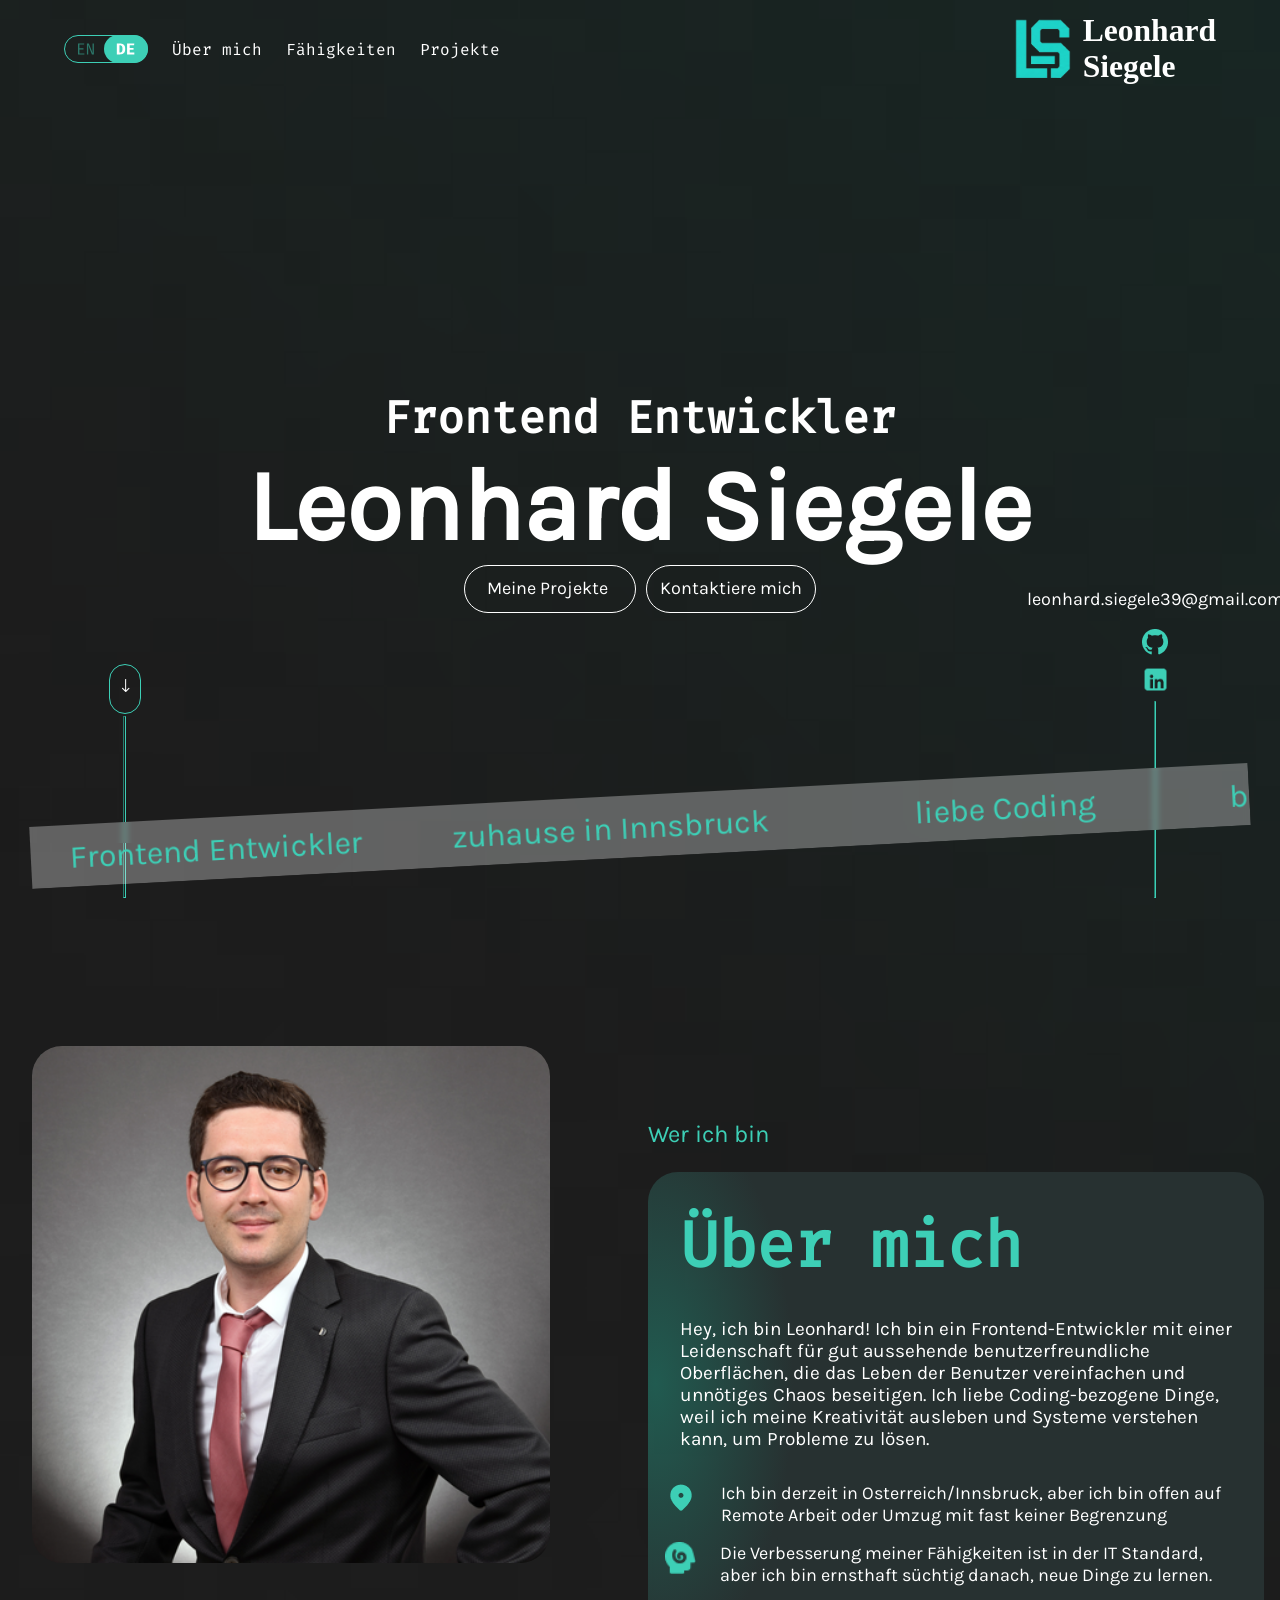
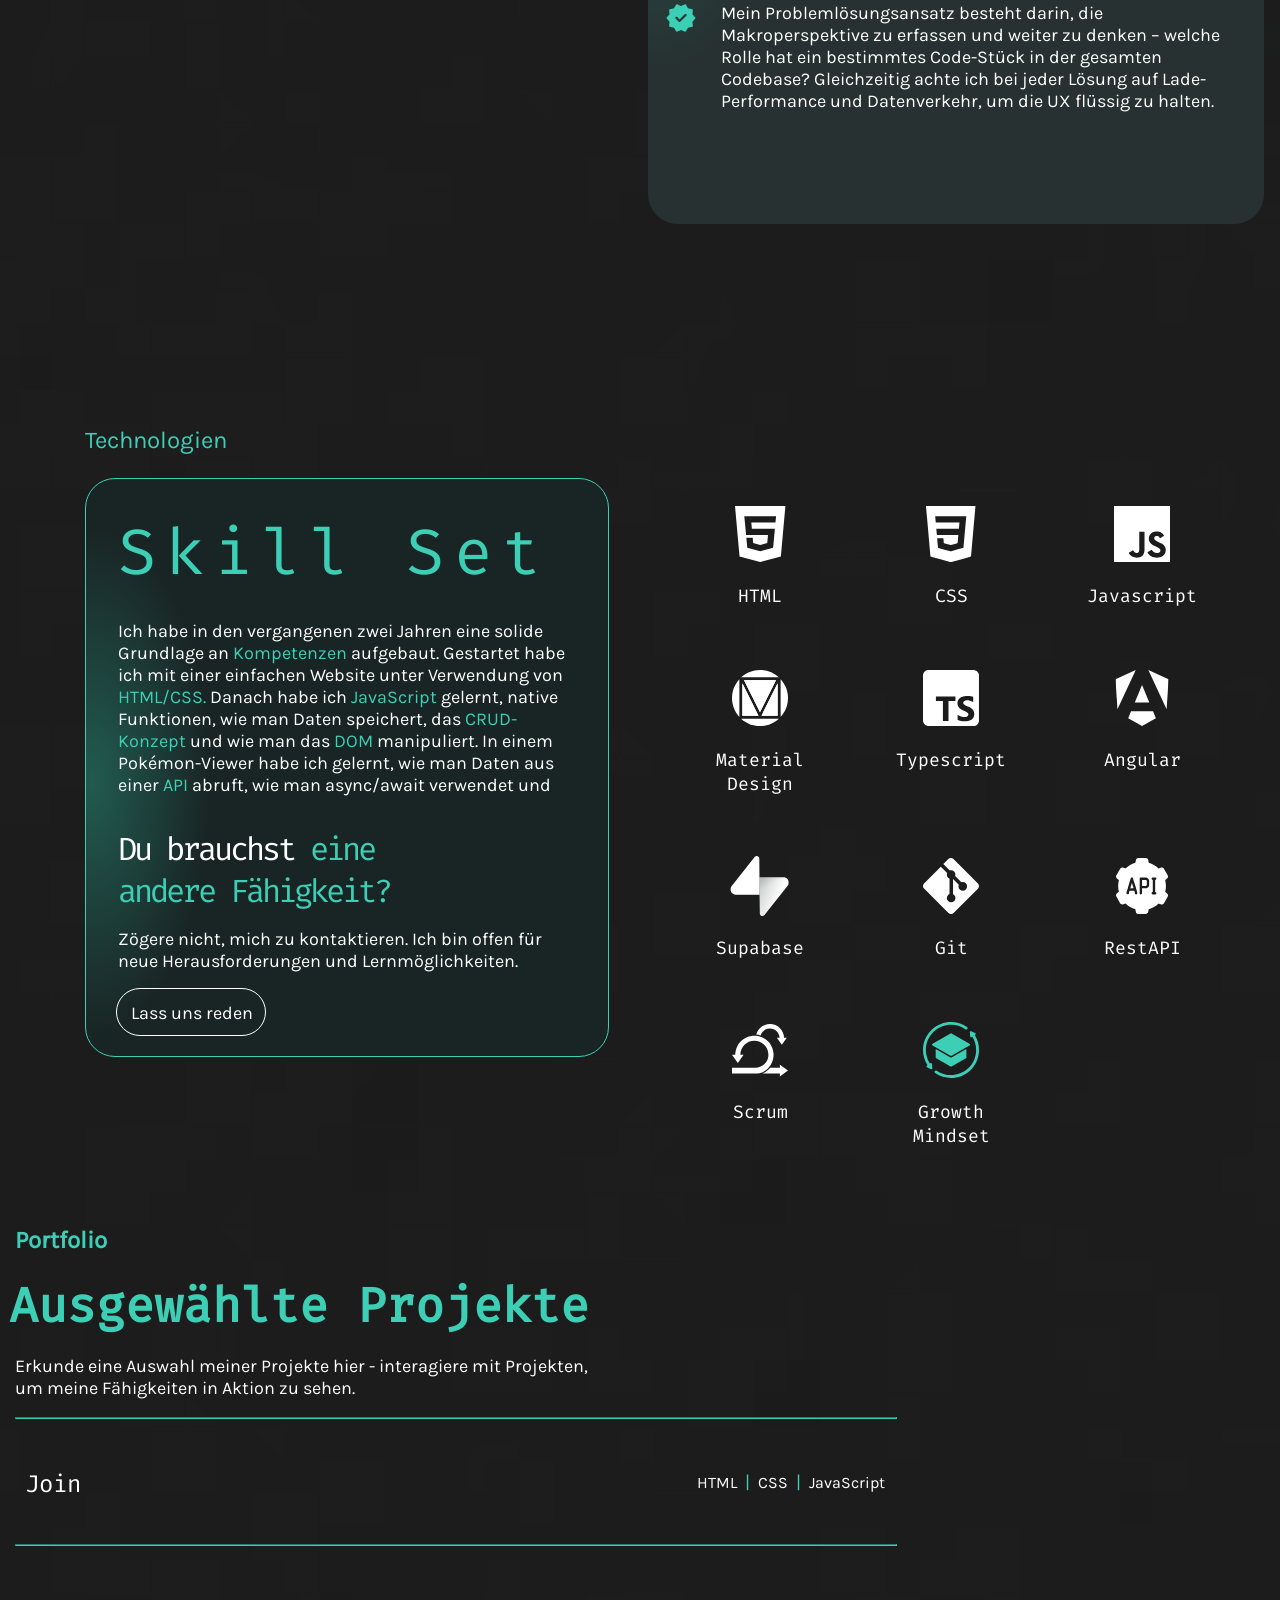
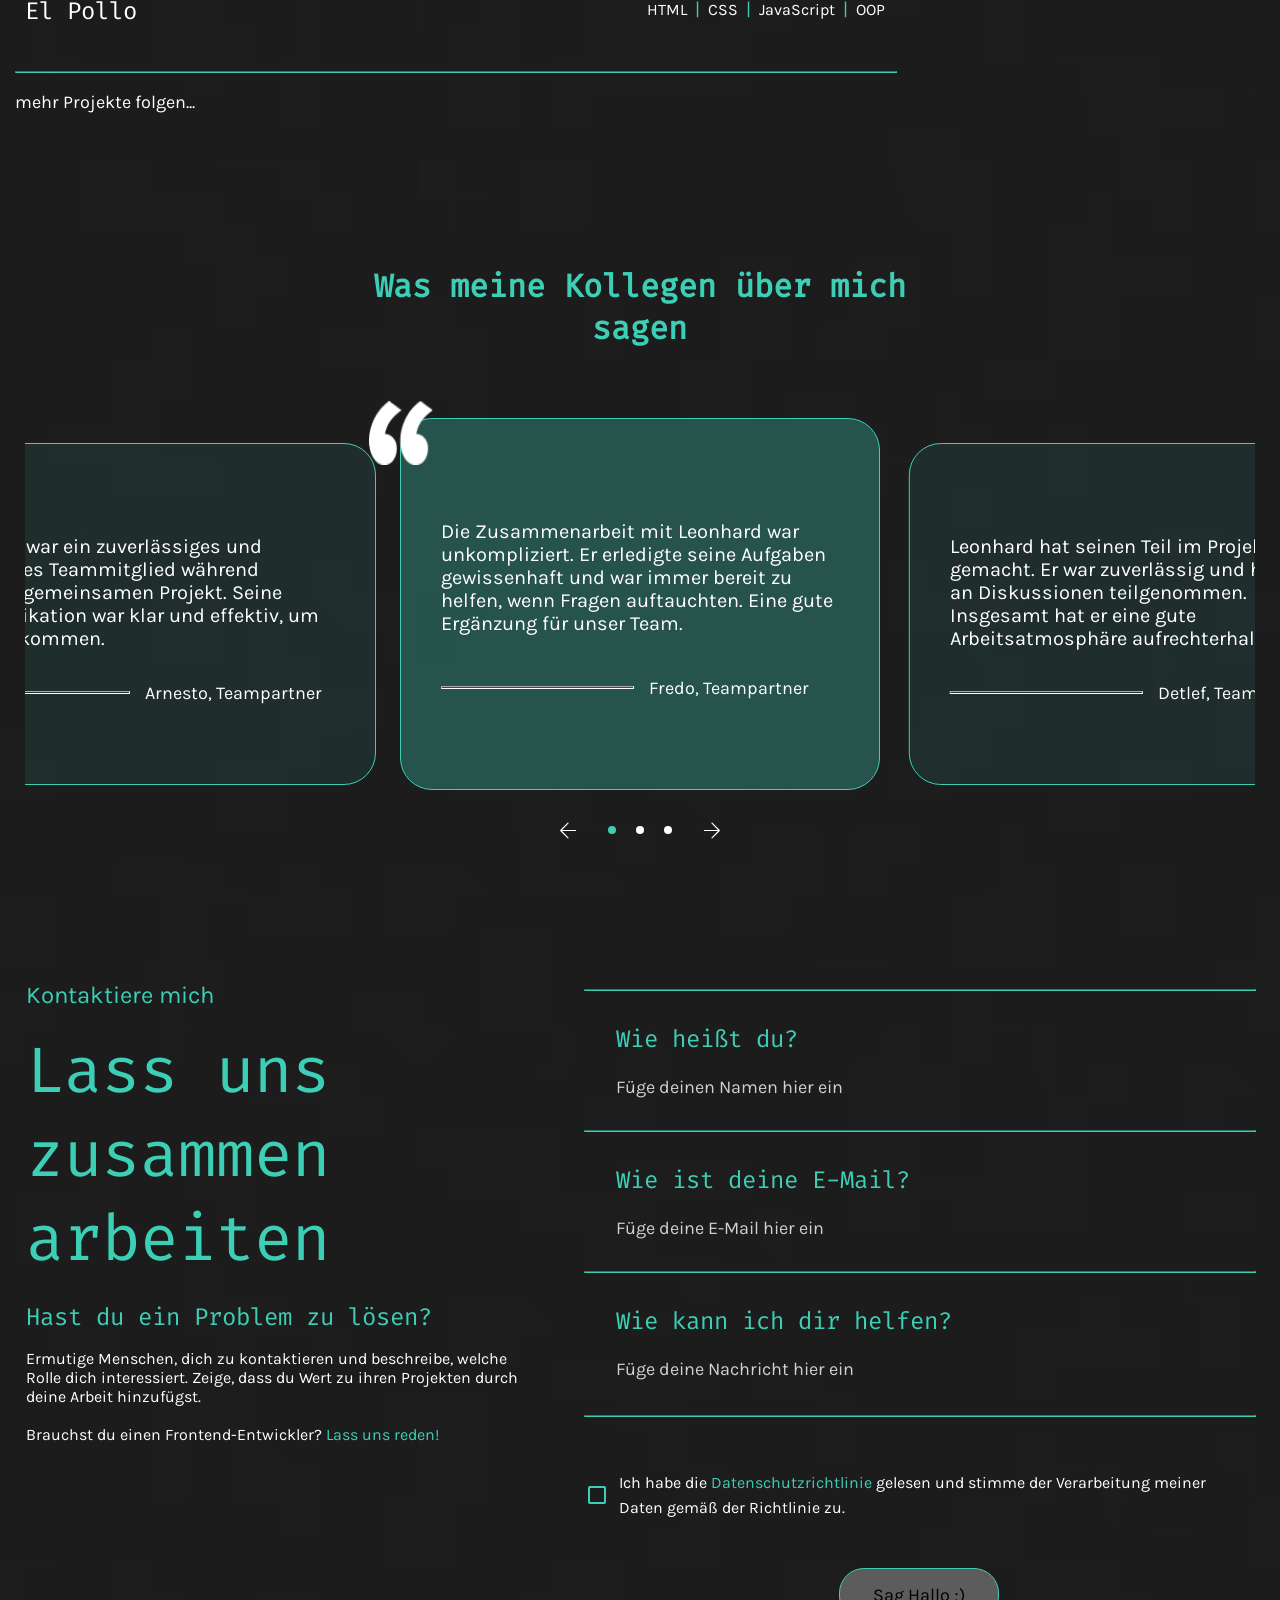
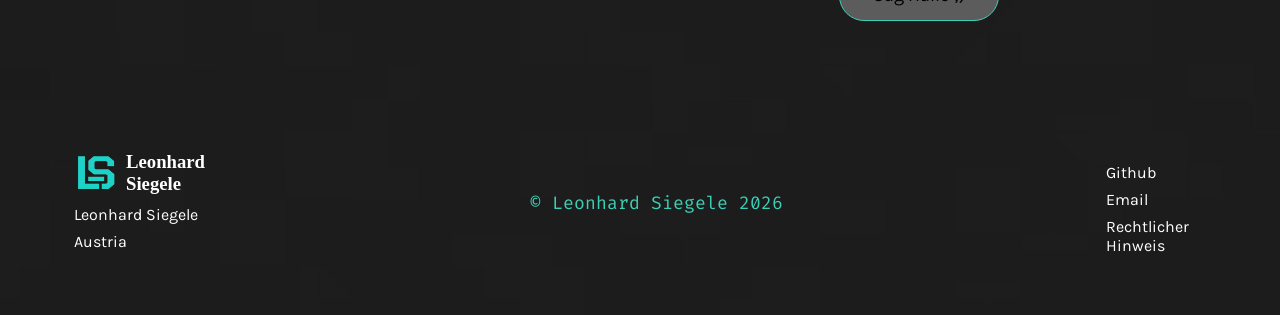
==== commit 525ab76c: "improve CSS/gramatic in text" ====
--- a/index.html
+++ b/index.html
@@ -30,7 +30,7 @@
 
     <header class="headfullsize">
         <div class="headcontent">
-            <div class="logoMobile"><img src="./img/final_filled.png">Leonhard Siegele</div>
+            <div onclick="backToHome()" class="logoMobile"><img src="./img/final_filled.png">Leonhard Siegele</div>
             <div id="nav-icon1">
                 <span></span>
                 <span></span>
@@ -44,13 +44,13 @@
                 <a onclick="toggleBurgerMenu()" data-lang class="link3M" href="#portfolioSection">Projects<img
                         src="./img/dot.png"></a>
                 <div onclick="toggleBurgerMenu()" class="imgWrapper">
-                    <img class="languageMobile" src="./img/english.png">
-                    <img class="languageMobile_Hover" src="./img/english_hover.png">
+                    <img class="languageMobile" src="./img/english.svg">
+                    <img class="languageMobile_Hover" src="./img/english_hover.svg">
                 </div>
             </div>
             <nav class="headNavbar">
-                <img class="language" src="./img/english.png">
-                <img class="language_Hover" src="./img/english_hover.png">
+                <img class="language" src="./img/english.svg">
+                <img class="language_Hover" src="./img/english_hover.svg">
                 <a href="#aboutMeSection" data-lang class="About" href="">About me<img src="./img/dot.png"></a>
                 <a href="#techSkillsSection" data-lang class="skills" href="">Skills<img src="./img/dot.png"></a>
                 <a href="#portfolioSection" data-lang class="projects" href="">Projects<img src="./img/dot.png"></a>
@@ -336,11 +336,15 @@
             </div>
         </div>
         <div class="skipAria">
-            <img class="skipArrowR" onclick="skipColleagues('left')" src="./img/arrow_Left.png">
-            <img class="dot_türkis" src="./img/dot_türkis.png">
-            <img class="dot_white" src="./img/dot_white.png">
-            <img class="dot_white" src="./img/dot_white.png">
-            <img class="skipArrow" onclick="skipColleagues('right')" src="./img/arrow_Right.png">
+            <div class="skipBoxL">
+            <img class="skipArrowL" onclick="skipColleagues('left')" src="./img/arrow_left.svg">
+            </div>
+            <img class="dot_türkis" src="./img/türkis_dot.svg">
+            <img class="dot_white" src="./img/dot.svg">
+            <img class="dot_white" src="./img/dot.svg">
+            <div class="skipBoxR">
+            <img class="skipArrowR" onclick="skipColleagues('right')" src="./img/arrow_right.svg">
+            </div>
         </div>
     </div>
     </section>
@@ -400,9 +404,9 @@
     </section>
     <section class="footerSection" id="footerSection">
         <div class="logoNameDiv">
-            <div class="logo">
+            <div onclick="backToHome()" class="logo">
                 <img src="./img/final_filled.png">
-                Leonhard<br> Siegele
+                <h3>Leonhard<br> Siegele</h3>
             </div>
             <p class="logoName">Leonhard Siegele</p>
             <p class="location">Austria</p>
--- a/css/style.css
+++ b/css/style.css
@@ -39,10 +39,19 @@
     display: none;
 }
 
+.logoMobile:hover {
+    cursor: pointer;
+    -webkit-text-stroke: 0.3px white;
+    -webkit-text-fill-color: black;
+}
+.logoMobile:hover img {
+    cursor: pointer;
+    content: url(../img/final_unfilled.png);
+}
+
 .headLogo {
     display: flex;
     align-items: center;
-    /* font-family: 'FiraCode', sans-serif; */
     color: white;
     font-size: 27px;
     gap: 8px;
@@ -55,7 +64,6 @@
 
 .headLogo:hover h3 {
     cursor: pointer;
-    /* font-family: 'FiraCode', sans-serif; */
     -webkit-text-stroke: 0.3px white;
     -webkit-text-fill-color: black;
 }
--- a/css/myColleaguesSection.css
+++ b/css/myColleaguesSection.css
@@ -179,15 +179,43 @@
     margin:0 auto;
     
 }
-.skipArrow:hover{
-    content:url(../img/arrow_horizontal_türkis.png);
-    /* transform:scale(0.9) */
+.skipBoxL{
+    width:40px;
+    height:35px;
+    /* transition: 1s ease-in-out; */
+    cursor: pointer;
+}
+.skipBoxR{
+    width:40px;
+    height:35px;
+    /* transition: 1s ease-in-out; */
+    cursor: pointer;
+}
+
+
+.skipArrowL{
+    width:40px;
+    height:35px;
+    transition: 0.2s ease-in-out;
+    cursor: pointer;
+}
+.skipArrowR{
+    width:40px;
+    height:35px;
+    transition: 0.2s ease-in-out;
+    cursor: pointer;
+}
+.skipArrowL:hover{
+    content:url(../img/arrow_leftTürkisCentered.svg);
+    transition: 0.2s ease-in-out;
+    margin-left:-5px;
     width:40px;
     height:35px;
 }
 .skipArrowR:hover{
-    content:url(../img/arrow_horizontal_türkis.png);
-    transform: rotateZ(180deg);
+    content:url(../img/arrow_rightTürkisCentered.svg);
+    transition: 0.2s ease-in-out;
+    margin-left:5px;
     width:40px;
     height:35px;
 }
--- a/css/contactMe_Section.css
+++ b/css/contactMe_Section.css
@@ -172,7 +172,7 @@
     font-size: 16px;
     font-family: 'Karla', sans-serif;
     color:rgba(61, 207, 182, 1);
-    background-color: rgb(117 114 114 / 20%);
+    background-color: rgb(32, 49, 46);
     font-weight:bold;
     transition: 0.5s ease-in-out
 }
--- a/css/footerSection.css
+++ b/css/footerSection.css
@@ -1,99 +1,111 @@
-
-.footerSection{
-    display:flex;
+.footerSection {
+    display: flex;
     justify-content: space-between;
     align-items: end;
-    max-width:1440px;
-    width:90%;
+    max-width: 1440px;
+    width: 90%;
     box-sizing: border-box;
-    height:126px;
-    margin-bottom:64px;
-    padding-left:10px;
-    padding-right:10px;
+    height: 126px;
+    margin-bottom: 64px;
+    padding-left: 10px;
+    padding-right: 10px;
 }
 
-.logoNameDiv img{
-    width:44px;
-    height:54px;
-    margin-right:8px;
+
+.logoNameDiv img {
+    width: 44px;
+    height: 54px;
+    margin-right: 8px;
 }
 
-.logo{
-    display:flex;
+.logo {
+    display: flex;
     align-items: center;
-    width:132px;
-    height:48px;
-    font-family: 'Karla', sans-serif;
+    width: 132px;
+    height: 48px;
+}
+.logo h3{
+    margin:0px;
 }
 
-.links{
-    height:88px;
-    width:100px;
+.logo:hover img {
+    cursor: pointer;
+    content: url(../img/final_unfilled.png);
+}
+
+.logo:hover {
+    cursor: pointer;
+    -webkit-text-stroke: 0.3px white;
+    -webkit-text-fill-color: black;
+}
+
+
+.links {
+    height: 88px;
+    width: 100px;
     text-align: start;
 }
 
-.links a{
-    display:block;
-    color:white;
+.links a {
+    display: block;
+    color: white;
     text-decoration: none;
     margin-bottom: 8px;
     font-size: 16px;
     font-family: 'Karla', sans-serif;
 }
 
-.links img{
-    display:none;
-    width:8px;
-    height:8px;
+.links img {
+    display: none;
+    width: 8px;
+    height: 8px;
 }
 
 .links a:hover {
-    display:flex;
+    display: flex;
     justify-content: center;
     align-items: center;
-    color:rgba(61, 207, 182, 1);
+    color: rgba(61, 207, 182, 1);
 }
 
-.link1:hover img{
-    display:flex;
-    margin-left:-66px;
-    margin-right:8px;
+.link1:hover img {
+    display: flex;
+    margin-left: -66px;
+    margin-right: 8px;
 }
 
-.link2:hover img{
-    display:flex;
-    margin-left:-74px;
-    margin-right:8px;
+.link2:hover img {
+    display: flex;
+    margin-left: -74px;
+    margin-right: 8px;
 }
 
-.link3Floor:hover img{
-    display:flex;
-    margin-left:-27px;
-    margin-right:8px;
+.link3Floor:hover img {
+    display: flex;
+    margin-left: -27px;
+    margin-right: 8px;
 }
 
-.logoNameDiv{
-    color:white;
+.logoNameDiv {
+    color: white;
 }
 
-.footerTextMobile{
-    display:none;
+.footerTextMobile {
+    display: none;
     margin: 0px 0px 36px 0px;
     font-size: 18px;
     color: rgba(61, 207, 182, 1);
 }
 
-.logoNameDiv p{
+.logoNameDiv p {
     margin: 8px 0px 0px 0px;
     font-size: 16px;
     font-family: 'Karla', sans-serif;
 }
 
-.footerText{
+.footerText {
     margin: 0px 0px 36px 0px;
     font-size: 18px;
     font-family: 'FiraCode', sans-serif;
-    color:rgba(61, 207, 182, 1);
-}
-
-
+    color: rgba(61, 207, 182, 1);
+}
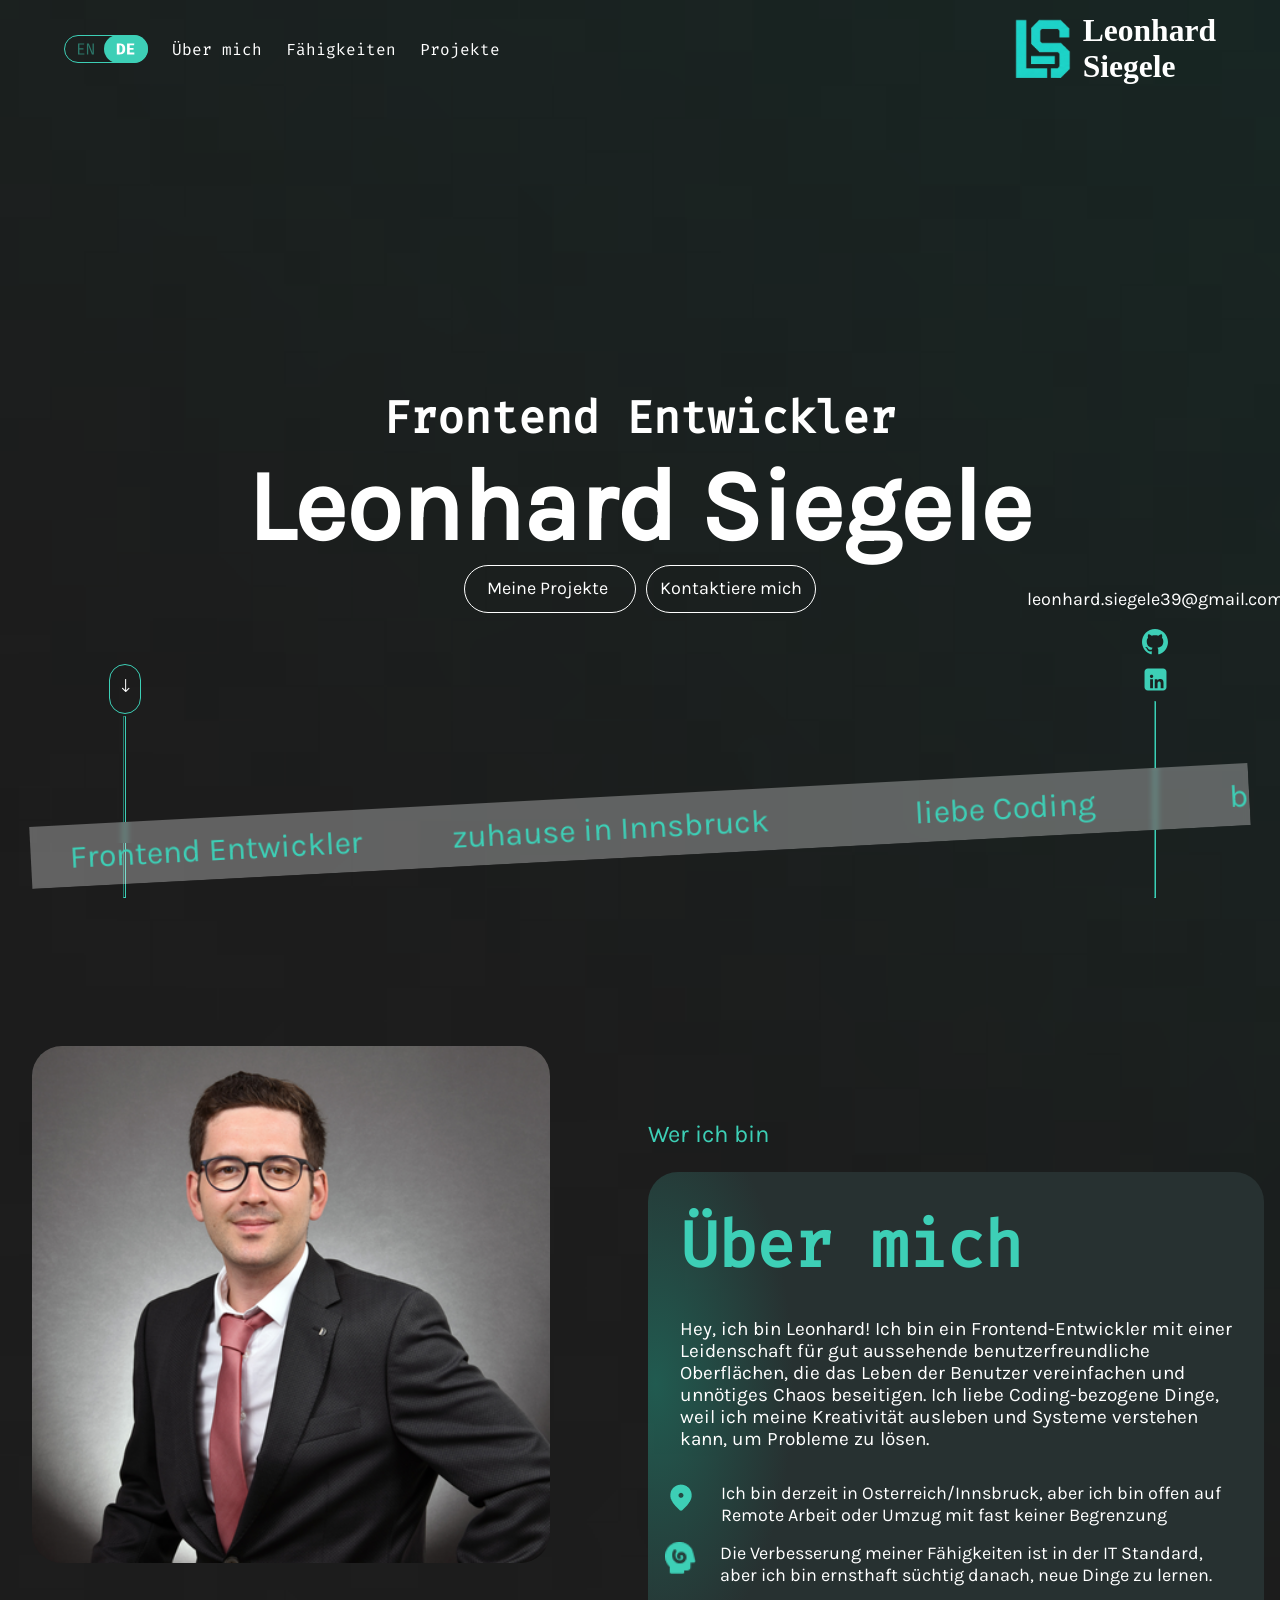
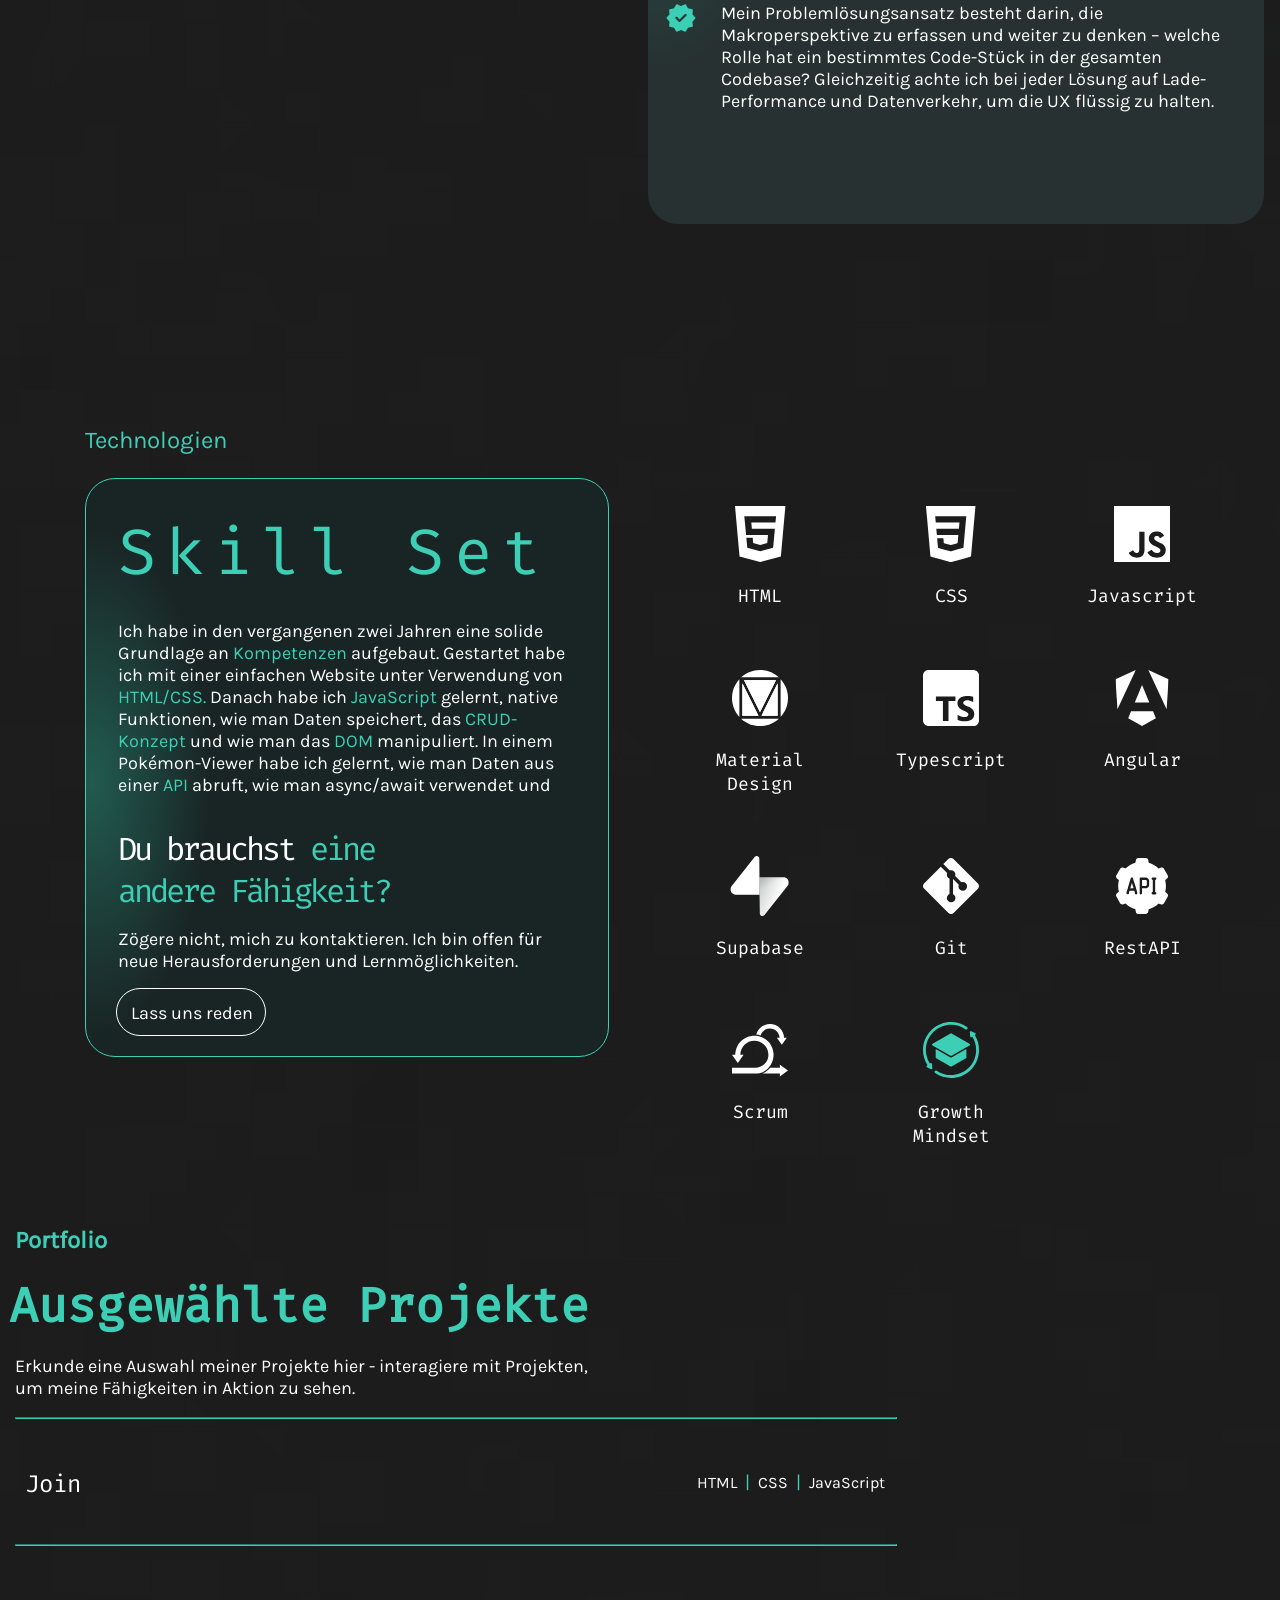
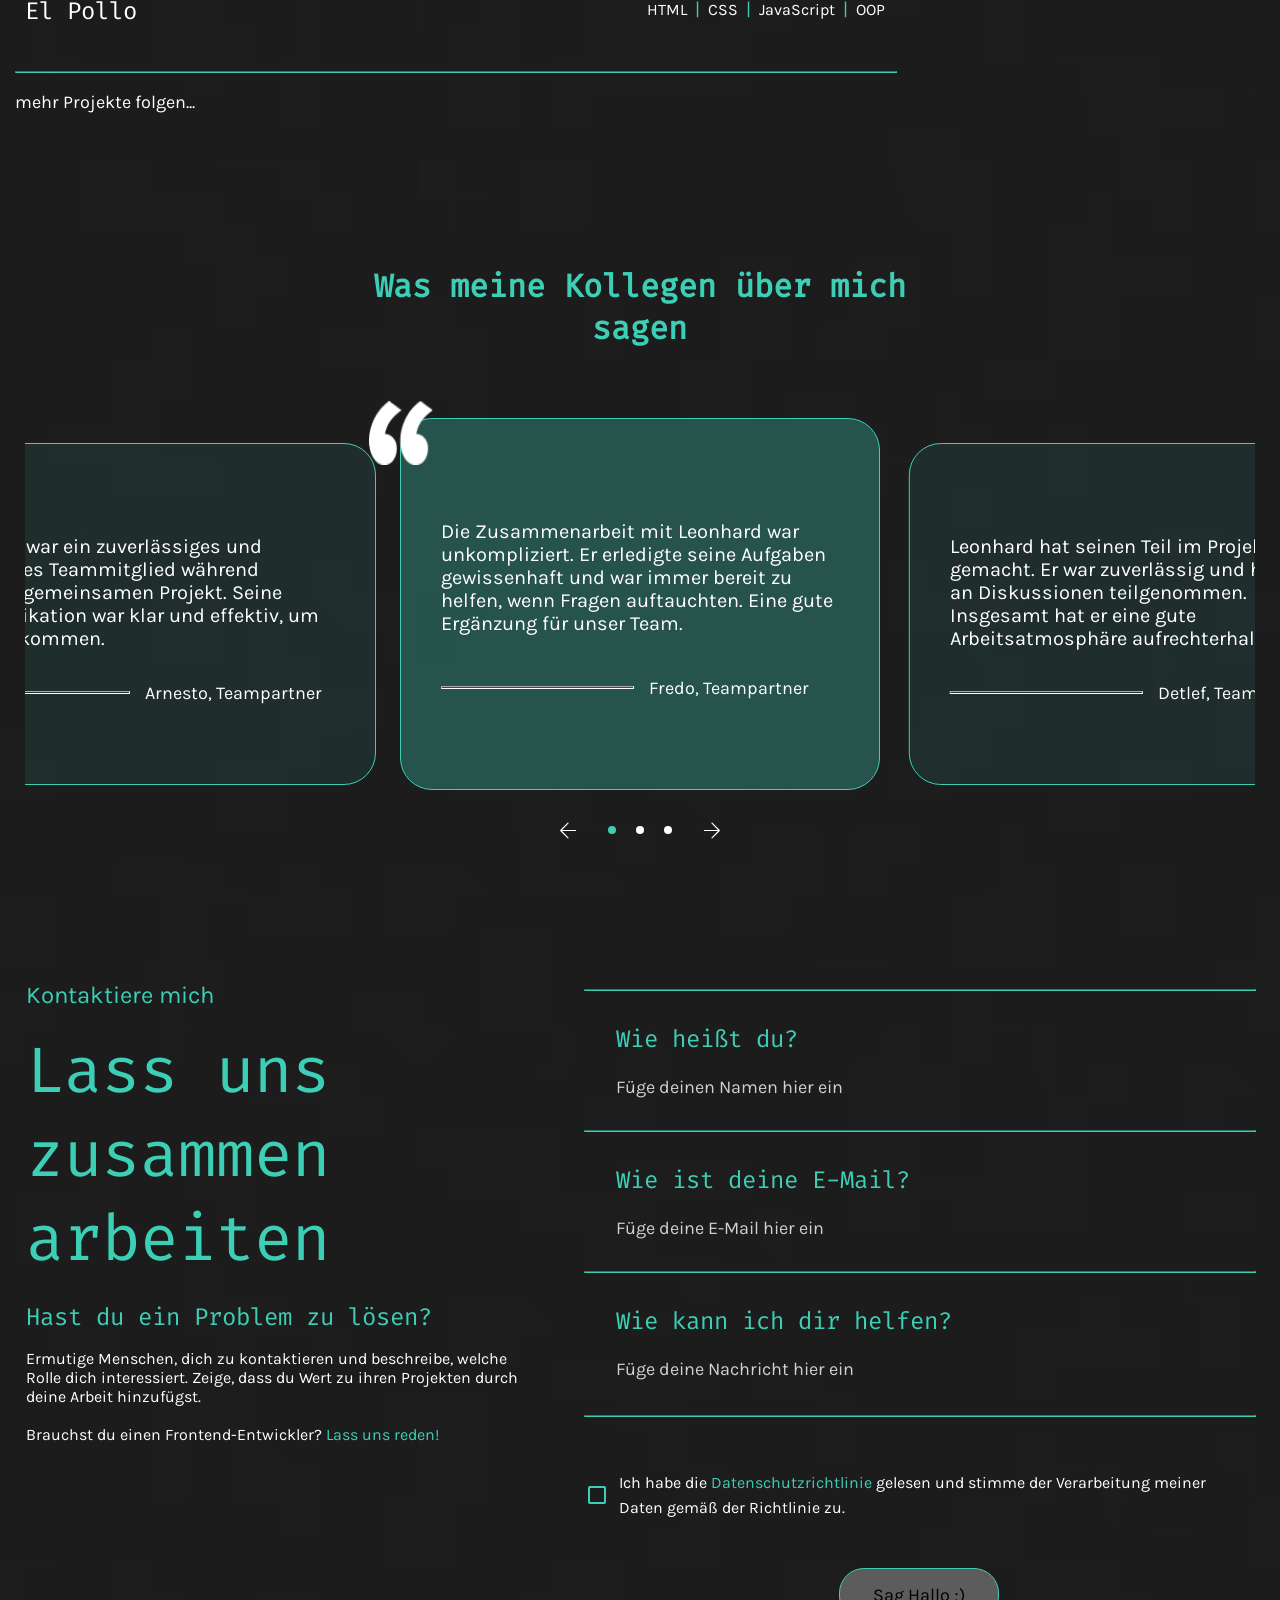
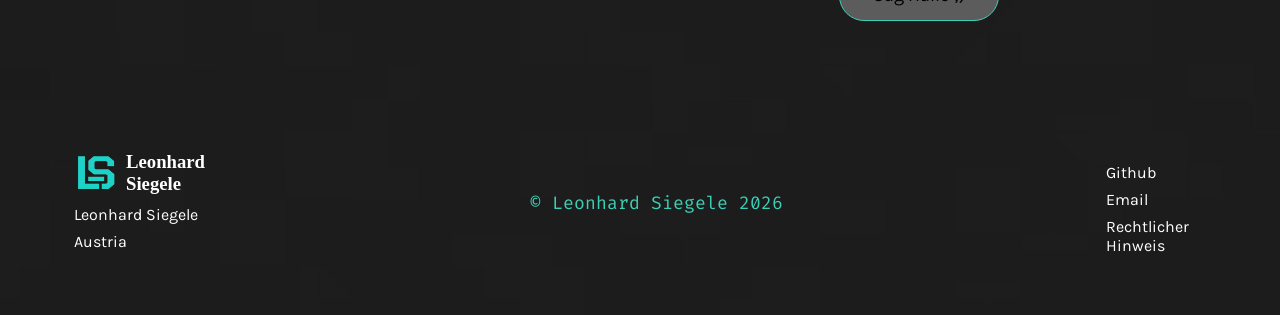
==== commit 407fff09: "implemented missing dots" ====
--- a/index.html
+++ b/index.html
@@ -30,7 +30,7 @@
 
     <header class="headfullsize">
         <div class="headcontent">
-            <div onclick="backToHome()" class="logoMobile"><img src="./img/final_filled.png">Leonhard Siegele</div>
+            <div onclick="backToHome()" class="logoMobile"><img src="./img/final_filled.png"></div>
             <div id="nav-icon1">
                 <span></span>
                 <span></span>
@@ -77,18 +77,18 @@
         <div class="verticalDiv">
             <div class="vleft">
                 <div class="firstFrame"><img class="secondFrame" src="./img/white_arrowDown_itself.png"></div>
-
                 <hr>
             </div>
             <div class="vright">
                 <hr>
                 <div class="linkedIn">
-                    <img src="./img/linkedIn_türkis.png">
+                    <img class="linkedInIcon" src="./img/linkedIn_türkis.svg">
+                    <img class="linkedInDot" src="./img/dot.png">
                 </div>
                 <a class="githubATag" href="https://github.com/studyguy5" target="_blank" rel="noopener noreferrer"><img
-                        class="githubLogo" src="./img/github_türkis.png"></a>
+                        class="githubLogo" src="./img/github_türkis.svg"><img class="githubDot" src="./img/dot.png"></a>
                 <a href="mailto:leonhard.siegele39@gmail.com"><img class="mailMobile"
-                        src="./img/mail_türkis_mobile.png"></a>
+                        src="./img/mail.svg"></a>
                 <a href="mailto:leonhard.siegele39@gmail.com">leonhard.siegele39@gmail.com</a>
             </div>
         </div>
--- a/css/heroSection.css
+++ b/css/heroSection.css
@@ -195,7 +195,13 @@
 }
 
 .githubLogo:hover {
-    content: url(../img/Github.png);
+    content: url(../img/github_white.svg);
+}
+
+.githubLogo:hover ~ .githubDot{
+    display:block;
+    position:absolute;
+    left:32.8px;
 }
 .githubATag{
     display: flex;
@@ -218,7 +224,7 @@
     height: 27px;
 }
 
-.linkedIn img {
+.linkedInIcon {
     width: 27px;
     height: 27px;
 }
@@ -417,6 +423,13 @@
     cursor:default;
 }
 
+.linkedInDot{
+    display:none;
+}
+
+.githubDot{
+    display:none;
+}
 
 
 .easterEggVisible{
--- a/css/myColleaguesSection.css
+++ b/css/myColleaguesSection.css
@@ -205,6 +205,8 @@
     transition: 0.2s ease-in-out;
     cursor: pointer;
 }
+
+@media(hover:hover) and (pointer:fine){
 .skipArrowL:hover{
     content:url(../img/arrow_leftTürkisCentered.svg);
     transition: 0.2s ease-in-out;
@@ -218,7 +220,7 @@
     margin-left:5px;
     width:40px;
     height:35px;
-}
+}}
 
 .dot_white {
     width: 8px;
--- a/responsiv/heroSectionResponsiv.css
+++ b/responsiv/heroSectionResponsiv.css
@@ -22,7 +22,7 @@
         gap: 15px;
     }
     .sliderWrapper{
-        width:calc(100vw - 30px);
+        max-width:calc(100vw - 30px);
     }
 
     .slider p {
